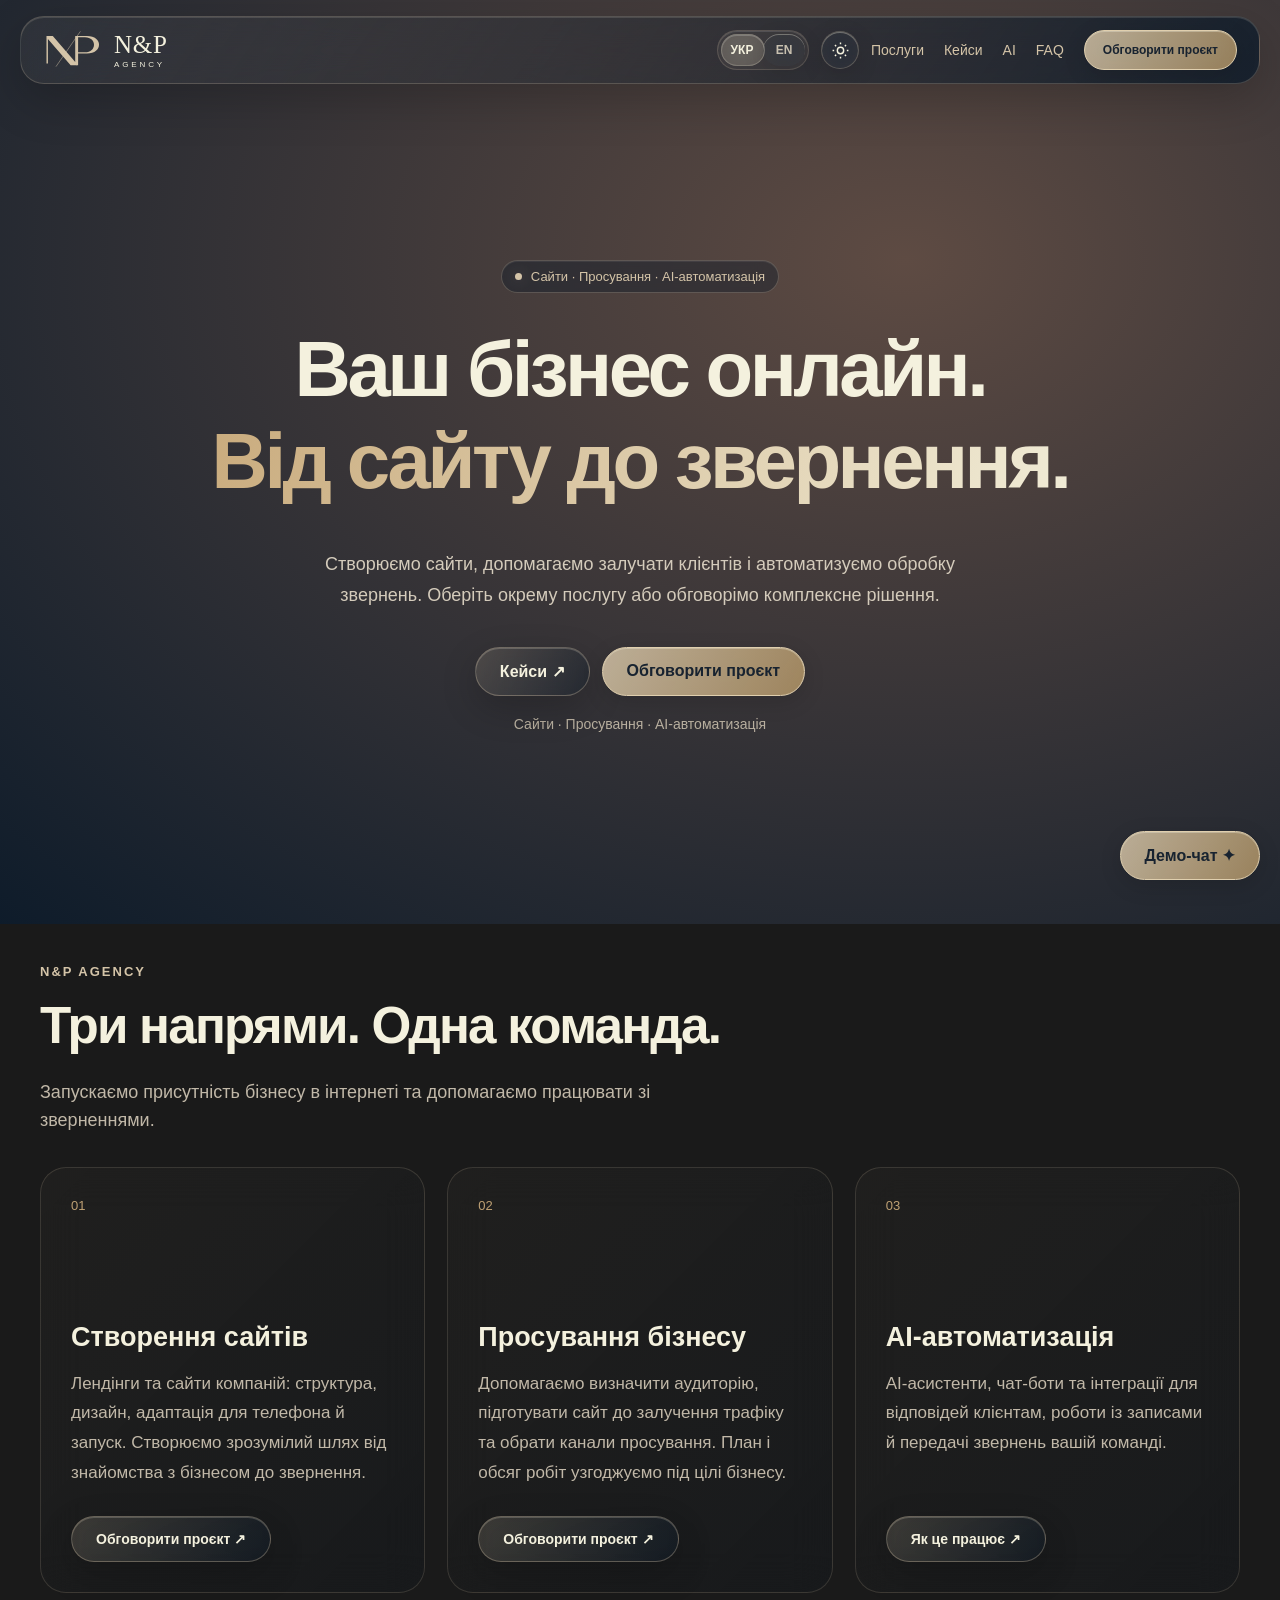
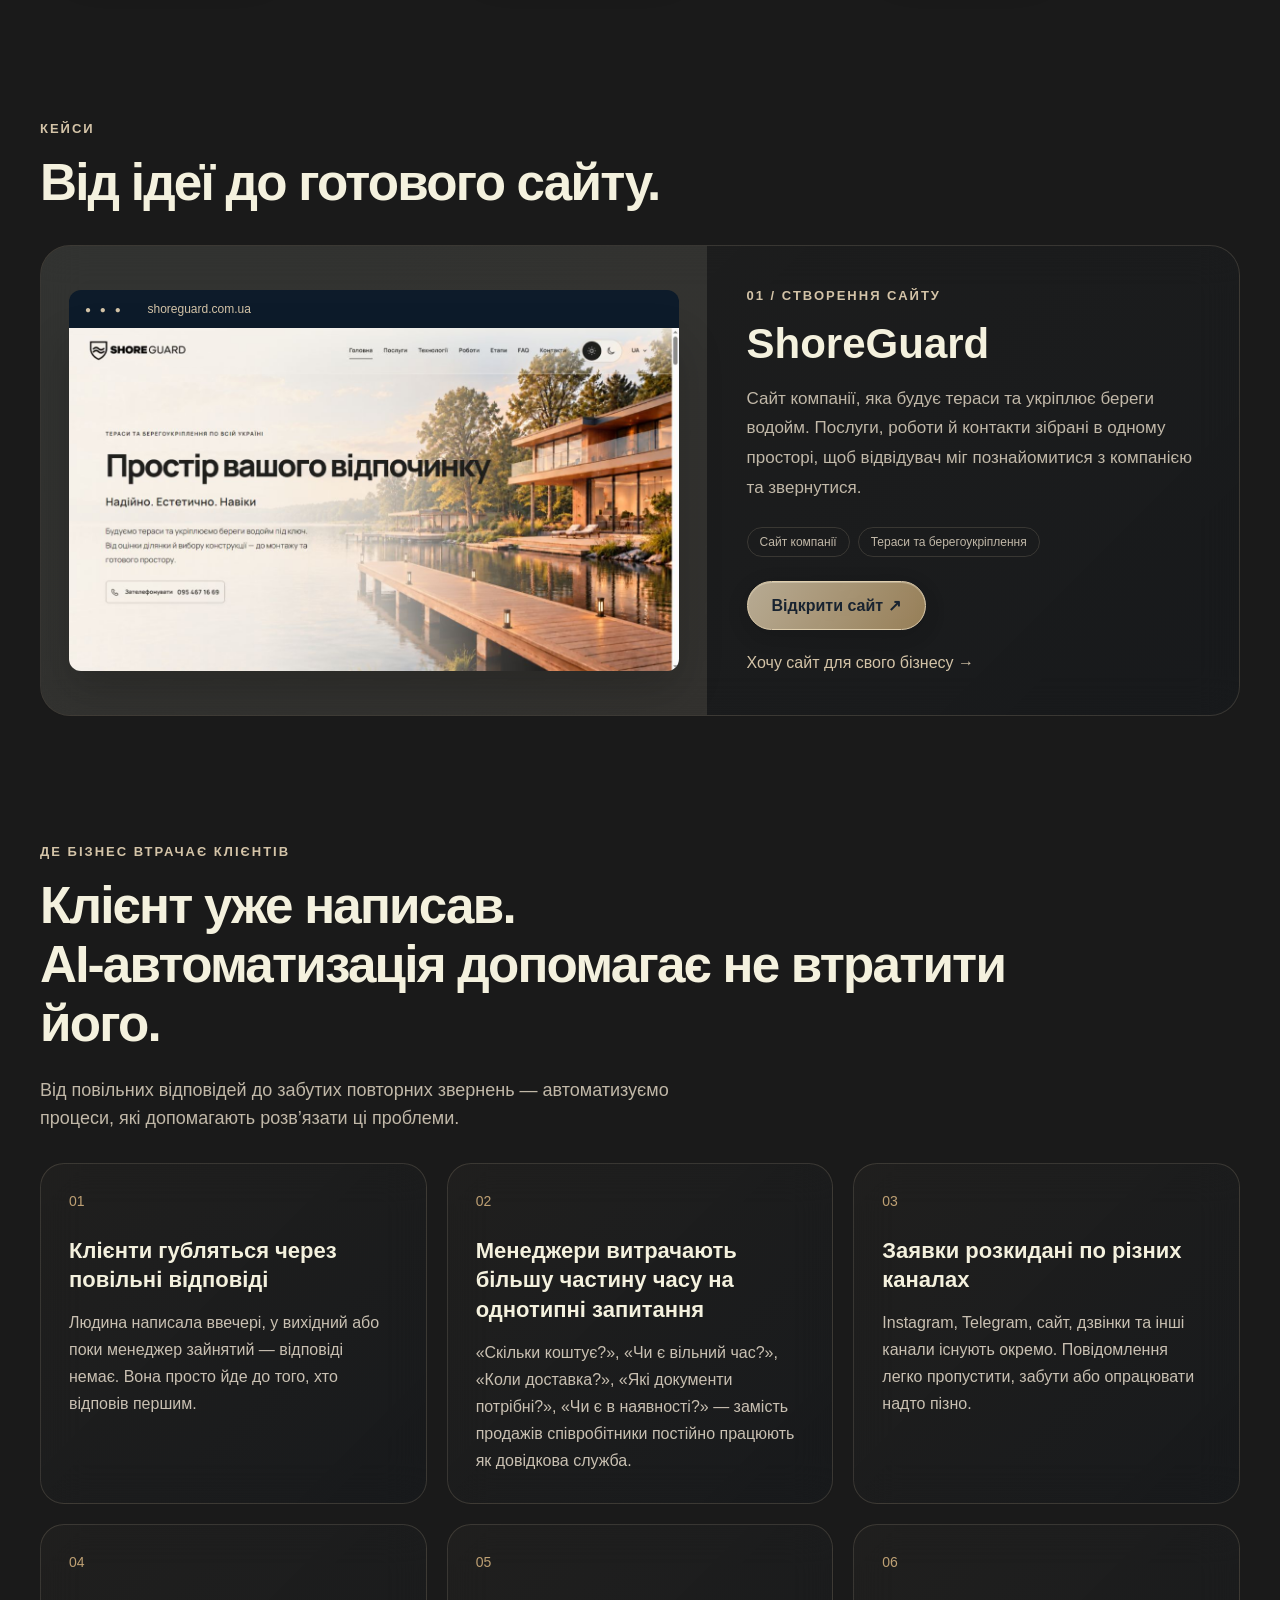
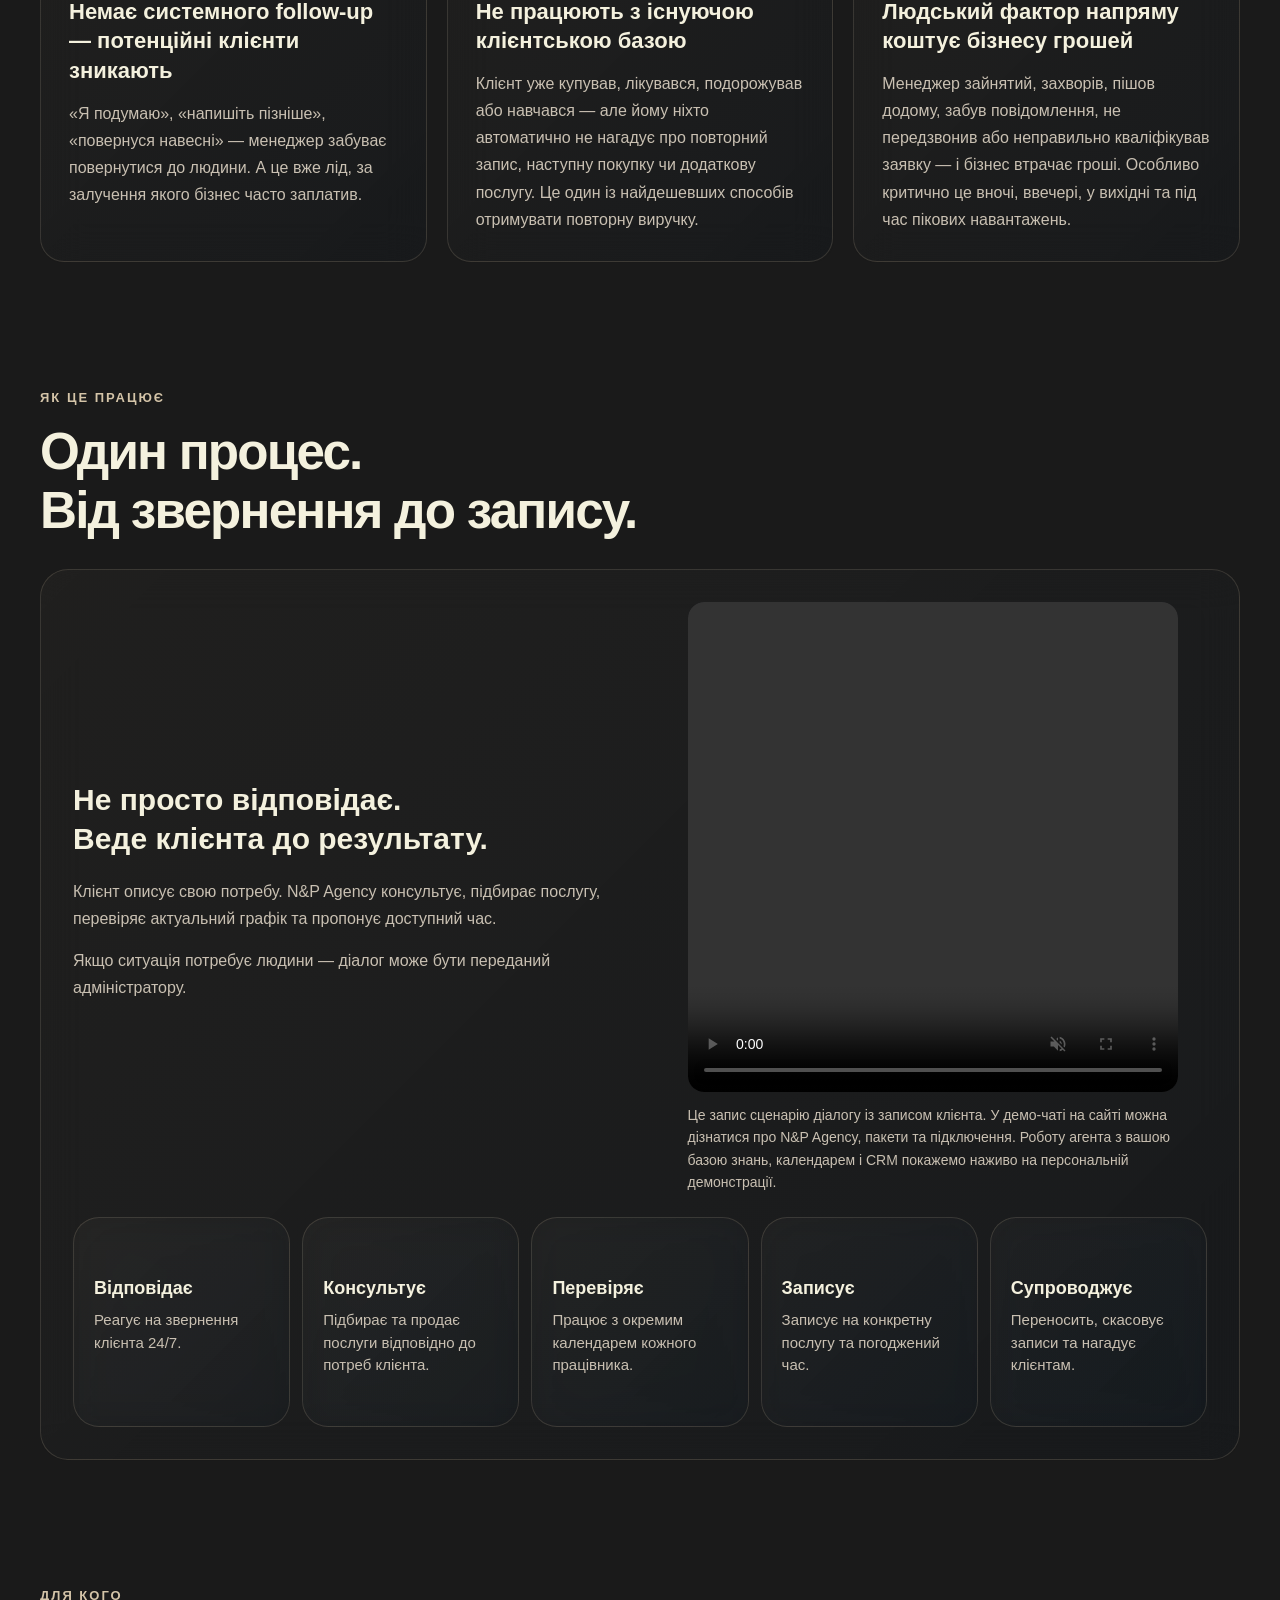
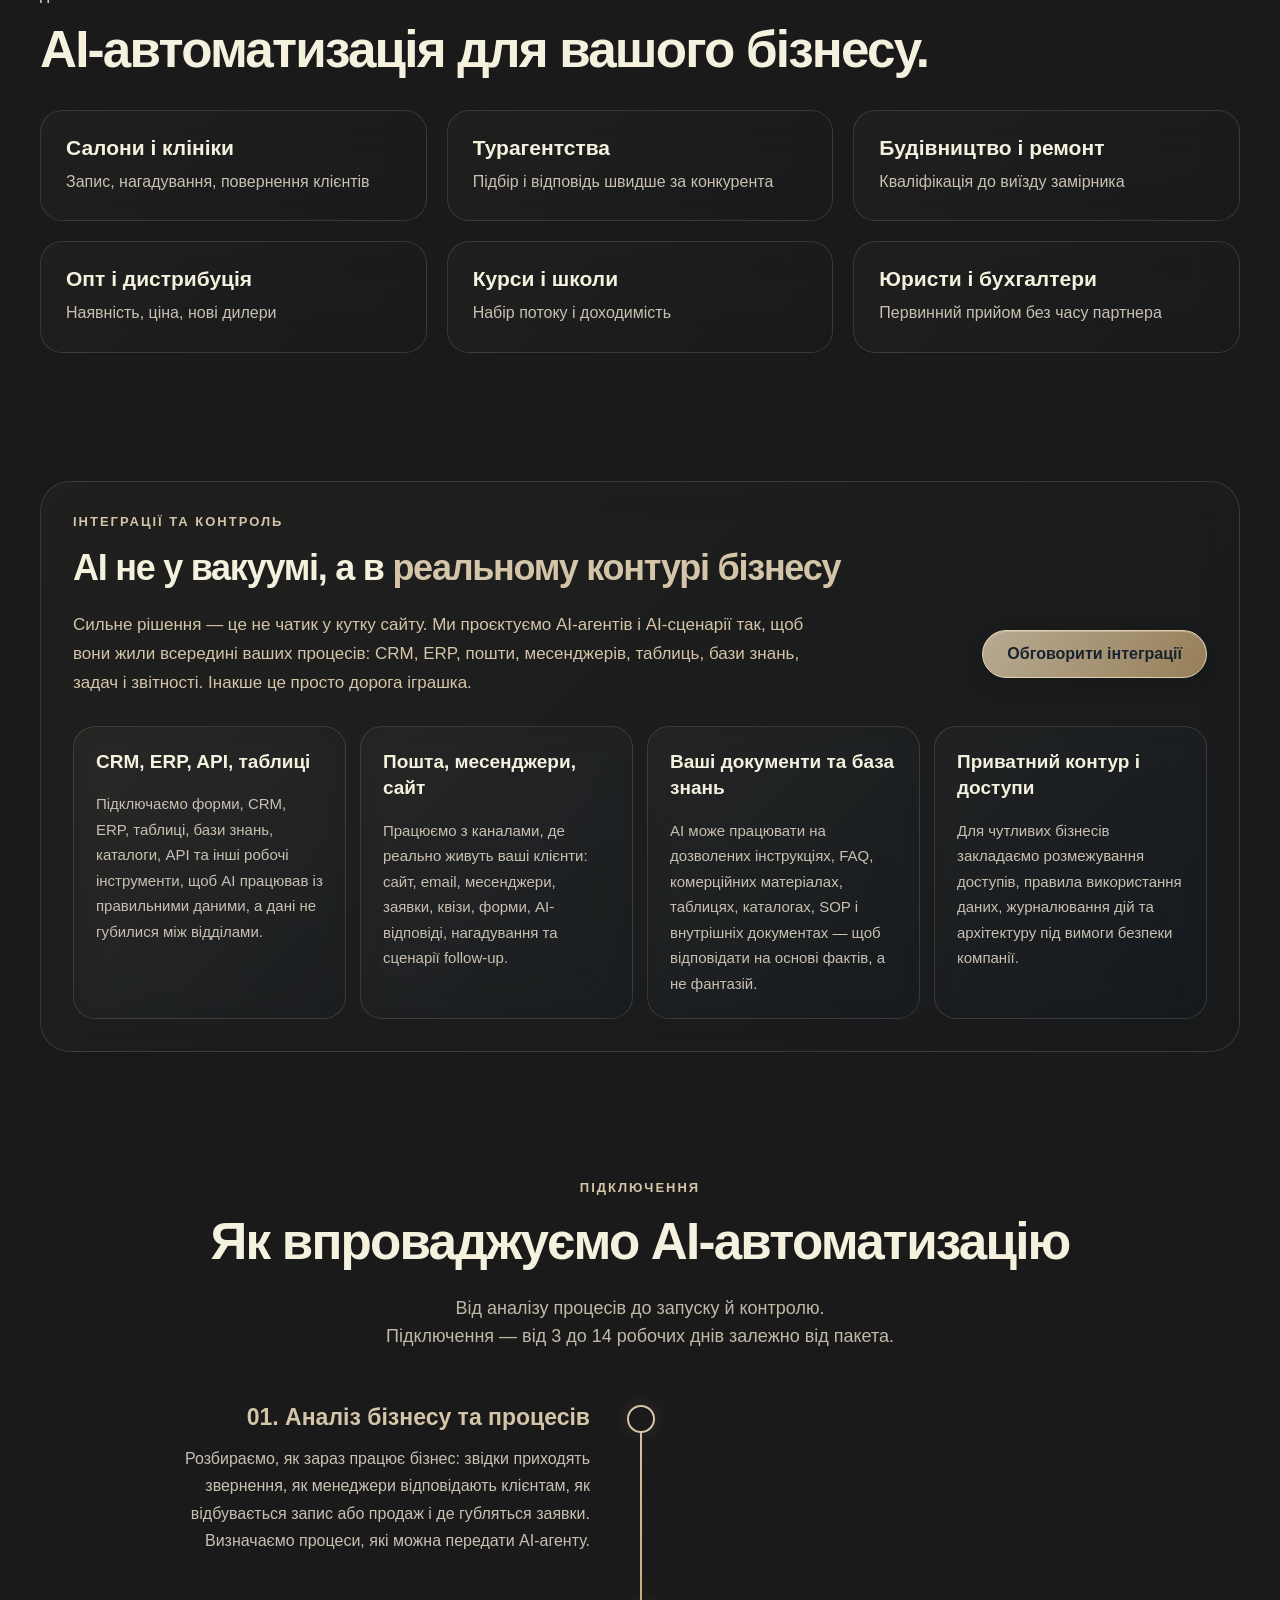
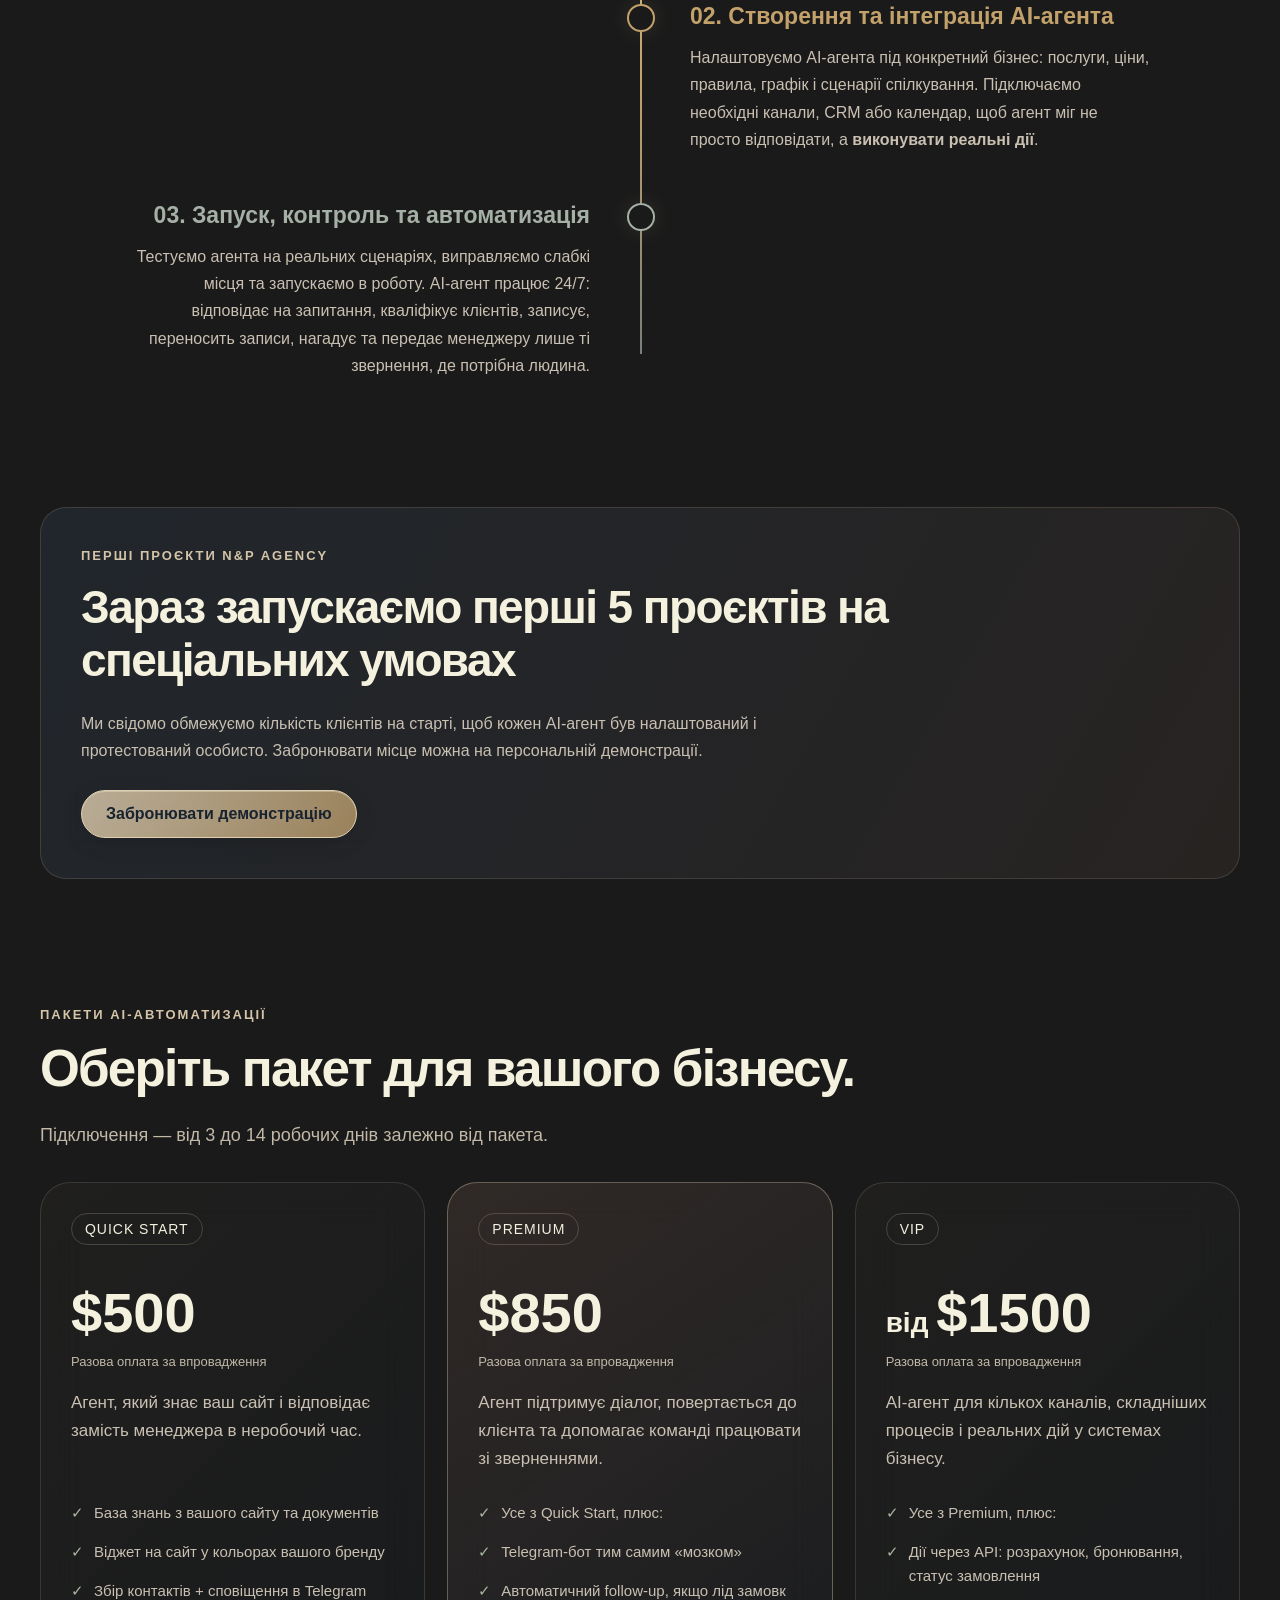
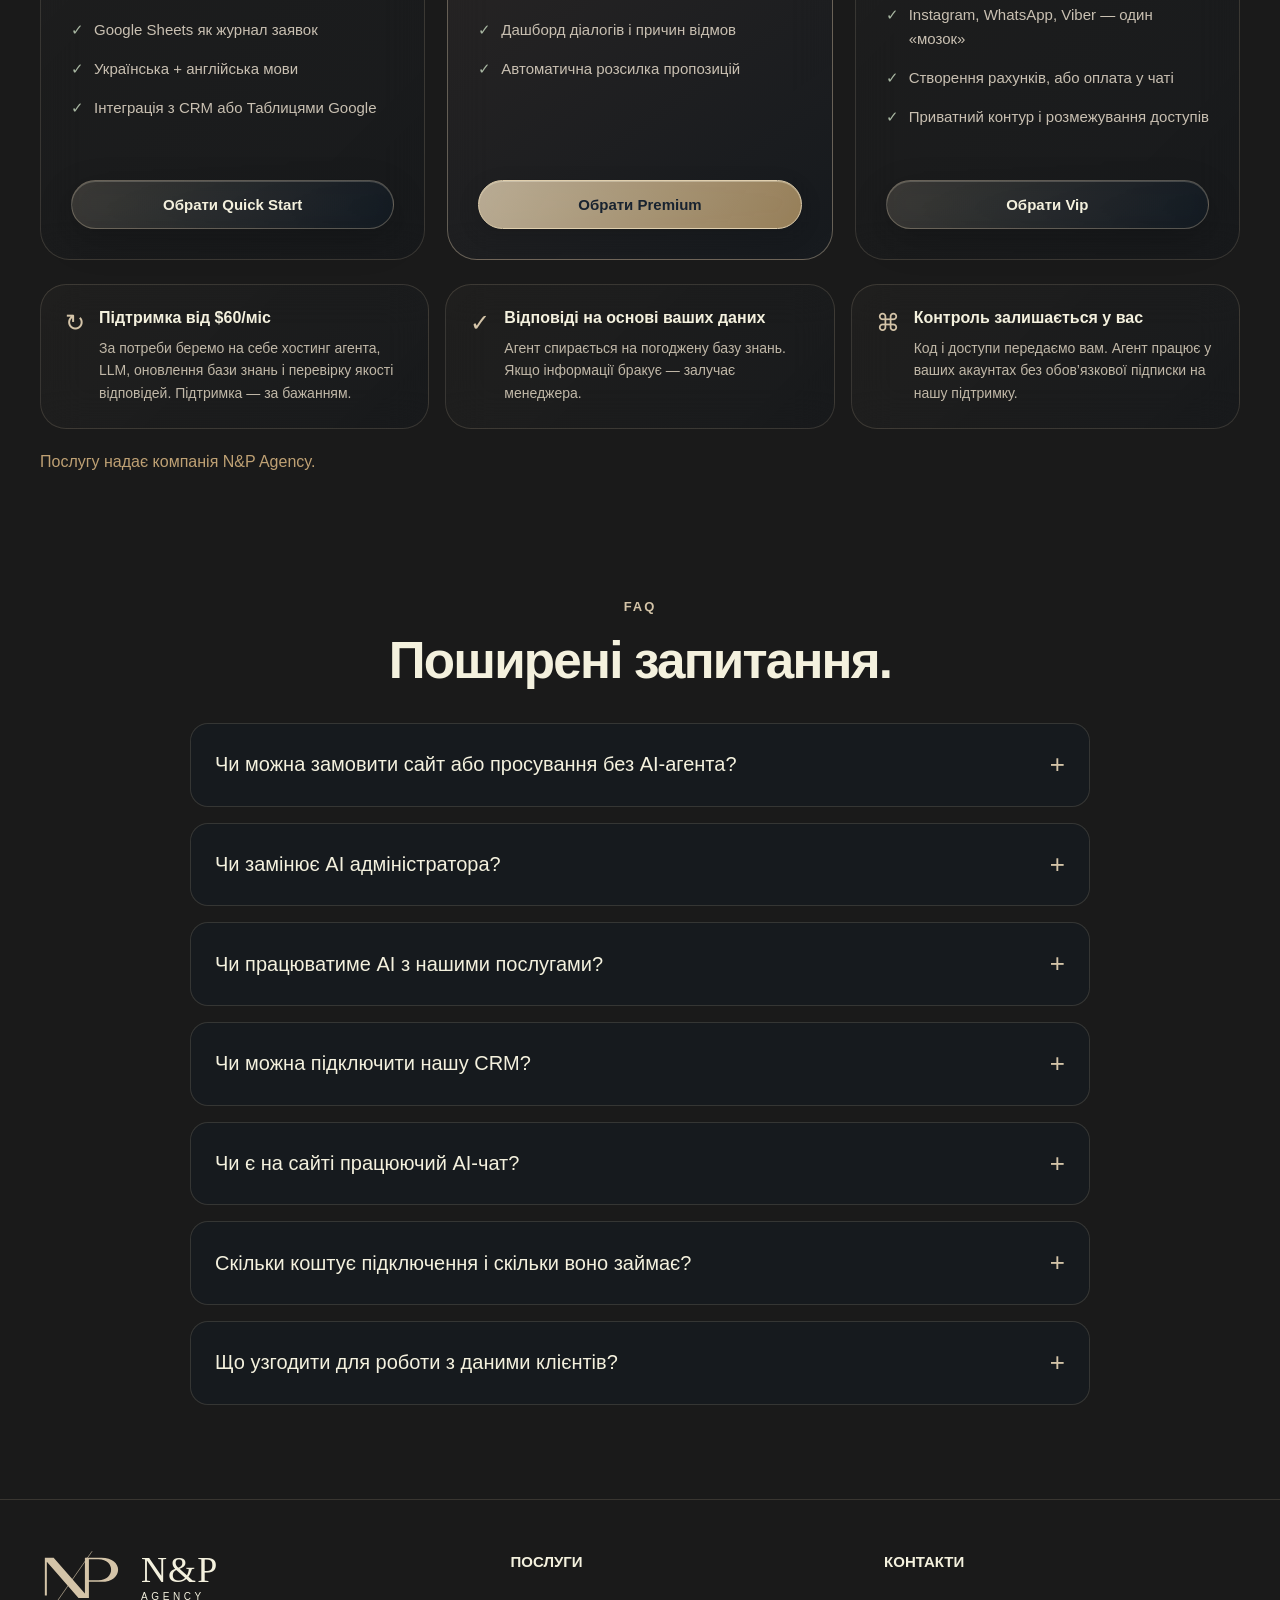
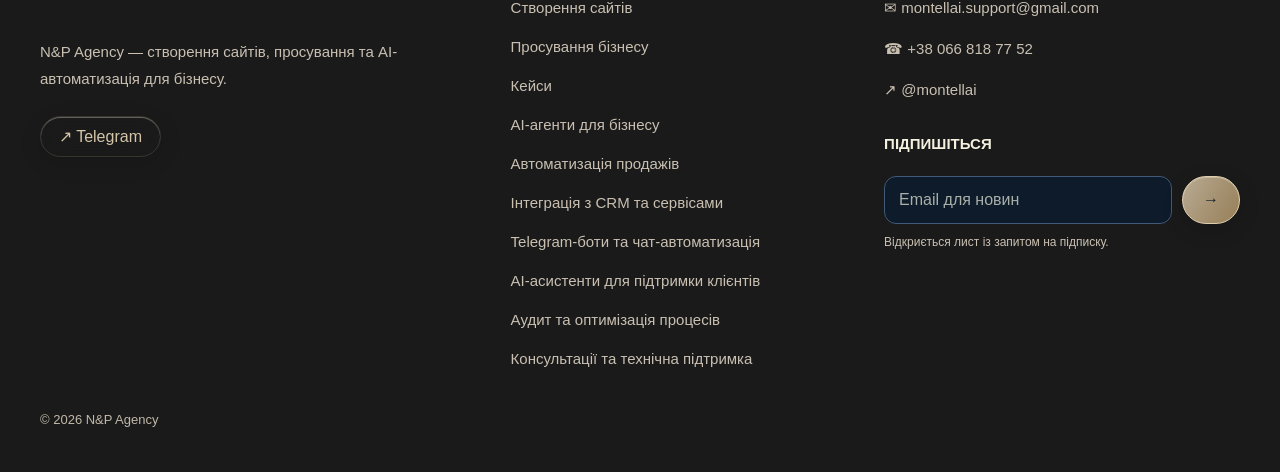
==== index.html @ b8d1f414 "Upload" ====
<!DOCTYPE html>
<html lang="uk">
<head><meta name="theme-color" content="#0d1b2a"><script src="assets/theme.js"></script>
  <meta charset="UTF-8" />
  <meta name="viewport" content="width=device-width, initial-scale=1.0" />
  <title>N&amp;P Agency — сайти, просування та AI-автоматизація</title>

  <meta
    name="description"
    content="Створюємо сайти, допомагаємо з просуванням і впроваджуємо AI-автоматизацію для бізнесу. Перегляньте наші послуги та кейс ShoreGuard."
  />

  <!-- Social sharing -->
  <meta property="og:type" content="website" />
  <meta property="og:url" content="https://montell-site.vercel.app/" />
  <meta property="og:title" content="N&amp;P Agency — сайти, просування та AI-автоматизація" />
  <meta property="og:description" content="Створюємо сайти, допомагаємо з просуванням і впроваджуємо AI-автоматизацію для бізнесу. Перегляньте наші послуги та кейс ShoreGuard." />
  <meta property="og:image" content="https://montell-site.vercel.app/preview-uk-20261006.png" />
  <meta property="og:image:width" content="1672" />
  <meta property="og:image:height" content="941" />
  <meta property="og:image:type" content="image/png" />
  <meta property="og:image:alt" content="N&amp;P Agency — AI-адміністратор для бізнесу" />
  <meta property="og:locale" content="uk_UA" />
  <meta name="twitter:card" content="summary_large_image" />
  <meta name="twitter:title" content="N&amp;P Agency — сайти, просування та AI-автоматизація" />
  <meta name="twitter:description" content="Створюємо сайти, допомагаємо з просуванням і впроваджуємо AI-автоматизацію для бізнесу. Перегляньте наші послуги та кейс ShoreGuard." />
  <meta name="twitter:image" content="https://montell-site.vercel.app/preview-uk-20261006.png" />
  <meta name="twitter:image:alt" content="N&amp;P Agency — AI-адміністратор для бізнесу" />
  <style>
    :root {
      --bg: #070709;
      --card: rgba(255,255,255,.045);
      --card-hover: rgba(255,255,255,.07);
      --stroke: rgba(255,255,255,.10);

      --text: #f7f7fb;
      --muted: #bfa174;

      --purple: #bfa174;
      --purple2: #d4c4a8;
      --blue: #bfa174;

      --max: 1200px;
    }

    * {
      margin: 0;
      padding: 0;
      box-sizing: border-box;
    }

    html {
      scroll-behavior: smooth;
    }

    body {
      background: var(--bg);
      color: var(--text);
      font-family:
        Inter,
        -apple-system,
        BlinkMacSystemFont,
        "Segoe UI",
        sans-serif;
      overflow-x: hidden;
    }

    a {
      color: inherit;
      text-decoration: none;
    }

    button,
    input {
      font: inherit;
    }

    .container {
      width: min(var(--max), calc(100% - 40px));
      margin: 0 auto;
    }

    /* =========================
       BACKGROUND
    ========================= */

    .page-bg {
      position: fixed;
      inset: 0;
      pointer-events: none;
      overflow: hidden;
      z-index: -10;
    }

    .grid {
      position: absolute;
      inset: 0;

      background-image:
        linear-gradient(rgba(255,255,255,.025) 1px, transparent 1px),
        linear-gradient(90deg, rgba(255,255,255,.025) 1px, transparent 1px);

      background-size: 70px 70px;

      mask-image: linear-gradient(
        to bottom,
        rgba(0,0,0,.8),
        rgba(0,0,0,.2) 70%,
        transparent
      );
    }

    .orb {
      position: absolute;
      border-radius: 50%;
      filter: blur(110px);
      opacity: .45;
      animation: float 10s ease-in-out infinite alternate;
    }

    .orb.one {
      width: 520px;
      height: 520px;
      top: -180px;
      left: 8%;
      background: #bfa174;
    }

    .orb.two {
      width: 620px;
      height: 620px;
      right: -220px;
      top: 220px;
      background: #bfa174;
      animation-delay: -3s;
    }

    .orb.three {
      width: 500px;
      height: 500px;
      left: 35%;
      top: 950px;
      background: #bfa174;
      opacity: .19;
    }

    @keyframes float {
      from {
        transform: translate3d(0,0,0) scale(1);
      }

      to {
        transform: translate3d(60px,40px,0) scale(1.08);
      }
    }

    #particles {
      position: absolute;
      inset: 0;
    }

    /* =========================
       NAV
    ========================= */

    nav {
      position: fixed;
      width: 100%;
      top: 0;
      z-index: 100;

      background: rgba(7,7,10,.65);
      backdrop-filter: blur(20px);

      border-bottom: 1px solid rgba(255,255,255,.07);
    }

    .nav-inner {
      height: 76px;

      display: flex;
      align-items: center;
      justify-content: space-between;
    }

    .logo {
      font-weight: 700;
      font-size: 23px;
      letter-spacing: -1px;
    }

    .logo span {
      color: #d4c4a8;
    }

    .nav-links {
      display: flex;
      align-items: center;
      gap: 30px;

      font-size: 14px;
      color: #bfa174;
    }

    .nav-links a {
      transition: .2s;
    }

    .nav-links a:hover {
      color: white;
    }

    /* =========================
       BUTTONS
    ========================= */

    .button {
      display: inline-flex;
      align-items: center;
      justify-content: center;

      padding: 14px 24px;

      border-radius: 999px;

      background: linear-gradient(
        120deg,
        #bfa174,
        #bfa174
      );

      color: white;
      font-weight: 600;

      border: 1px solid rgba(255,255,255,.2);

      box-shadow:
        0 10px 40px rgba(94,75,67,.25),
        inset 0 1px rgba(255,255,255,.2);

      transition: .25s ease;
    }

    .button:hover {
      transform: translateY(-2px);
      box-shadow:
        0 15px 50px rgba(94,75,67,.4),
        inset 0 1px rgba(255,255,255,.2);
    }

    .button.ghost {
      background: rgba(255,255,255,.045);
      border: 1px solid rgba(255,255,255,.11);
      box-shadow: none;
    }

    /* =========================
       HERO
    ========================= */

    .hero {
      min-height: 100vh;

      display: flex;
      align-items: center;

      padding: 150px 0 100px;

      position: relative;
    }

    .hero-content {
      max-width: 940px;
      margin: auto;
      text-align: center;
    }

    .hero-badge {
      display: inline-flex;
      align-items: center;
      gap: 9px;

      padding: 8px 13px;

      border-radius: 999px;

      background: rgba(255,255,255,.05);
      border: 1px solid rgba(255,255,255,.1);

      color: #d4c4a8;

      font-size: 13px;

      margin-bottom: 28px;
    }

    .pulse {
      width: 7px;
      height: 7px;

      border-radius: 50%;

      background: #d4c4a8;

      box-shadow: 0 0 15px #d4c4a8;
    }

    h1 {
      font-size: clamp(56px, 8vw, 106px);
      line-height: .93;

      letter-spacing: -6px;

      margin-bottom: 30px;
    }

    .gradient {
      background:
        linear-gradient(
          100deg,
          #fff 5%,
          #d4c4a8 45%,
          #d4c4a8 75%,
          #fff 100%
        );

      -webkit-background-clip: text;
      color: transparent;
    }

    .hero-sub {
      max-width: 700px;
      margin: 0 auto 36px;

      color: #bfa174;

      font-size: 20px;
      line-height: 1.55;
    }

    .hero-actions {
      display: flex;
      justify-content: center;
      gap: 12px;
      flex-wrap: wrap;
    }

    .hero-note {
      margin-top: 20px;

      font-size: 13px;

      color: #415a77;
    }

    /* =========================
       METRICS
    ========================= */

    .metrics {
      padding: 10px 0 100px;
    }

    .metrics-grid {
      display: grid;
      grid-template-columns: repeat(4, 1fr);

      border: 1px solid var(--stroke);

      border-radius: 26px;

      overflow: hidden;

      background: rgba(255,255,255,.025);
      backdrop-filter: blur(20px);
    }

    .metric {
      padding: 28px;

      border-right: 1px solid var(--stroke);
    }

    .metric:last-child {
      border-right: none;
    }

    .metric strong {
      display: block;

      font-size: 28px;
      margin-bottom: 7px;
    }

    .metric span {
      color: var(--muted);
      font-size: 14px;
    }

    /* =========================
       SECTIONS
    ========================= */

    section {
      padding: 115px 0;
    }

    .kicker {
      color: #d4c4a8;

      font-size: 13px;
      font-weight: 600;

      text-transform: uppercase;
      letter-spacing: 2px;

      margin-bottom: 18px;
    }

    h2 {
      font-size: clamp(40px,5.5vw,68px);

      line-height: 1;

      letter-spacing: -3px;

      max-width: 820px;

      margin-bottom: 23px;
    }

    .lead {
      color: var(--muted);

      max-width: 700px;

      font-size: 18px;
      line-height: 1.55;

      margin-bottom: 55px;
    }

    /* =========================
       GLASS CARDS
    ========================= */

    .glass {
      background:
        linear-gradient(
          145deg,
          rgba(255,255,255,.07),
          rgba(255,255,255,.025)
        );

      border: 1px solid rgba(255,255,255,.1);

      backdrop-filter: blur(20px);

      border-radius: 26px;
    }

    .problem-grid {
      display: grid;
      grid-template-columns: repeat(3,1fr);
      gap: 16px;
    }

    .problem-card {
      padding: 30px;

      min-height: 300px;

      transition: .25s ease;
    }



    .number {
      color: #bfa174;

      font-size: 13px;

      margin-bottom: 85px;
    }

    .problem-card h3 {
      font-size: 24px;
      letter-spacing: -1px;

      margin-bottom: 12px;
    }

    .problem-card p {
      color: #bfa174;
      line-height: 1.6;
    }

    /* =========================
       AI AGENT SHOWCASE
    ========================= */

    .agent-showcase {
      display: grid;
      grid-template-columns: 1fr 1fr;

      min-height: 550px;

      overflow: hidden;
    }

    .agent-copy {
      padding: 55px;
    }

    .agent-copy h3 {
      font-size: 42px;

      letter-spacing: -2px;

      margin-bottom: 20px;
    }

    .agent-copy p {
      color: #bfa174;

      line-height: 1.6;

      font-size: 17px;
    }

    .chat-side {
      position: relative;

      display: flex;
      align-items: center;
      justify-content: center;

      min-height: 520px;

      border-left: 1px solid var(--stroke);

      background:
        radial-gradient(
          circle at center,
          rgba(110,81,255,.13),
          transparent 60%
        );
    }

    .chat-window {
      width: 85%;

      padding: 20px;

      border-radius: 22px;

      background: rgba(8,8,13,.75);

      border: 1px solid rgba(255,255,255,.1);

      box-shadow: 0 30px 70px rgba(0,0,0,.35);
    }

    .chat-head {
      display: flex;
      gap: 12px;
      align-items: center;

      padding-bottom: 18px;

      border-bottom: 1px solid #1b263b;
    }

    .avatar {
      width: 38px;
      height: 38px;

      display: grid;
      place-items: center;

      border-radius: 12px;

      background:
        linear-gradient(
          135deg,
          #bfa174,
          #bfa174
        );
    }

    .chat-head strong {
      display: block;
      font-size: 14px;
    }

    .chat-head span {
      color: #bfa174;
      font-size: 12px;
    }

    .messages {
      padding-top: 22px;

      display: flex;
      flex-direction: column;
      gap: 14px;
    }

    .message {
      padding: 13px 15px;

      max-width: 84%;

      border-radius: 16px;

      line-height: 1.45;

      font-size: 14px;
    }

    .message.user {
      margin-left: auto;

      background: #bfa174;
    }

    .message.ai {
      background: rgba(255,255,255,.07);

      border: 1px solid rgba(255,255,255,.06);
    }

    /* =========================
       FLOW
    ========================= */

    .flow-grid {
      display: grid;
      grid-template-columns: repeat(5,1fr);
      gap: 12px;
    }

    .flow-card {
      padding: 25px;

      min-height: 230px;
    }

    .flow-card .number {
      margin-bottom: 60px;
      color: #d4c4a8;
    }

    .flow-card strong {
      display: block;

      margin-bottom: 10px;

      font-size: 18px;
    }

    .flow-card span {
      color: #bfa174;

      font-size: 14px;
      line-height: 1.5;
    }

    /* =========================
       INDUSTRIES
    ========================= */

    .industry-list {
      border-top: 1px solid var(--stroke);
    }

    .industry {
      padding: 29px 4px;

      display: flex;
      align-items: center;
      justify-content: space-between;

      border-bottom: 1px solid var(--stroke);

      transition: .2s;
    }

    .industry:hover {
      padding-left: 15px;
    }

    .industry-name {
      font-size: 28px;
      letter-spacing: -1px;
    }

    .industry-arrow {
      color: #d4c4a8;
      font-size: 26px;
    }

    /* =========================
       INTEGRATIONS
    ========================= */

    .integration-grid {
      display: grid;
      grid-template-columns: repeat(3,1fr);

      gap: 14px;
    }

    .integration {
      padding: 25px;

      display: flex;
      align-items: center;

      gap: 15px;
    }

    .integration-icon {
      width: 42px;
      height: 42px;

      display: grid;
      place-items: center;

      border-radius: 12px;

      background: rgba(255,255,255,.06);
    }

    /* =========================
       CTA
    ========================= */

    .cta {
      position: relative;
      overflow: hidden;

      padding: 100px 40px;

      text-align: center;

      border-radius: 36px;

      border: 1px solid rgba(255,255,255,.12);

      background:
        linear-gradient(
          180deg,
          rgba(103,79,255,.16),
          rgba(20,18,33,.42)
        );
    }

    .cta::before {
      content: "";

      position: absolute;

      width: 700px;
      height: 350px;

      top: -280px;
      left: 50%;

      transform: translateX(-50%);

      background: #bfa174;

      filter: blur(120px);

      opacity: .45;
    }

    .cta > * {
      position: relative;
    }

    .cta h2 {
      margin: 0 auto 22px;
    }

    .cta p {
      color: #bfa174;

      max-width: 560px;
      margin: 0 auto 32px;

      font-size: 18px;
    }

    /* =========================
       FAQ
    ========================= */

    .faq {
      max-width: 900px;
    }

    .faq-item {
      border-bottom: 1px solid var(--stroke);
    }

    .faq-q {
      padding: 25px 0;

      display: flex;
      align-items: center;
      justify-content: space-between;

      cursor: pointer;

      font-size: 20px;
    }

    .faq-a {
      max-height: 0;

      overflow: hidden;

      color: #bfa174;

      line-height: 1.6;

      transition: .35s ease;
    }

    .faq-item.active .faq-a {
      max-height: 200px;

      padding-bottom: 25px;
    }

    /* =========================
       FOOTER
    ========================= */

    footer {
      margin-top: 100px;

      padding: 45px 0;

      border-top: 1px solid var(--stroke);
    }

    .footer-inner {
      display: flex;
      align-items: center;
      justify-content: space-between;

      color: #415a77;

      font-size: 14px;
    }

    /* =========================
       RESPONSIVE
    ========================= */

    @media(max-width:900px) {

      .nav-links a:not(.button) {
        display: none;
      }

      .metrics-grid {
        grid-template-columns: 1fr 1fr;
      }

      .metric:nth-child(2) {
        border-right: none;
      }

      .problem-grid {
        grid-template-columns: 1fr;
      }

      .agent-showcase {
        grid-template-columns: 1fr;
      }

      .chat-side {
        border-left: none;
        border-top: 1px solid var(--stroke);
      }

      .flow-grid {
        grid-template-columns: 1fr 1fr;
      }

      .integration-grid {
        grid-template-columns: 1fr 1fr;
      }

      h1 {
        letter-spacing: -4px;
      }

    }

    @media(max-width:600px) {

      .container {
        width: min(var(--max), calc(100% - 28px));
      }

      section {
        padding: 85px 0;
      }

      .hero {
        padding-top: 130px;
      }

      h1 {
        font-size: 55px;
        letter-spacing: -3px;
      }

      .metrics-grid {
        grid-template-columns: 1fr;
      }

      .metric {
        border-right: none;
        border-bottom: 1px solid var(--stroke);
      }

      .flow-grid,
      .integration-grid {
        grid-template-columns: 1fr;
      }

      .agent-copy {
        padding: 32px;
      }

      .industry-name {
        font-size: 21px;
      }

      .footer-inner {
        flex-direction: column;
        align-items: flex-start;
        gap: 12px;
      }

    }
  /* Content and accessibility refinements */ h1 .gradient{display:block;background:linear-gradient(110deg,#d4c4a8,#f7f7fb);background-clip:text;-webkit-background-clip:text;color:transparent}
h1{font-size:clamp(44px,6.2vw,84px);letter-spacing:-.045em} .hero{padding-top:145px;padding-bottom:70px} .hero-content{max-width:1000px}.hero-note{font-size:14px}.metric strong{font-size:clamp(22px,2.5vw,36px)}.video-caption{padding:18px;color:#bfa174;font-size:14px;line-height:1.6}.integration{display:block}.integration h3{font-size:24px;margin-bottom:14px}.integration p{font-size:16px;color:#bfa174;line-height:1.6;margin:16px 0}.status{color:#d4c4a8;font-size:14px}.faq-item summary{padding:24px 0;font-size:20px;cursor:pointer}.faq-item p{color:#bfa174;line-height:1.7;padding-bottom:24px}#brief-form{max-width:650px;margin:30px auto 0;text-align:left;display:grid;gap:20px}label{display:grid;gap:9px;font-size:16px}input,textarea{font:inherit;color:#f7f7fb;background:#0d1b2a;border:1px solid #415a77;border-radius:12px;padding:14px;width:100%}textarea{min-height:110px;resize:vertical}.cta .form-note{font-size:14px;margin:0;line-height:1.6;color:#bfa174}.button{cursor:pointer}a:focus-visible,button:focus-visible,summary:focus-visible,input:focus-visible,textarea:focus-visible{outline:3px solid #d4c4a8;outline-offset:5px}section{scroll-margin-top:85px}@media(max-width:600px){.hero{padding-top:115px}h1{font-size:46px;letter-spacing:-2px}.hero-actions{flex-wrap:wrap}.cta{padding:32px 20px}.integration-grid{grid-template-columns:1fr}}@media(prefers-reduced-motion:reduce){html{scroll-behavior:auto}*,*::before,*::after{animation:none!important;transition:none!important}#particles{display:none}}
.packages{display:grid;grid-template-columns:repeat(3,minmax(0,1fr));gap:24px;margin-top:40px;align-items:stretch}.package{padding:36px;border-radius:24px;min-height:235px;display:flex;flex-direction:column;justify-content:flex-end}.package h3{font-size:28px;margin-bottom:auto;padding-bottom:28px}.package-price{font-size:clamp(40px,5vw,64px);font-weight:750;line-height:1.15;margin:0;color:#f7f7fb}.old-price{font-size:24px;color:#d4c4a8;margin:0 0 8px}.old-price del{text-decoration-thickness:2px}.package-featured{border-color:#d4c4a8;background:linear-gradient(145deg,rgba(94,75,67,.19),rgba(255,255,255,.045))}.provider{margin-top:24px;color:#bfa174;font-size:16px}.sr-only{position:absolute;width:1px;height:1px;padding:0;margin:-1px;overflow:hidden;clip:rect(0,0,0,0);white-space:nowrap;border:0}@media(max-width:700px){.packages{grid-template-columns:1fr}.package{min-height:190px}.package-price{font-size:48px}}

/* Shared frosted-card hover treatment */
.glass{position:relative;isolation:isolate;transition:transform .38s cubic-bezier(.2,.75,.25,1),border-color .38s ease,box-shadow .38s ease;}
.glass::before,.glass::after{content:"";position:absolute;inset:0;border-radius:inherit;pointer-events:none;z-index:-1;opacity:0;transition:opacity .4s ease,transform .6s cubic-bezier(.2,.75,.25,1);}
.glass::before{background:radial-gradient(ellipse at 15% 0%,rgba(212,196,168,.22),transparent 65%);}
.glass::after{inset:1px;background:linear-gradient(115deg,transparent 15%,rgba(255,255,255,.075) 40%,rgba(212,196,168,.11) 48%,transparent 75%);transform:scaleX(.94);}
.glass .number{transition:color .35s ease;}
@media(hover:hover) and (pointer:fine){
 .glass:hover{transform:translateY(-7px);border-color:rgba(212,196,168,.65);box-shadow:0 18px 45px -22px rgba(0,0,0,.8),0 0 30px -14px rgba(94,75,67,.65),inset 0 1px 0 rgba(255,255,255,.1);}
 .glass:hover::before,.glass:hover::after{opacity:1;transform:scaleX(1);}
 .glass:hover .number{color:#d4c4a8;}
 .agent-showcase.glass:hover{transform:translateY(-3px);}
}
.glass:focus-within{border-color:rgba(212,196,168,.65);box-shadow:0 0 0 2px rgba(212,196,168,.16);}
@media(prefers-reduced-motion:reduce){.glass,.glass::before,.glass::after,.glass .number{transition:none!important;}.glass:hover,.agent-showcase.glass:hover{transform:none;}.glass::after{transform:none;}}


/* September content revision */
section{padding:64px 0}h2{font-size:clamp(32px,4vw,52px);line-height:1.15;max-width:1000px;letter-spacing:-.035em}.hero{padding:140px 0 48px}.hero h1{font-size:clamp(42px,6.1vw,78px)}.hero-tagline{font-size:clamp(21px,2.5vw,30px);color:#d4c4a8;margin:22px 0 16px}.hero-sub{font-size:18px;line-height:1.7}.hero-note{font-size:14px}.lead{margin-bottom:28px}.nav-links{gap:22px}.nav-links .button{font-size:14px;padding:13px 20px}.pain-grid,.business-grid{display:grid;grid-template-columns:repeat(3,minmax(0,1fr));gap:20px;margin-top:30px}.pain-card{padding:28px;border-radius:24px}.pain-card h3{font-size:22px;line-height:1.35;margin:26px 0 14px}.pain-card p,.business-card p,.solution-top p,.integration-card p,.timeline p{font-size:16px;line-height:1.7;color:#bfa174}.pain-card .number{font-size:14px}.solution-combined{padding:32px;border-radius:28px;margin-top:28px}.solution-top{display:grid;grid-template-columns:1fr 1fr;gap:36px;align-items:center}.solution-top h3{font-size:30px;line-height:1.3;margin:0 0 20px}.solution-top p{margin:14px 0}.demo-media video{width:100%;aspect-ratio:16/9;display:block;border-radius:16px;background:#0b0b10}.demo-media p{font-size:14px}.solution-combined .flow-grid{margin-top:24px;gap:12px}.solution-combined .flow-card{padding:20px;min-height:210px}.solution-combined .flow-card .number{margin-bottom:25px}.solution-combined .flow-card strong{font-size:18px}.solution-combined .flow-card span{font-size:15px}.business-card{padding:25px;border-radius:22px}.business-card h3{font-size:21px;margin-bottom:8px}.business-card p{margin:0}.integration-panel{padding:32px;border-radius:30px}.integration-panel h2{font-size:36px}.teal-text{color:#52c5d5}.integration-panel .kicker{color:#53d58c}.integration-intro{display:flex;align-items:center;gap:36px;justify-content:space-between;margin:22px 0 28px}.integration-intro p{max-width:770px;color:#d4c4a8;font-size:17px;line-height:1.7}.integration-intro .button{flex-shrink:0}.integration-cards{display:grid;grid-template-columns:repeat(4,minmax(0,1fr));gap:14px}.integration-card{padding:22px;border-radius:22px}.integration-card h3{font-size:19px;line-height:1.4;margin-bottom:16px}.integration-card p{font-size:15px}.center-title{text-align:center}.center-title h2,.center-title .lead{margin-left:auto;margin-right:auto}.center-title .lead{margin-top:20px}.timeline{position:relative;max-width:1020px;margin:50px auto 0}.timeline::before{content:'';position:absolute;left:50%;top:14px;bottom:25px;width:2px;background:linear-gradient(#d4c4a8,#bfa174,#32d58b)}.timeline-step{position:relative;display:grid;grid-template-columns:1fr 1fr;column-gap:100px;padding:0 0 46px}.timeline-step:last-child{padding-bottom:0}.timeline-step>div{grid-column:1;text-align:right}.timeline-step:nth-child(2)>div{grid-column:2;text-align:left}.timeline-step h3{font-size:23px;line-height:1.4;color:#d4c4a8;margin-bottom:12px}.timeline-step:nth-child(2) h3{color:#bfa174}.timeline-step:nth-child(3) h3{color:#42d990}.timeline-dot{position:absolute;left:calc(50% - 13px);top:4px;width:28px;height:28px;border-radius:50%;border:2px solid #d4c4a8;background:#0d1b2a;box-shadow:0 0 22px #bfa17433}.timeline-step:nth-child(2) .timeline-dot{border-color:#bfa174}.timeline-step:nth-child(3) .timeline-dot{border-color:#42d990}.plan-grid{display:grid;grid-template-columns:repeat(3,minmax(0,1fr));gap:22px;margin-top:32px}.plan-card{padding:30px;border-radius:30px;display:flex;flex-direction:column}.plan-label{align-self:flex-start;border:1px solid #ffffff25;border-radius:30px;padding:7px 13px;font-size:14px;letter-spacing:.07em;text-transform:uppercase}.plan-cost{min-height:104px;display:flex;flex-direction:column;justify-content:flex-end;margin:20px 0}.plan-cost strong{font-size:56px;line-height:1.1}.plan-cost del{color:#bfa174;font-size:23px;margin-bottom:6px}.plan-description{font-size:17px;line-height:1.65;color:#d4c4a8;min-height:90px}.plan-card ul{list-style:none;padding:0;margin:22px 0 36px;flex:1}.plan-card li{position:relative;padding-left:23px;margin-bottom:15px;font-size:15px;line-height:1.6;color:#d4c4a8}.plan-card li::before{content:'✓';position:absolute;left:0;color:#45d6b0}.plan-card .button{width:100%;justify-content:center;font-size:15px;padding:15px}.plan-accent{background:linear-gradient(145deg,#bfa17427,#ffffff06);border-color:#d4c4a855}.solution-combined:hover,.integration-panel:hover{transform:none!important}.solution-combined::after,.integration-panel::after{display:none}footer{margin-top:30px}dialog{background:#0d1b2a;color:#fff;border:1px solid #d4c4a8;border-radius:24px;padding:32px;max-width:440px;width:calc(100% - 32px);margin:auto}dialog::backdrop{background:#0009}dialog h3{margin-bottom:16px}dialog p{line-height:1.6;margin-bottom:22px}
@media(max-width:1000px){.pain-grid{grid-template-columns:repeat(2,minmax(0,1fr))}.integration-cards{grid-template-columns:repeat(2,minmax(0,1fr))}.integration-intro{align-items:flex-start;flex-direction:column}.solution-combined .flow-grid{grid-template-columns:repeat(3,minmax(0,1fr))}.plan-card{padding:23px}.nav-links a:not(.button){display:none}}
@media(max-width:700px){section{padding:40px 0}.hero{padding-top:115px}.hero h1{font-size:44px}.hero-actions{flex-direction:column;align-items:stretch}.hero-actions .button{justify-content:center}.nav-links .button{font-size:12px;padding:11px 12px}.logo{font-size:24px}.pain-grid,.business-grid,.plan-grid,.solution-top{grid-template-columns:1fr}.integration-cards{grid-template-columns:1fr}.solution-combined,.integration-panel{padding:20px}.solution-combined .flow-grid{grid-template-columns:1fr}.flow-card{min-height:0!important}.integration-panel h2{font-size:30px}.timeline::before{left:13px}.timeline-step{display:block;padding:0 0 34px 52px}.timeline-step>div,.timeline-step:nth-child(2)>div{text-align:left}.timeline-dot{left:0}.timeline-step h3{font-size:21px}.plan-cost{min-height:0}.plan-description{min-height:0}.plan-card{padding:28px}.pain-card{padding:25px}}


/* Match the new chat video proportions. */
.solution-top{grid-template-columns:minmax(0,.85fr) minmax(0,1.15fr);gap:36px;align-items:center}.solution-top>div{min-width:0}.demo-media{width:100%;max-width:620px;justify-self:center}.demo-media video{width:100%;height:auto;aspect-ratio:1440/1440;object-fit:contain;display:block}.demo-media p{line-height:1.6;margin:12px 0 0}@media(max-width:850px){.solution-top{grid-template-columns:1fr;gap:24px}.demo-media{max-width:620px}}
/* September refinements */
.integration-panel .kicker,.teal-text{color:var(--purple2)!important}.solution-top{grid-template-columns:1fr 1fr}.demo-media{max-width:490px}.one-time{display:block;font-size:13px;color:var(--muted);margin-top:10px}.plan-cost small{font-size:.5em}.early-projects{padding:40px;background:linear-gradient(120deg,rgba(94,75,67,.16),rgba(65,90,119,.05))}.early-projects h2{font-size:clamp(30px,4vw,46px);line-height:1.15}.early-projects p{max-width:780px;color:#d4c4a8;line-height:1.7;margin:20px 0 26px}.assurance-grid{display:grid;grid-template-columns:repeat(3,minmax(0,1fr));gap:16px;margin-top:24px}.assurance-grid article{padding:24px;display:flex;gap:14px}.assurance-grid article>span{color:var(--purple2);font-size:24px}.assurance-grid h3{font-size:16px;margin-bottom:10px}.assurance-grid p{font-size:14px;line-height:1.6;color:var(--muted)}.footer-grid{display:grid;grid-template-columns:1.3fr 1fr 1.1fr;gap:50px}.footer-grid .logo{font-size:36px}.footer-grid p,.footer-grid li,.footer-grid address{font-size:15px;line-height:1.8;color:#bfa174}.footer-grid p{margin:24px 0}.footer-grid h3{text-transform:uppercase;font-size:15px;margin:8px 0 24px}.footer-grid ul{list-style:none;display:grid;gap:12px}.footer-grid address{font-style:normal;display:grid;gap:14px;overflow-wrap:anywhere}.social-link{display:inline-block;border:1px solid var(--stroke);padding:10px 18px;border-radius:30px;color:var(--purple2)}.subscribe-title{margin-top:32px!important}.subscribe-row{display:flex;gap:10px}.subscribe-row input{min-width:0}.subscribe-row button{padding:12px 20px}.footer-grid .subscribe-note{font-size:12px;margin:8px 0}.copyright{color:var(--muted);font-size:13px;margin-top:40px}.sr-only{position:absolute;width:1px;height:1px;overflow:hidden;clip-path:inset(50%)}.faq-item summary{list-style:none;display:flex;align-items:center;justify-content:space-between;gap:20px}.faq-item summary::-webkit-details-marker{display:none}.faq-item summary::after{content:'+';color:var(--purple2);font-size:26px;transition:transform .3s}.faq-item[open] summary::after{transform:rotate(45deg)}.faq-item{overflow:hidden}.faq-content p{padding-right:24px}
@media(max-width:850px){.solution-top{grid-template-columns:1fr}.assurance-grid{grid-template-columns:1fr}.footer-grid{grid-template-columns:1fr 1fr}.footer-grid>div:first-child{grid-column:1/-1}}@media(max-width:560px){.footer-grid{grid-template-columns:1fr;gap:28px}.early-projects{padding:26px}.demo-media{max-width:420px}}
.widget{color-scheme:dark}.widget-msg{flex-shrink:0;font-weight:400}.widget-msg span{font-weight:400}.widget-log{scrollbar-width:thin;scrollbar-color:#415a77 #0d1b2a}/* Soft, staggered text entrances on scroll. */
.scroll-reveal{transition:opacity 850ms cubic-bezier(.22,1,.36,1) var(--reveal-delay,0ms),translate 850ms cubic-bezier(.22,1,.36,1) var(--reveal-delay,0ms),filter 850ms cubic-bezier(.22,1,.36,1) var(--reveal-delay,0ms)}
.reveal-pending{opacity:0;translate:0 28px;filter:blur(4px)}
@media(prefers-reduced-motion:reduce){.scroll-reveal{transition:none!important;opacity:1!important;translate:none!important;filter:none!important}}
@media print{.scroll-reveal{opacity:1!important;translate:none!important;filter:none!important}}
</style>
<link rel="canonical" href="https://montell-site.vercel.app/"><link rel="alternate" hreflang="uk" href="https://montell-site.vercel.app/"><link rel="alternate" hreflang="en" href="https://montell-site.vercel.app/en.html"><link rel="alternate" hreflang="x-default" href="https://montell-site.vercel.app/">
<style>.language-switch{display:flex;align-items:center;gap:3px;border:1px solid var(--stroke);border-radius:999px;padding:3px;flex-shrink:0;margin-left:auto;margin-right:16px}.language-switch a{font-size:12px;font-weight:600;line-height:1;padding:10px;border-radius:999px;color:var(--muted)}.language-switch a[aria-current]{background:#bfa17433;color:#fff}.language-switch a:focus-visible{outline:2px solid var(--purple2);outline-offset:2px}.nav-inner{gap:12px}html[lang=en] .hero h1{letter-spacing:-.045em}@media(max-width:600px){.nav-inner{gap:8px}.language-switch{margin-right:0}.nav-links .button{font-size:11px;padding:10px 12px;max-width:130px;text-align:center}.logo{font-size:19px}.language-switch a{padding:9px 7px}}@media(max-width:380px){.nav-links .button{max-width:100px;font-size:10px}.nav-inner{gap:5px}.language-switch{padding:2px}}
</style><script src="language.js"></script><link rel="stylesheet" href="assets/effects.css"><link rel="stylesheet" href="assets/themes.css"><link rel="stylesheet" href="assets/brand.css"><link rel="icon" type="image/svg+xml" href="assets/favicon.svg"><link rel="icon" type="image/png" sizes="32x32" href="assets/favicon-32.png"><link rel="apple-touch-icon" sizes="180x180" href="assets/apple-touch-icon.png"><script>window.va=window.va||function(){(window.vaq=window.vaq||[]).push(arguments);};</script>
<script defer src="/_vercel/insights/script.js"></script>
</head>

<body><div id="shader-background" aria-hidden="true"></div><div class="page-bg"><div class="grid"></div><div class="orb one"></div><div class="orb two"></div><div class="orb three"></div></div>
<nav><div class="container nav-inner"><a href="#" class="logo"><img class="brand-mark brand-mark-gold" src="assets/np-mark-gold.svg" alt=""><img class="brand-mark brand-mark-ink" src="assets/np-mark-ink.svg" alt=""><span class="brand-wordmark" aria-hidden="true"><b>N&amp;P</b><small>AGENCY</small></span><span class="sr-only">N&amp;P Agency</span></a><div class="language-switch" role="group" aria-label="Мова сайту"><a href="/?lang=uk" lang="uk" hreflang="uk" aria-current="page">УКР</a><a href="/en.html?lang=en" lang="en" hreflang="en" >EN</a></div><button class="theme-toggle" type="button" aria-label="Увімкнути світлу тему">☼</button><div class="nav-links"><a href="#agency-services">Послуги</a><a href="#cases">Кейси</a><a href="#solution">AI</a><a href="#faq">FAQ</a><a class="button" href="https://t.me/montellai" target="_blank" rel="noopener noreferrer">Обговорити проєкт</a></div></div></nav>
<main><section class="hero"><div class="container"><div class="hero-content"><div class="hero-badge"><span class="pulse"></span>Сайти · Просування · AI-автоматизація</div><h1>Ваш бізнес онлайн.<br><span class="gradient">Від сайту до звернення.</span></h1><p class="hero-sub">Створюємо сайти, допомагаємо залучати клієнтів і автоматизуємо обробку звернень. Оберіть окрему послугу або обговорімо комплексне рішення.</p><div class="hero-actions"><a class="button ghost" href="#cases">Кейси ↗</a><a class="button" href="https://t.me/montellai" target="_blank" rel="noopener noreferrer">Обговорити проєкт</a></div><div class="hero-note"><a href="#agency-services">Сайти · Просування · AI-автоматизація</a></div></div></div></section>
<section id="agency-services"><div class="container"><div class="kicker">N&amp;P Agency</div><h2>Три напрями. Одна команда.</h2><p class="lead">Запускаємо присутність бізнесу в інтернеті та допомагаємо працювати зі зверненнями.</p><div class="agency-service-grid"><article class="glass agency-service"><span class="number">01</span><h3>Створення сайтів</h3><p>Лендінги та сайти компаній: структура, дизайн, адаптація для телефона й запуск. Створюємо зрозумілий шлях від знайомства з бізнесом до звернення.</p><a class="button ghost" href="https://t.me/montellai" target="_blank" rel="noopener noreferrer">Обговорити проєкт ↗</a></article><article class="glass agency-service"><span class="number">02</span><h3>Просування бізнесу</h3><p>Допомагаємо визначити аудиторію, підготувати сайт до залучення трафіку та обрати канали просування. План і обсяг робіт узгоджуємо під цілі бізнесу.</p><a class="button ghost" href="https://t.me/montellai" target="_blank" rel="noopener noreferrer">Обговорити проєкт ↗</a></article><article class="glass agency-service"><span class="number">03</span><h3>AI-автоматизація</h3><p>AI-асистенти, чат-боти та інтеграції для відповідей клієнтам, роботи із записами й передачі звернень вашій команді.</p><a class="button ghost" href="#solution" >Як це працює ↗</a></article></div></div></section>
 <section id="cases"><div class="container"><div class="kicker">Кейси</div><h2>Від ідеї до готового сайту.</h2><article class="glass agency-case"><a class="case-preview" href="https://shoreguard.com.ua/" target="_blank" rel="noopener noreferrer" aria-label="Відкрити сайт: ShoreGuard"><div class="case-browser" aria-hidden="true">● ● ● <span>shoreguard.com.ua</span></div><img src="assets/shoreguard-case.png" width="1265" height="720" alt="ShoreGuard — Сайт компанії" loading="lazy"></a><div class="case-copy"><span class="kicker">01 / Створення сайту</span><h3>ShoreGuard</h3><p>Сайт компанії, яка будує тераси та укріплює береги водойм. Послуги, роботи й контакти зібрані в одному просторі, щоб відвідувач міг познайомитися з компанією та звернутися.</p><div class="case-tags"><span>Сайт компанії</span><span>Тераси та берегоукріплення</span></div><a class="button" href="https://shoreguard.com.ua/" target="_blank" rel="noopener noreferrer">Відкрити сайт ↗</a><a class="case-contact" href="https://t.me/montellai" target="_blank" rel="noopener noreferrer">Хочу сайт для свого бізнесу →</a></div></article></div></section>
<section id="problems"><div class="container"><div class="kicker">Де бізнес втрачає клієнтів</div><h2>Клієнт уже написав.<br>AI-автоматизація допомагає не втратити його.</h2><p class="lead">Від повільних відповідей до забутих повторних звернень — автоматизуємо процеси, які допомагають розв’язати ці проблеми.</p><div class="pain-grid"><article class="glass pain-card"><span class="number">01</span><h3>Клієнти губляться через повільні відповіді</h3><p>Людина написала ввечері, у вихідний або поки менеджер зайнятий — відповіді немає. Вона просто йде до того, хто відповів першим.</p></article><article class="glass pain-card"><span class="number">02</span><h3>Менеджери витрачають більшу частину часу на однотипні запитання</h3><p>«Скільки коштує?», «Чи є вільний час?», «Коли доставка?», «Які документи потрібні?», «Чи є в наявності?» — замість продажів співробітники постійно працюють як довідкова служба.</p></article><article class="glass pain-card"><span class="number">03</span><h3>Заявки розкидані по різних каналах</h3><p>Instagram, Telegram, сайт, дзвінки та інші канали існують окремо. Повідомлення легко пропустити, забути або опрацювати надто пізно.</p></article><article class="glass pain-card"><span class="number">04</span><h3>Немає системного follow-up — потенційні клієнти зникають</h3><p>«Я подумаю», «напишіть пізніше», «повернуся навесні» — менеджер забуває повернутися до людини. А це вже лід, за залучення якого бізнес часто заплатив.</p></article><article class="glass pain-card"><span class="number">05</span><h3>Не працюють з існуючою клієнтською базою</h3><p>Клієнт уже купував, лікувався, подорожував або навчався — але йому ніхто автоматично не нагадує про повторний запис, наступну покупку чи додаткову послугу. Це один із найдешевших способів отримувати повторну виручку.</p></article><article class="glass pain-card"><span class="number">06</span><h3>Людський фактор напряму коштує бізнесу грошей</h3><p>Менеджер зайнятий, захворів, пішов додому, забув повідомлення, не передзвонив або неправильно кваліфікував заявку — і бізнес втрачає гроші. Особливо критично це вночі, ввечері, у вихідні та під час пікових навантажень.</p></article></div></div></section>
<section id="solution"><div class="container"><div class="kicker">Як це працює</div><h2>Один процес.<br>Від звернення до запису.</h2><div class="solution-combined glass"><div class="solution-top"><div><h3>Не просто відповідає.<br>Веде клієнта до результату.</h3><p>Клієнт описує свою потребу. N&amp;P Agency консультує, підбирає послугу, перевіряє актуальний графік та пропонує доступний час.</p><p>Якщо ситуація потребує людини — діалог може бути переданий адміністратору.</p></div><div class="demo-media"><video controls autoplay loop muted playsinline preload="auto" src="demo_ukr.mp4" width="1440" height="1440" aria-label="Приклад діалогу N&amp;P Agency"></video><p>Це запис сценарію діалогу із записом клієнта. У демо-чаті на сайті можна дізнатися про N&amp;P Agency, пакети та підключення. Роботу агента з вашою базою знань, календарем і CRM покажемо наживо на персональній демонстрації.</p></div></div><div class="flow-grid"><article class="flow-card glass"><div class="number">01</div><strong>Відповідає</strong><span>Реагує на звернення клієнта 24/7.</span></article><article class="flow-card glass"><div class="number">02</div><strong>Консультує</strong><span>Підбирає та продає послуги відповідно до потреб клієнта.</span></article><article class="flow-card glass"><div class="number">03</div><strong>Перевіряє</strong><span>Працює з окремим календарем кожного працівника.</span></article><article class="flow-card glass"><div class="number">04</div><strong>Записує</strong><span>Записує на конкретну послугу та погоджений час.</span></article><article class="flow-card glass"><div class="number">05</div><strong>Супроводжує</strong><span>Переносить, скасовує записи та нагадує клієнтам.</span></article></div></div></div></section>
<section id="business"><div class="container"><div class="kicker">Для кого</div><h2>AI-автоматизація для вашого бізнесу.</h2><div class="business-grid"><article class="glass business-card"><h3>Салони і клініки</h3><p>Запис, нагадування, повернення клієнтів</p></article><article class="glass business-card"><h3>Турагентства</h3><p>Підбір і відповідь швидше за конкурента</p></article><article class="glass business-card"><h3>Будівництво і ремонт</h3><p>Кваліфікація до виїзду замірника</p></article><article class="glass business-card"><h3>Опт і дистрибуція</h3><p>Наявність, ціна, нові дилери</p></article><article class="glass business-card"><h3>Курси і школи</h3><p>Набір потоку і доходимість</p></article><article class="glass business-card"><h3>Юристи і бухгалтери</h3><p>Первинний прийом без часу партнера</p></article></div></div></section>
<section id="integrations"><div class="container"><div class="integration-panel glass"><div class="kicker">Інтеграції та контроль</div><h2>AI не у вакуумі, а в <span class="teal-text">реальному контурі бізнесу</span></h2><div class="integration-intro"><p>Сильне рішення — це не чатик у кутку сайту. Ми проєктуємо AI-агентів і AI-сценарії так, щоб вони жили всередині ваших процесів: CRM, ERP, пошти, месенджерів, таблиць, бази знань, задач і звітності. Інакше це просто дорога іграшка.</p><a class="button telegram-link" href="https://t.me/montellai" target="_blank" rel="noopener noreferrer">Обговорити інтеграції</a></div><div class="integration-cards"><article class="glass integration-card"><h3>CRM, ERP, API, таблиці</h3><p>Підключаємо форми, CRM, ERP, таблиці, бази знань, каталоги, API та інші робочі інструменти, щоб AI працював із правильними даними, а дані не губилися між відділами.</p></article><article class="glass integration-card"><h3>Пошта, месенджери, сайт</h3><p>Працюємо з каналами, де реально живуть ваші клієнти: сайт, email, месенджери, заявки, квізи, форми, AI-відповіді, нагадування та сценарії follow-up.</p></article><article class="glass integration-card"><h3>Ваші документи та база знань</h3><p>AI може працювати на дозволених інструкціях, FAQ, комерційних матеріалах, таблицях, каталогах, SOP і внутрішніх документах — щоб відповідати на основі фактів, а не фантазій.</p></article><article class="glass integration-card"><h3>Приватний контур і доступи</h3><p>Для чутливих бізнесів закладаємо розмежування доступів, правила використання даних, журналювання дій та архітектуру під вимоги безпеки компанії.</p></article></div></div></div></section>
<section id="start"><div class="container"><div class="center-title"><div class="kicker">Підключення</div><h2>Як впроваджуємо AI-автоматизацію</h2><p class="lead">Від аналізу процесів до запуску й контролю.<br>Підключення — від 3 до 14 робочих днів залежно від пакета.</p></div><div class="timeline"><article class="timeline-step"><span class="timeline-dot" aria-hidden="true"></span><div><h3>01. Аналіз бізнесу та процесів</h3><p>Розбираємо, як зараз працює бізнес: звідки приходять звернення, як менеджери відповідають клієнтам, як відбувається запис або продаж і де губляться заявки. Визначаємо процеси, які можна передати AI-агенту.</p></div></article><article class="timeline-step"><span class="timeline-dot" aria-hidden="true"></span><div><h3>02. Створення та інтеграція AI-агента</h3><p>Налаштовуємо AI-агента під конкретний бізнес: послуги, ціни, правила, графік і сценарії спілкування. Підключаємо необхідні канали, CRM або календар, щоб агент міг не просто відповідати, а <strong>виконувати реальні дії</strong>.</p></div></article><article class="timeline-step"><span class="timeline-dot" aria-hidden="true"></span><div><h3>03. Запуск, контроль та автоматизація</h3><p>Тестуємо агента на реальних сценаріях, виправляємо слабкі місця та запускаємо в роботу. AI-агент працює 24/7: відповідає на запитання, кваліфікує клієнтів, записує, переносить записи, нагадує та передає менеджеру лише ті звернення, де потрібна людина.</p></div></article></div></div></section>
<section id="early-projects"><div class="container"><div class="glass early-projects"><div class="kicker">Перші проєкти N&amp;P Agency</div><h2>Зараз запускаємо перші 5 проєктів на спеціальних умовах</h2><p>Ми свідомо обмежуємо кількість клієнтів на старті, щоб кожен AI-агент був налаштований і протестований особисто. Забронювати місце можна на персональній демонстрації.</p><a class="button" href="https://t.me/montellai" target="_blank" rel="noopener noreferrer">Забронювати демонстрацію</a></div></div></section><section id="terms"><div class="container"><div class="kicker">Пакети AI-автоматизації</div><h2>Оберіть пакет для вашого бізнесу.</h2><p class="lead">Підключення — від 3 до 14 робочих днів залежно від пакета.</p><div class="plan-grid"><article class="glass plan-card "><span class="plan-label">Quick Start</span><div class="plan-cost"><strong>$500</strong><span class="one-time">Разова оплата за впровадження</span></div><p class="plan-description">Агент, який знає ваш сайт і відповідає замість менеджера в неробочий час.</p><ul><li>База знань з вашого сайту та документів</li><li>Віджет на сайт у кольорах вашого бренду</li><li>Збір контактів + сповіщення в Telegram</li><li>Google Sheets як журнал заявок</li><li>Українська + англійська мови</li><li>Інтеграція з CRM або Таблицями Google</li></ul><a class="button ghost telegram-link" href="https://t.me/montellai" target="_blank" rel="noopener noreferrer">Обрати Quick Start</a></article><article class="glass plan-card plan-accent"><span class="plan-label">Premium</span><div class="plan-cost"><strong>$850</strong><span class="one-time">Разова оплата за впровадження</span></div><p class="plan-description">Агент підтримує діалог, повертається до клієнта та допомагає команді працювати зі зверненнями.</p><ul><li>Усе з Quick Start, плюс:</li><li>Telegram-бот тим самим «мозком»</li><li>Автоматичний follow-up, якщо лід замовк</li><li>Дашборд діалогів і причин відмов</li><li>Автоматична розсилка пропозицій</li></ul><a class="button telegram-link" href="https://t.me/montellai" target="_blank" rel="noopener noreferrer">Обрати Premium</a></article><article class="glass plan-card "><span class="plan-label">Vip</span><div class="plan-cost"><strong><small>від </small>$1500</strong><span class="one-time">Разова оплата за впровадження</span></div><p class="plan-description">AI-агент для кількох каналів, складніших процесів і реальних дій у системах бізнесу.</p><ul><li>Усе з Premium, плюс:</li><li>Дії через API: розрахунок, бронювання, статус замовлення</li><li>Instagram, WhatsApp, Viber — один «мозок»</li><li>Створення рахунків, або оплата у чаті</li><li>Приватний контур і розмежування доступів</li></ul><a class="button ghost telegram-link" href="https://t.me/montellai" target="_blank" rel="noopener noreferrer">Обрати Vip</a></article></div><div class="assurance-grid"><article class="glass"><span aria-hidden="true">↻</span><div><h3>Підтримка від $60/міс</h3><p>За потреби беремо на себе хостинг агента, LLM, оновлення бази знань і перевірку якості відповідей. Підтримка — за бажанням.</p></div></article><article class="glass"><span aria-hidden="true">✓</span><div><h3>Відповіді на основі ваших даних</h3><p>Агент спирається на погоджену базу знань. Якщо інформації бракує — залучає менеджера.</p></div></article><article class="glass"><span aria-hidden="true">⌘</span><div><h3>Контроль залишається у вас</h3><p>Код і доступи передаємо вам. Агент працює у ваших акаунтах без обов’язкової підписки на нашу підтримку.</p></div></article></div><p class="provider">Послугу надає компанія N&amp;P Agency.</p></div></section><section id="faq">

  <div class="container">

    <div class="kicker">
      FAQ
    </div>

    <h2>
      Поширені запитання.
    </h2>

    <div class="faq"><details class="faq-item"><summary>Чи можна замовити сайт або просування без AI-агента?</summary><p>Так. Створення сайтів, просування та AI-автоматизація — окремі напрями. Можна замовити одну послугу або поєднати кілька. Вартість і строки сайту чи просування узгоджуємо після обговорення задачі.</p></details><details class="faq-item"><summary>Чи замінює AI адміністратора?</summary><p>N&amp;P Agency допомагає з повторюваними зверненнями. Якщо ситуація потребує людини, діалог може бути переданий адміністратору.</p></details><details class="faq-item"><summary>Чи працюватиме AI з нашими послугами?</summary><p>База знань, послуги, ціни, спеціалісти, тривалість процедур та правила запису налаштовуються для конкретного бізнесу.</p></details><details class="faq-item"><summary>Чи можна підключити нашу CRM?</summary><p>Це залежить від її API. Перед підключенням потрібно перевірити доступ до розкладу та можливості створення, перенесення і скасування записів.</p></details><details class="faq-item"><summary>Чи є на сайті працюючий AI-чат?</summary><p>На сайті є демо-чат із відповідями про послуги, пакети та підключення N&amp;P Agency. Зараз він працює за підготовленими сценаріями та не створює реальних записів. Робочого AI-агента підключаємо до бази знань, календаря і CRM конкретного бізнесу. Його можливості покажемо за 15 хвилин на персональній демонстрації.</p></details><details class="faq-item"><summary>Скільки коштує підключення і скільки воно займає?</summary><p>Quick Start — $500, Premium — $850, Vip — від $1500. Підключення займає від 3 до 14 робочих днів залежно від пакета.</p></details><details class="faq-item"><summary>Що узгодити для роботи з даними клієнтів?</summary><p>До підключення потрібно визначити доступ до переписок, зберігання й видалення даних та правила передачі діалогу людині. </p></details></div></div></section></main>
<footer><div class="container footer-grid"><div><a class="logo" href="#"><img class="brand-mark brand-mark-gold" src="assets/np-mark-gold.svg" alt=""><img class="brand-mark brand-mark-ink" src="assets/np-mark-ink.svg" alt=""><span class="brand-wordmark" aria-hidden="true"><b>N&amp;P</b><small>AGENCY</small></span><span class="sr-only">N&amp;P Agency</span></a><p>N&amp;P Agency — створення сайтів, просування та AI-автоматизація для бізнесу.</p><a class="social-link" href="https://t.me/montellai" target="_blank" rel="noopener noreferrer" aria-label="N&amp;P Agency у Telegram">↗ Telegram</a></div><div><h3>Послуги</h3><ul><li><a href="#agency-services">Створення сайтів</a></li><li><a href="#agency-services">Просування бізнесу</a></li><li><a href="#cases">Кейси</a></li><li>AI-агенти для бізнесу</li><li>Автоматизація продажів</li><li>Інтеграція з CRM та сервісами</li><li>Telegram-боти та чат-автоматизація</li><li>AI-асистенти для підтримки клієнтів</li><li>Аудит та оптимізація процесів</li><li>Консультації та технічна підтримка</li></ul></div><div><h3>Контакти</h3><address><a href="mailto:montellai.support@gmail.com">✉ montellai.support@gmail.com</a><a href="tel:+380668187752">☎ +38 066 818 77 52</a><a href="https://t.me/montellai" target="_blank" rel="noopener noreferrer">↗ @montellai</a></address><h3 class="subscribe-title">Підпишіться</h3><form id="newsletter"><label class="sr-only" for="news-email">Email для новин</label><div class="subscribe-row"><input id="news-email" type="email" placeholder="Email для новин" required maxlength="254"><button class="button" aria-label="Надіслати запит на підписку">→</button></div><p class="subscribe-note">Відкриється лист із запитом на підписку.</p></form></div></div><div class="container copyright">© 2026 N&amp;P Agency</div></footer>

<script>
document.querySelectorAll('.faq-item').forEach(d=>{const s=d.querySelector('summary'),p=d.querySelector('p'),wrap=document.createElement('div');wrap.className='faq-content';p.before(wrap);wrap.append(p);let animation; s.addEventListener('click',e=>{e.preventDefault();if(animation)return;const opening=!d.open,start=d.getBoundingClientRect().height;if(opening)d.open=true;const end=opening?d.getBoundingClientRect().height:s.getBoundingClientRect().height;if(matchMedia('(prefers-reduced-motion: reduce)').matches){d.open=opening;return;}animation=d.animate([{height:start+'px',opacity:1},{height:end+'px',opacity:1}],{duration:320,easing:'cubic-bezier(.22,1,.36,1)'});animation.onfinish=()=>{d.open=opening;animation=null;};});});
document.getElementById('newsletter').addEventListener('submit',e=>{e.preventDefault();const email=document.getElementById('news-email').value;location.href='mailto:montellai.support@gmail.com?subject='+encodeURIComponent('Підписка на новини N&P Agency')+'&body='+encodeURIComponent('Хочу отримувати новини N&P Agency на '+email);});
</script><script src="chat-config.js"></script><script src="chat.js"></script><script src="scroll-reveal.js"></script><script type="module" src="assets/effects.js"></script></body></html>
---- assets/effects.css ----
/* Montell AI: ShaderGradient backdrop + Liquid Glass surfaces. */
body{isolation:isolate;background:#0d1b2a}
.page-bg{z-index:-2;background:radial-gradient(ellipse at 65% 12%,#1b263b88,transparent 60%),#0d1b2a}
.page-bg .orb,.page-bg .grid{display:none}
#shader-background{position:fixed;inset:0;z-index:-1;pointer-events:none;opacity:0;transition:opacity .6s;background:radial-gradient(ellipse at 75% 35%,#415a77,transparent 68%)}
#shader-background::after{content:'';position:absolute;inset:0;background:linear-gradient(90deg,#0d1b2a66,#0d1b2a22),linear-gradient(0deg,#0d1b2a 0%,transparent 45%,#0d1b2a22 100%);pointer-events:none}
#shader-background canvas{display:block}
nav{top:16px;background:none;border:0;backdrop-filter:none;padding:0 16px}
nav .nav-inner{position:relative;height:68px;width:min(1240px,100%);padding:0 22px;border-radius:24px;border:1px solid #f4f1de33;background:linear-gradient(125deg,#f4f1de12,#0d1b2a99);backdrop-filter:blur(20px) saturate(1.3);box-shadow:inset 0 1px 0 #ffffff20,0 16px 48px #0003;isolation:isolate}
nav .nav-links{gap:20px}
nav .nav-links .button{font-size:12px;padding:12px 18px}
.liquid-target{position:relative;isolation:isolate}
.liquid-layer{position:absolute!important;inset:0!important;width:100%!important;height:100%!important;pointer-events:none;z-index:-1;overflow:hidden;border-radius:inherit!important;transition:opacity .4s}
.liquid-layer canvas{box-shadow:none!important;border-radius:inherit!important}
.language-switch{background:linear-gradient(125deg,#ffffff12,#ffffff04);border-color:#f4f1de35;box-shadow:inset 0 1px #ffffff20}
.language-switch a[aria-current]{background:linear-gradient(135deg,#d4c4a855,#bfa17435);box-shadow:inset 0 1px #fff3}
.hero{min-height:100svh}
.hero-badge{background:#0d1b2a66;border-color:#f4f1de3b;backdrop-filter:blur(12px);box-shadow:inset 0 1px #fff1}
.hero-actions .ghost{background:linear-gradient(120deg,#ffffff17,#ffffff08);border-color:#f4f1de55;backdrop-filter:blur(12px);box-shadow:inset 0 1px #fff3,0 12px 36px #0003}
.glass{background:linear-gradient(135deg,#ffffff09,#ffffff03);border-color:#f4f1de20}
@media(max-width:1100px){nav .nav-links>a:not(.button){display:none}}
@media(max-width:760px){nav{top:10px;padding:0 10px}nav .nav-inner{height:62px;padding:0 12px;gap:7px;border-radius:20px}nav .nav-links .button{font-size:10px;padding:10px;max-width:110px}.language-switch{margin-right:0}.hero{padding-top:140px}.liquid-layer{display:none}#shader-background::after{background:linear-gradient(0deg,#0d1b2a 0%,#0d1b2a44 60%)} }
@media(prefers-reduced-motion:reduce){#shader-background{display:none}.orb{animation:none}.scroll-reveal{transition:none!important}nav .nav-inner{backdrop-filter:blur(12px)}}
nav .nav-links{color:#d4c4a8}.hero-sub{color:#d4c4a8}.hero-note{color:#bfa174}
---- assets/themes.css ----
/* Give glyph descenders room inside the gradient paint box. */
.hero h1{line-height:1.12;overflow:visible;padding:.06em .03em .14em;letter-spacing:-.045em}
.hero h1 .gradient{line-height:1.14;padding:.04em .04em .16em;margin:0 -.04em -.12em;overflow:visible;box-decoration-break:clone;-webkit-box-decoration-break:clone}
:root{color-scheme:dark}
.theme-toggle{display:inline-flex;justify-content:center;align-items:center;flex-shrink:0;width:38px;height:38px;border-radius:50%;border:1px solid #f4f1de44;background:#ffffff0c;color:#f4f1de;cursor:pointer;box-shadow:inset 0 1px #ffffff22}
.theme-toggle svg{width:19px;height:19px;pointer-events:none}
.theme-toggle:hover{background:#d4c4a833}
.theme-toggle:focus-visible{outline:2px solid var(--purple2);outline-offset:3px}
.language-switch{margin-right:0}
nav .nav-inner{gap:12px}
html[data-theme=light]{color-scheme:light;--bg:#f4f1de;--text:#1b263b;--muted:#415a77;--purple:#bfa174;--purple2:#bfa174;--blue:#bfa174;--stroke:#415a7729;--card:#ffffffb8;--card-hover:#ffffffeb}
html[data-theme=light] body{background:#f4f1de;color:var(--text)}
html[data-theme=light] .page-bg{background:radial-gradient(ellipse at 65% 12%,#f4f1de88,transparent 65%),#f4f1de}
html[data-theme=light] #shader-background{background:#f4f1de}
html[data-theme=light] #shader-background>div{opacity:.18;filter:saturate(.65)}
html[data-theme=light] #shader-background::after{background:linear-gradient(0deg,#f4f1de 0%,#f4f1de11 65%,#f4f1de22 100%)}
html[data-theme=light] nav .nav-inner{background:linear-gradient(120deg,#ffffffde,#f4f1ded9);border-color:#bfa1743d;box-shadow:inset 0 1px #fff,0 12px 40px #415a7712}
html[data-theme=light] .liquid-layer{opacity:.12!important;filter:brightness(2) saturate(.4)}
html[data-theme=light] nav .nav-links{color:#415a77}
html[data-theme=light] .logo span{color:#bfa174}
html[data-theme=light] .theme-toggle{background:#fff9;border-color:#bfa17447;color:#415a77;box-shadow:inset 0 1px #fff}
html[data-theme=light] .theme-toggle:hover{background:#f4f1de}
html[data-theme=light] .language-switch{background:#f4f1de88;border-color:#bfa17444;box-shadow:inset 0 1px #fff}
html[data-theme=light] .language-switch a{color:#415a77}
html[data-theme=light] .language-switch a[aria-current]{background:#fff;color:#415a77;box-shadow:0 2px 8px #415a7719}
html[data-theme=light] .hero-badge{background:#ffffffab;color:#415a77;border-color:#bfa1744d;box-shadow:inset 0 1px #fff}
html[data-theme=light] h1 .gradient{background-image:linear-gradient(110deg,#bfa174,#415a77);color:transparent}
html[data-theme=light] :is(main p,main li,.flow-card span,.hero-note,.footer-grid p,.footer-grid li,.footer-grid address,.copyright,.one-time,.number){color:#415a77}
html[data-theme=light] :is(.kicker,.flow-card .number,.social-link,.status){color:#bfa174}
html[data-theme=light] .glass{background:linear-gradient(135deg,#ffffffda,#f4f1deb3);border-color:#bfa17430;box-shadow:0 10px 34px #415a7708,inset 0 1px #fff}
html[data-theme=light] .plan-accent{background:linear-gradient(145deg,#f4f1de,#ffffffdb);border-color:#bfa17488}
html[data-theme=light] .early-projects{background:linear-gradient(120deg,#f4f1de,#f4f1de);border-color:#bfa17455}
html[data-theme=light] .plan-label{border-color:#bfa17466}
html[data-theme=light] .plan-card li::before{color:#16816b}
html[data-theme=light] .button{color:#fff;background:linear-gradient(120deg,#bfa174,#bfa174);border-color:#bfa174;box-shadow:0 8px 24px #bfa17423,inset 0 1px #ffffff44}
html[data-theme=light] .button.ghost{color:#415a77;background:linear-gradient(120deg,#ffffffdf,#f4f1deb8);border-color:#bfa17466;box-shadow:inset 0 1px #fff,0 8px 24px #bfa17411}
html[data-theme=light] :is(.faq-item,footer){border-color:#bfa17433}
html[data-theme=light] .timeline-dot{background:#f4f1de}
html[data-theme=light] :is(input,textarea){background:#fff;color:#1b263b;border-color:#bfa17466}
html[data-theme=light] :is(input,textarea)::placeholder{color:#bfa174}
html[data-theme=light] dialog{background:#fff;color:#1b263b}
html[data-theme=light] .widget{color-scheme:light;background:#f4f1de;color:#1b263b;border-color:#bfa174;box-shadow:0 20px 60px #415a7726}
html[data-theme=light] .widget header{border-color:#d4c4a8}
html[data-theme=light] .widget header button{color:#415a77}
html[data-theme=light] :is(.widget header small,.widget-note){color:#415a77}
html[data-theme=light] .widget-note a{color:#415a77}
html[data-theme=light] .widget-msg{background:#f4f1de;color:#1b263b}
html[data-theme=light] .widget-msg strong{color:#415a77}
html[data-theme=light] .widget-msg.user{background:#bfa174;color:#fff}
html[data-theme=light] .widget-msg.user strong{color:#f4f1de}
html[data-theme=light] .widget-options button{background:#f4f1de;border-color:#d4c4a8;color:#415a77}
html[data-theme=light] .widget-log{scrollbar-color:#d4c4a8 #f4f1de}
@media(max-width:1200px){nav .nav-links>a:not(.button){display:none}}
@media(max-width:600px){nav .nav-inner{gap:7px;padding:0 12px}.theme-toggle{width:34px;height:34px}.language-switch{margin-left:auto}.hero h1{line-height:1.15}}
@media(max-width:480px){nav .nav-links{display:none}.language-switch{margin-right:3px}.theme-toggle{width:36px;height:36px}}
html[data-theme=light] nav .nav-links a:not(.button):hover{color:#bfa174}
---- assets/brand.css ----
/* N&P Agency — Midnight Gold / Deep Ocean / Sage Beige */
:root{--bg:#1a1a1a;--text:#f4f1de;--muted:#c1b8a8;--purple:#c3a16a;--purple2:#d4c4a8;--blue:#415a77;--stroke:#d4c4a82b;--card:#ffffff06;--card-hover:#ffffff0c}
body{background:#1a1a1a;color:#f4f1de}
.page-bg{background:radial-gradient(ellipse at 65% 12%,#415a7744,transparent 65%),#1a1a1a}
#shader-background{background:radial-gradient(ellipse at 70% 30%,#5e4b43,#0d1b2a)}
#shader-background::after{background:linear-gradient(90deg,#0d1b2a44,transparent),linear-gradient(0deg,#1a1a1a 0%,#1a1a1a11 55%,#1a1a1a22 100%)}
.logo{display:inline-flex;align-items:center;gap:10px;flex-shrink:0;text-decoration:none;letter-spacing:normal}
.logo .brand-mark{width:61px;height:46px;object-fit:contain;flex-shrink:0}
.logo .brand-mark-ink{display:none}
.logo .brand-wordmark{display:flex;flex-direction:column;gap:4px;color:#f4f1de;line-height:1}
.brand-wordmark b{font-family:Georgia,'Times New Roman',serif;font-size:25px;font-weight:400;letter-spacing:.03em}
.brand-wordmark small{font-size:8px;font-weight:500;letter-spacing:.36em}
nav .nav-inner{background:linear-gradient(125deg,#d4c4a810,#0d1b2acc);border-color:#d4c4a83b;box-shadow:inset 0 1px #f4f1de22,0 16px 48px #0003}
nav .nav-links{color:#d4c4a8}
nav .nav-links a:not(.button):hover{color:#f4f1de}
.language-switch{background:#d4c4a810;border-color:#d4c4a833}
.language-switch a{color:#c8c0b0}
.language-switch a[aria-current]{background:#d4c4a824;color:#f4f1de;box-shadow:inset 0 1px #f4f1de44}
.theme-toggle{background:#d4c4a80c;color:#f4f1de;border-color:#d4c4a844}
.theme-toggle:hover{background:#d4c4a826}
.hero-badge{color:#d4c4a8;background:#0d1b2a66;border-color:#d4c4a844}
.pulse{background:#d4c4a8;box-shadow:0 0 16px #d4c4a855}
h1 .gradient{background-image:linear-gradient(110deg,#c6a676,#f4f1de);color:transparent}
.hero-sub{color:#d4cbbb}.hero-note{color:#b8af9f}
.glass{background:linear-gradient(135deg,#d4c4a809,#0d1b2a22);border-color:#d4c4a82b}
:is(.pain-card p,.business-card p,.solution-top p,.integration-card p,.timeline p,.plan-description,.plan-card li,.early-projects p,.footer-grid p,.footer-grid li,.footer-grid address,.faq-item p,.flow-card span){color:#c9c0b2}
.button{background:linear-gradient(120deg,#d4c4a8,#b99a68);color:#182330;border-color:#e0cfae;box-shadow:0 10px 30px #5e4b4333,inset 0 1px #f4f1de77}
.button:hover{box-shadow:0 14px 38px #5e4b4355,inset 0 1px #f4f1de88}
.button.ghost,.hero-actions .ghost{background:linear-gradient(120deg,#d4c4a817,#d4c4a808);color:#f4f1de;border-color:#d4c4a855;box-shadow:inset 0 1px #f4f1de33,0 12px 36px #0003}
.plan-accent{background:linear-gradient(145deg,#5e4b4355,#0d1b2a44);border-color:#d4c4a866}
.early-projects{background:linear-gradient(120deg,#415a7733,#5e4b4333)}
.plan-label{border-color:#d4c4a83b}.plan-card li::before{color:#a8b7a2}
.timeline-dot{background:#1a1a1a;border-color:#d4c4a8;box-shadow:0 0 22px #d4c4a822}
.timeline-step:nth-child(2) .timeline-dot{border-color:#415a77}.timeline-step:nth-child(3) .timeline-dot{border-color:#77807a}
input,textarea{color:#f4f1de;background:#0d1b2a;border-color:#415a77}input::placeholder{color:#a9afa9}
:is(a,button,summary,input,textarea):focus-visible{outline-color:#d4c4a8}
.widget{background:#101c29;border-color:#5e4b43;color:#f4f1de}.widget header small,.widget-note{color:#c0b7a7}
.widget-msg{background:#1b263b}.widget-msg.user{background:#5e4b43}.widget-msg strong{color:#d4c4a8}
.widget-options button{background:#1b263b;border-color:#415a77;color:#f4f1de}.widget-note a{color:#d4c4a8}
.widget-log{scrollbar-color:#77807a #0d1b2a}
.footer-grid .logo{gap:16px}.footer-grid .brand-mark{width:85px;height:65px}.footer-grid .brand-wordmark b{font-size:36px}.footer-grid .brand-wordmark small{font-size:10px}
html[data-theme=light]{--bg:#f4f1de;--text:#0d1b2a;--muted:#5e4b43;--purple:#5e4b43;--purple2:#5e4b43;--blue:#415a77;--stroke:#5e4b432b;--card:#ffffff8f;--card-hover:#ffffffbd}
html[data-theme=light] body{background:#f4f1de;color:#0d1b2a}
html[data-theme=light] .page-bg{background:radial-gradient(ellipse at 65% 12%,#d4c4a866,transparent 65%),#f4f1de}
html[data-theme=light] #shader-background{background:#f4f1de}
html[data-theme=light] #shader-background>div{opacity:.13;filter:saturate(.7)}
html[data-theme=light] #shader-background::after{background:linear-gradient(0deg,#f4f1de 0%,#f4f1de11 65%,#f4f1de33 100%)}
html[data-theme=light] nav .nav-inner{background:linear-gradient(120deg,#f4f1deeb,#d4c4a855);border-color:#5e4b4333;box-shadow:inset 0 1px #fff9,0 12px 40px #5e4b4310}
html[data-theme=light] .logo .brand-mark-gold{display:none}html[data-theme=light] .logo .brand-mark-ink{display:block}html[data-theme=light] .logo .brand-wordmark{color:#0d1b2a}
html[data-theme=light] nav .nav-links{color:#415a77}html[data-theme=light] nav .nav-links a:not(.button):hover{color:#5e4b43}
html[data-theme=light] .language-switch{background:#d4c4a84d;border-color:#5e4b4333}html[data-theme=light] .language-switch a{color:#5e4b43}html[data-theme=light] .language-switch a[aria-current]{background:#f4f1de;color:#0d1b2a;box-shadow:0 2px 8px #5e4b431a}
html[data-theme=light] .theme-toggle{background:#f4f1de99;color:#0d1b2a;border-color:#5e4b4344}html[data-theme=light] .theme-toggle:hover{background:#d4c4a8}
html[data-theme=light] .hero-badge{background:#f4f1deaa;color:#5e4b43;border-color:#5e4b433d}
html[data-theme=light] h1 .gradient{background-image:linear-gradient(110deg,#5e4b43,#415a77);color:transparent}
html[data-theme=light] :is(main p,main li,.flow-card span,.hero-note,.footer-grid p,.footer-grid li,.footer-grid address,.copyright,.one-time,.number){color:#5e4b43}
html[data-theme=light] :is(.kicker,.flow-card .number,.social-link,.status){color:#415a77}
html[data-theme=light] .glass{background:linear-gradient(135deg,#fffdf4ce,#d4c4a838);border-color:#5e4b4329;box-shadow:0 10px 34px #5e4b4308,inset 0 1px #fff9}
html[data-theme=light] .plan-accent{background:linear-gradient(145deg,#d4c4a8aa,#f4f1de);border-color:#5e4b4355}
html[data-theme=light] .early-projects{background:linear-gradient(120deg,#d4c4a877,#77807a22);border-color:#77807a55}
html[data-theme=light] .plan-label{border-color:#5e4b4355}html[data-theme=light] .plan-card li::before{color:#4d6456}
html[data-theme=light] .button{background:linear-gradient(120deg,#0d1b2a,#415a77);color:#f4f1de;border-color:#415a77;box-shadow:0 8px 24px #0d1b2a1f,inset 0 1px #ffffff33}
html[data-theme=light] .button.ghost{background:linear-gradient(120deg,#f4f1dece,#d4c4a86b);color:#0d1b2a;border-color:#5e4b4344;box-shadow:inset 0 1px #fff8,0 8px 24px #5e4b4311}
html[data-theme=light] :is(.faq-item,footer){border-color:#5e4b4333}html[data-theme=light] .timeline-dot{background:#f4f1de}
html[data-theme=light] :is(input,textarea){background:#fffdf4;color:#0d1b2a;border-color:#77807a66}html[data-theme=light] :is(input,textarea)::placeholder{color:#6a6e6a}
html[data-theme=light] .widget{background:#f4f1de;color:#0d1b2a;border-color:#77807a;box-shadow:0 20px 60px #0d1b2a26}
html[data-theme=light] .widget header{border-color:#d4c4a8}html[data-theme=light] .widget header button{color:#0d1b2a}
html[data-theme=light] :is(.widget header small,.widget-note){color:#5e4b43}html[data-theme=light] .widget-note a{color:#415a77}
html[data-theme=light] .widget-msg{background:#d4c4a855;color:#0d1b2a}html[data-theme=light] .widget-msg strong{color:#5e4b43}
html[data-theme=light] .widget-msg.user{background:#415a77;color:#f4f1de}html[data-theme=light] .widget-msg.user strong{color:#f4f1de}
html[data-theme=light] .widget-options button{background:#d4c4a855;border-color:#77807a;color:#0d1b2a}html[data-theme=light] .widget-log{scrollbar-color:#77807a #f4f1de}
@media(max-width:600px){.logo{gap:6px}.logo .brand-mark{width:48px;height:39px}.brand-wordmark b{font-size:21px}.brand-wordmark small{font-size:7px}.hero-badge{font-size:12px}}

/* Continuous backdrop and palette-consistent interactions. */
#shader-background{inset:-24px;filter:blur(var(--scroll-blur,0px));opacity:1}
#shader-background::after{background:rgba(26,26,26,var(--scroll-shade,0))}
html[data-theme=light] #shader-background::after{background:rgba(244,241,222,var(--scroll-shade,0))}
html[data-theme=light] #shader-background>div{opacity:.24}
.timeline::before{background:linear-gradient(#d4c4a8,#c3a16a,#77807a)}
.timeline-step:nth-child(1) h3{color:#d4c4a8}.timeline-step:nth-child(2) h3{color:#c3a16a}.timeline-step:nth-child(3) h3{color:#a5b0a6}
.timeline-step:nth-child(2) .timeline-dot{border-color:#c3a16a}.timeline-step:nth-child(3) .timeline-dot{border-color:#a5b0a6}
html[data-theme=light] .timeline-step:nth-child(1) h3{color:#5e4b43}html[data-theme=light] .timeline-step:nth-child(2) h3{color:#785b32}html[data-theme=light] .timeline-step:nth-child(3) h3{color:#4d6456}
.glass::before{background:radial-gradient(ellipse at 15% 0%,#d4c4a838,transparent 65%)}
.glass::after{background:linear-gradient(115deg,transparent 15%,#f4f1de13 40%,#d4c4a81c 48%,transparent 75%)}
@media(hover:hover){.glass:hover{border-color:#c3a16aaa;box-shadow:0 18px 45px -22px #0009,0 0 30px -14px #c3a16a88,inset 0 1px #f4f1de22}html[data-theme=light] .glass:hover{border-color:#94785299;box-shadow:0 18px 40px -22px #5e4b4366,inset 0 1px #fff9}}
:is(button,a.button,.language-switch a,.social-link,[role=button]){position:relative;isolation:isolate;backdrop-filter:blur(12px) saturate(1.15);box-shadow:inset 0 1px #f4f1de55,0 6px 22px #0002}
.liquid-target>.liquid-layer{display:block;position:absolute!important;inset:0!important;width:100%!important;height:100%!important;z-index:-1;pointer-events:none;border-radius:inherit;opacity:.35}
.button{background:linear-gradient(120deg,#d4c4a8d9,#b99a68c9)}
.button.ghost{background:linear-gradient(120deg,#d4c4a82b,#0d1b2a66)}
html[data-theme=light] .button{background:linear-gradient(120deg,#0d1b2ae8,#415a77dd)}
html[data-theme=light] .button.ghost{background:linear-gradient(120deg,#f4f1ded9,#d4c4a8bb)}
@media(prefers-reduced-motion:reduce){#shader-background{display:block;filter:none}.liquid-layer{display:none!important}}

summary.liquid-target{border-radius:14px;padding-left:14px;padding-right:14px}.liquid-target:disabled{opacity:.55}

/* Animated controls, fixed chat launcher and centred FAQ. */
.language-switch{position:relative;isolation:isolate;gap:0;padding:3px}
.language-switch a{position:relative;width:42px;text-align:center;z-index:1;padding:10px 0!important}
.language-switch::before{content:'';position:absolute;z-index:0;left:3px;top:3px;bottom:3px;width:42px;border-radius:999px;background:#d4c4a838;border:1px solid #f4f1de44;box-shadow:inset 0 1px #fff4;transition:transform .32s cubic-bezier(.22,1,.36,1),background-color .5s}
html[lang=en] .language-switch::before,.language-switch[data-selected=en]::before{transform:translateX(42px)}
.language-switch[data-selected=uk]::before{transform:translateX(0)}
.language-switch a[aria-current],html[data-theme=light] .language-switch a[aria-current]{background:transparent;box-shadow:none}
html[data-theme=light] .language-switch::before{background:#f4f1de;border-color:#5e4b4333}
.language-changing .language-switch{animation:language-pulse .32s ease}
@keyframes language-pulse{50%{box-shadow:0 0 18px #d4c4a855}}
::view-transition-old(root){animation:theme-out .55s ease both}
::view-transition-new(root){animation:theme-in .55s ease both}
@keyframes theme-out{to{opacity:0}}@keyframes theme-in{from{opacity:0}to{opacity:1}}
body,nav .nav-inner,.glass,.widget,input,textarea,.faq-item,.theme-toggle{transition:background-color .55s ease,color .55s ease,border-color .55s ease,box-shadow .55s ease,transform .38s ease}
#shader-background>div{transition:opacity .55s ease}
button.chat-launch.liquid-target,button.chat-launch{position:fixed!important;left:auto!important;top:auto!important;right:max(20px,env(safe-area-inset-right))!important;bottom:max(20px,env(safe-area-inset-bottom))!important;z-index:201;margin:0;max-width:calc(100vw - 40px)}
#faq .container{max-width:920px;margin-inline:auto}
#faq .kicker,#faq h2{text-align:center;margin-inline:auto}
#faq .faq{display:grid;gap:16px;margin:32px auto 0;width:100%}
#faq .faq-item{border:1px solid var(--stroke);border-radius:18px;background:#0d1b2a44}
#faq summary{padding:22px 24px;line-height:1.45;text-align:left}
#faq .faq-content p{padding:0 24px 24px;margin:0;line-height:1.7}
html[data-theme=light] #faq .faq-item{background:#f4f1de99}
@media(max-width:600px){#faq summary{padding:18px;font-size:17px}#faq .faq-content p{padding:0 18px 18px}.language-switch a{width:36px}.language-switch::before{width:36px}html[lang=en] .language-switch::before,.language-switch[data-selected=en]::before{transform:translateX(36px)}.language-switch[data-selected=uk]::before{transform:translateX(0)}}
@media(prefers-reduced-motion:reduce){.language-switch::before,body,nav .nav-inner,.glass,.widget,input,textarea,.faq-item,.theme-toggle,#shader-background>div{transition:none}.language-changing .language-switch{animation:none}}

/* Visible ivory / sage / gold motion, retaining readable dark text. */
html[data-theme=light] #shader-background>div{opacity:.58;filter:saturate(.7) brightness(1.55)}
html[data-theme=light] #shader-background::after{background:rgba(244,241,222,.12)}
.widget{transform-origin:bottom right}
.widget header{align-items:center;gap:16px}
.widget header button.chat-close{display:inline-flex;align-items:center;justify-content:center;width:36px;height:36px;min-width:36px;padding:0;flex:0 0 36px;border-radius:50%;border:1px solid #d4c4a844;background:#d4c4a814;color:#f4f1de;line-height:1;overflow:hidden;transition:background-color .2s,transform .2s}
.widget header button.chat-close svg{display:block;width:18px;height:18px;pointer-events:none}
.widget header button.chat-close:hover{background:#d4c4a833;transform:rotate(90deg)}
html[data-theme=light] .widget header button.chat-close{background:#d4c4a855;border-color:#5e4b4344;color:#0d1b2a}
.widget header button.chat-close:focus-visible{outline:2px solid var(--purple2);outline-offset:3px}
@media(prefers-reduced-motion:reduce){.widget header button.chat-close{transition:none}.widget header button.chat-close:hover{transform:none}}

.agency-service-grid{display:grid;grid-template-columns:repeat(3,minmax(0,1fr));gap:22px;margin-top:32px}.agency-service{padding:30px;border-radius:26px;display:flex;flex-direction:column;align-items:flex-start}.agency-service h3{font-size:27px;margin:24px 0 16px}.agency-service p,.case-copy p{color:var(--muted);font-size:17px;line-height:1.75}.agency-service p{margin-bottom:28px;flex:1}.agency-service .button{font-size:14px}.agency-case{margin-top:32px;border-radius:30px;overflow:hidden;display:grid;grid-template-columns:1.25fr 1fr}.case-preview{display:flex;flex-direction:column;justify-content:center;padding:28px;background:linear-gradient(140deg,#77807a33,#d4c4a822);min-width:0}.case-browser{background:#0d1b2a;color:#d4c4a8;padding:12px 16px;border-radius:12px 12px 0 0;font-size:10px;letter-spacing:3px}.case-browser span{margin-left:18px;letter-spacing:0;font-size:12px}.case-preview img{display:block;width:100%;height:auto;border-radius:0 0 12px 12px;box-shadow:0 18px 45px #0003}.case-copy{padding:40px}.case-copy h3{font-size:42px;margin:16px 0}.case-tags{display:flex;flex-wrap:wrap;gap:8px;margin:24px 0}.case-tags span{padding:7px 12px;border:1px solid var(--stroke);border-radius:999px;font-size:12px;color:var(--muted)}.case-contact{display:block;margin-top:20px;line-height:1.6;color:var(--purple2)}.hero-note a:hover,.case-contact:hover{text-decoration:underline}html[data-theme=light] .case-browser{background:#d4c4a8;color:#0d1b2a}
@media(max-width:900px){.agency-service-grid{grid-template-columns:1fr}.agency-case{grid-template-columns:1fr}.agency-service{padding:26px}.case-copy{padding:28px}.case-preview{padding:20px}.case-copy h3{font-size:34px}}
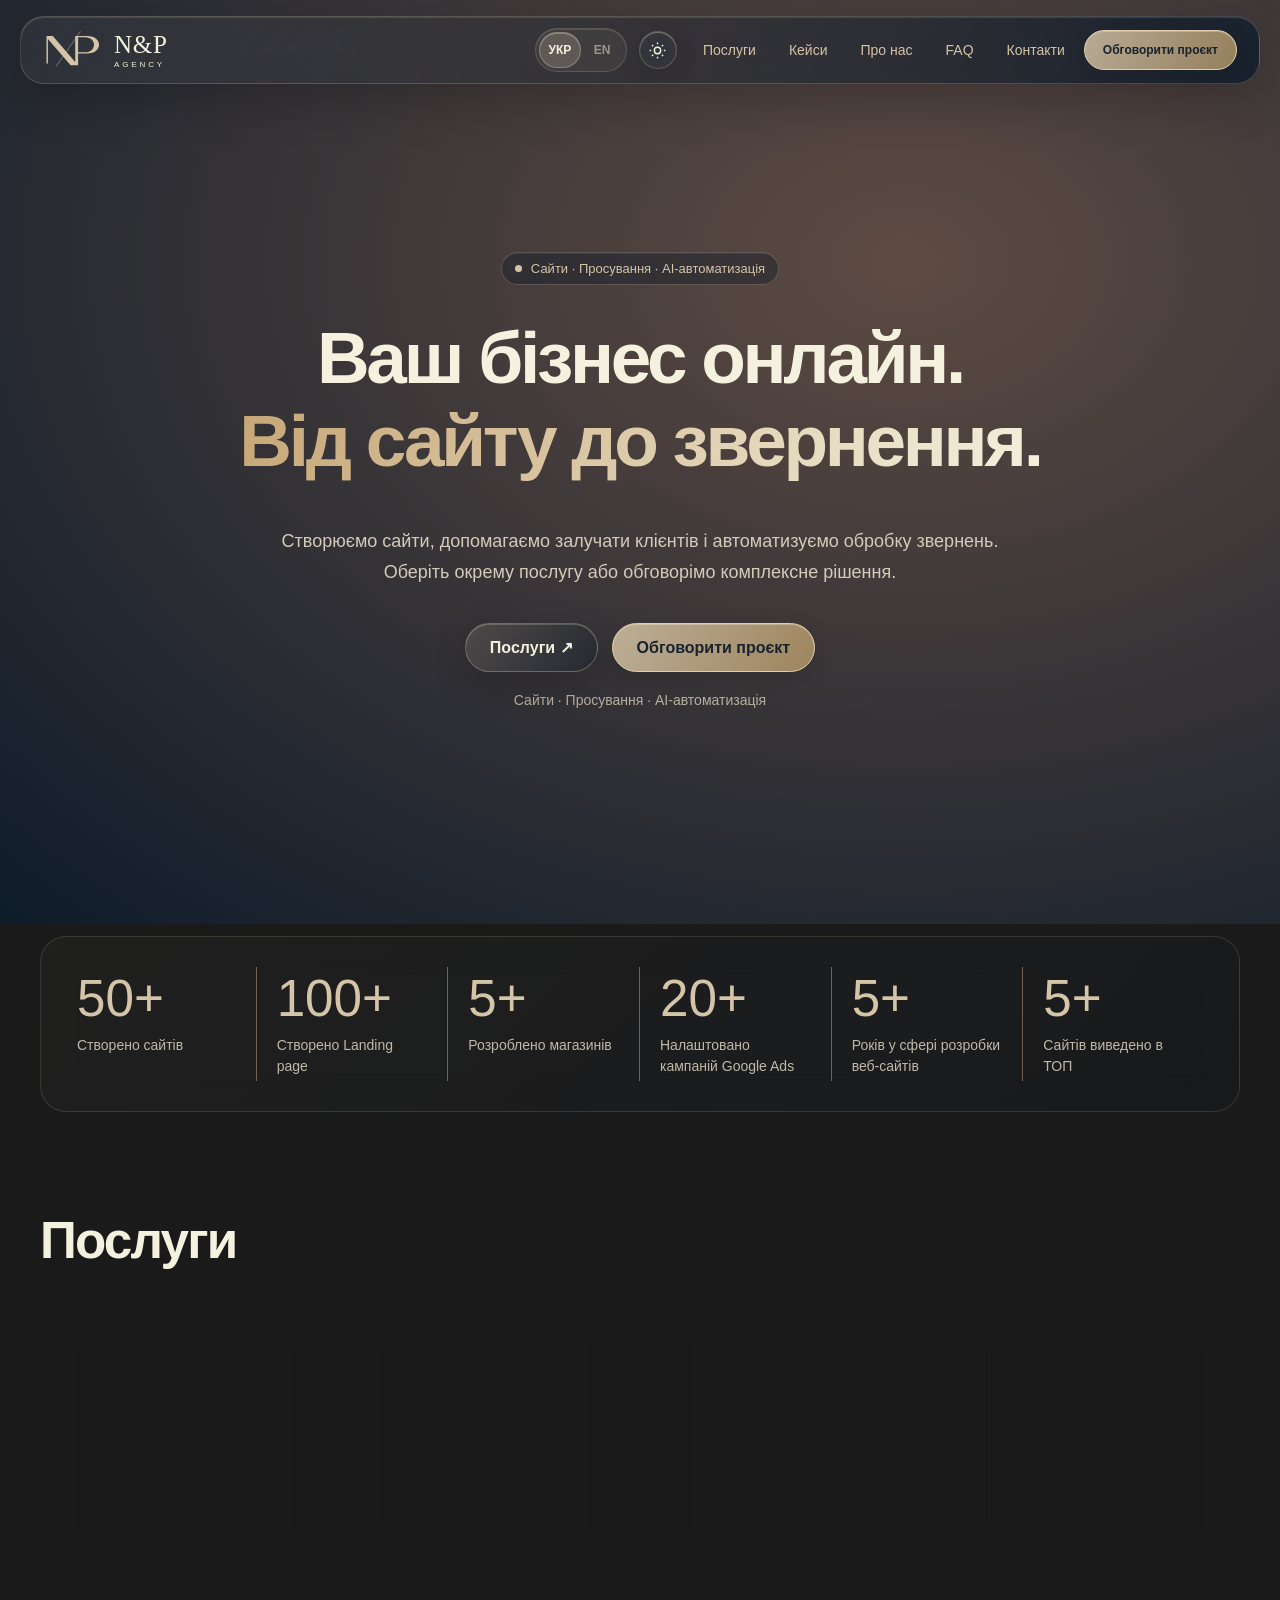
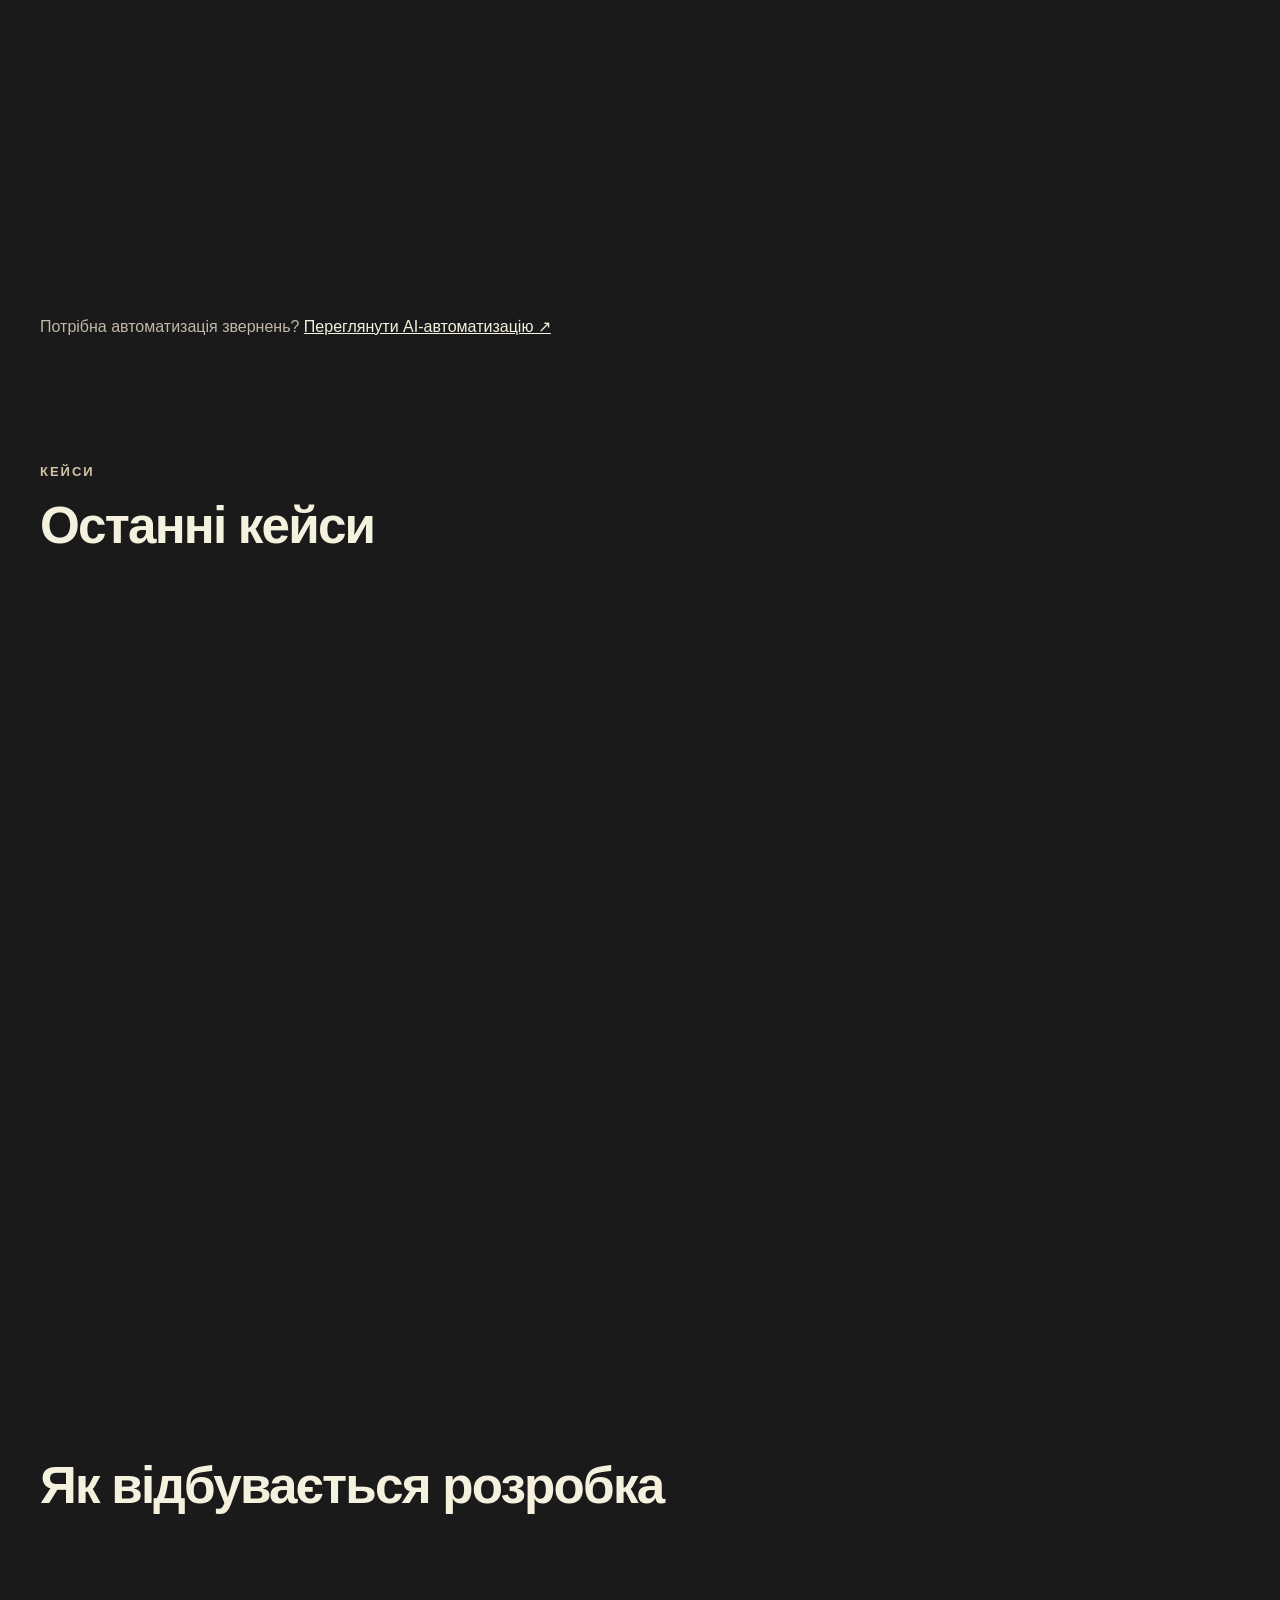
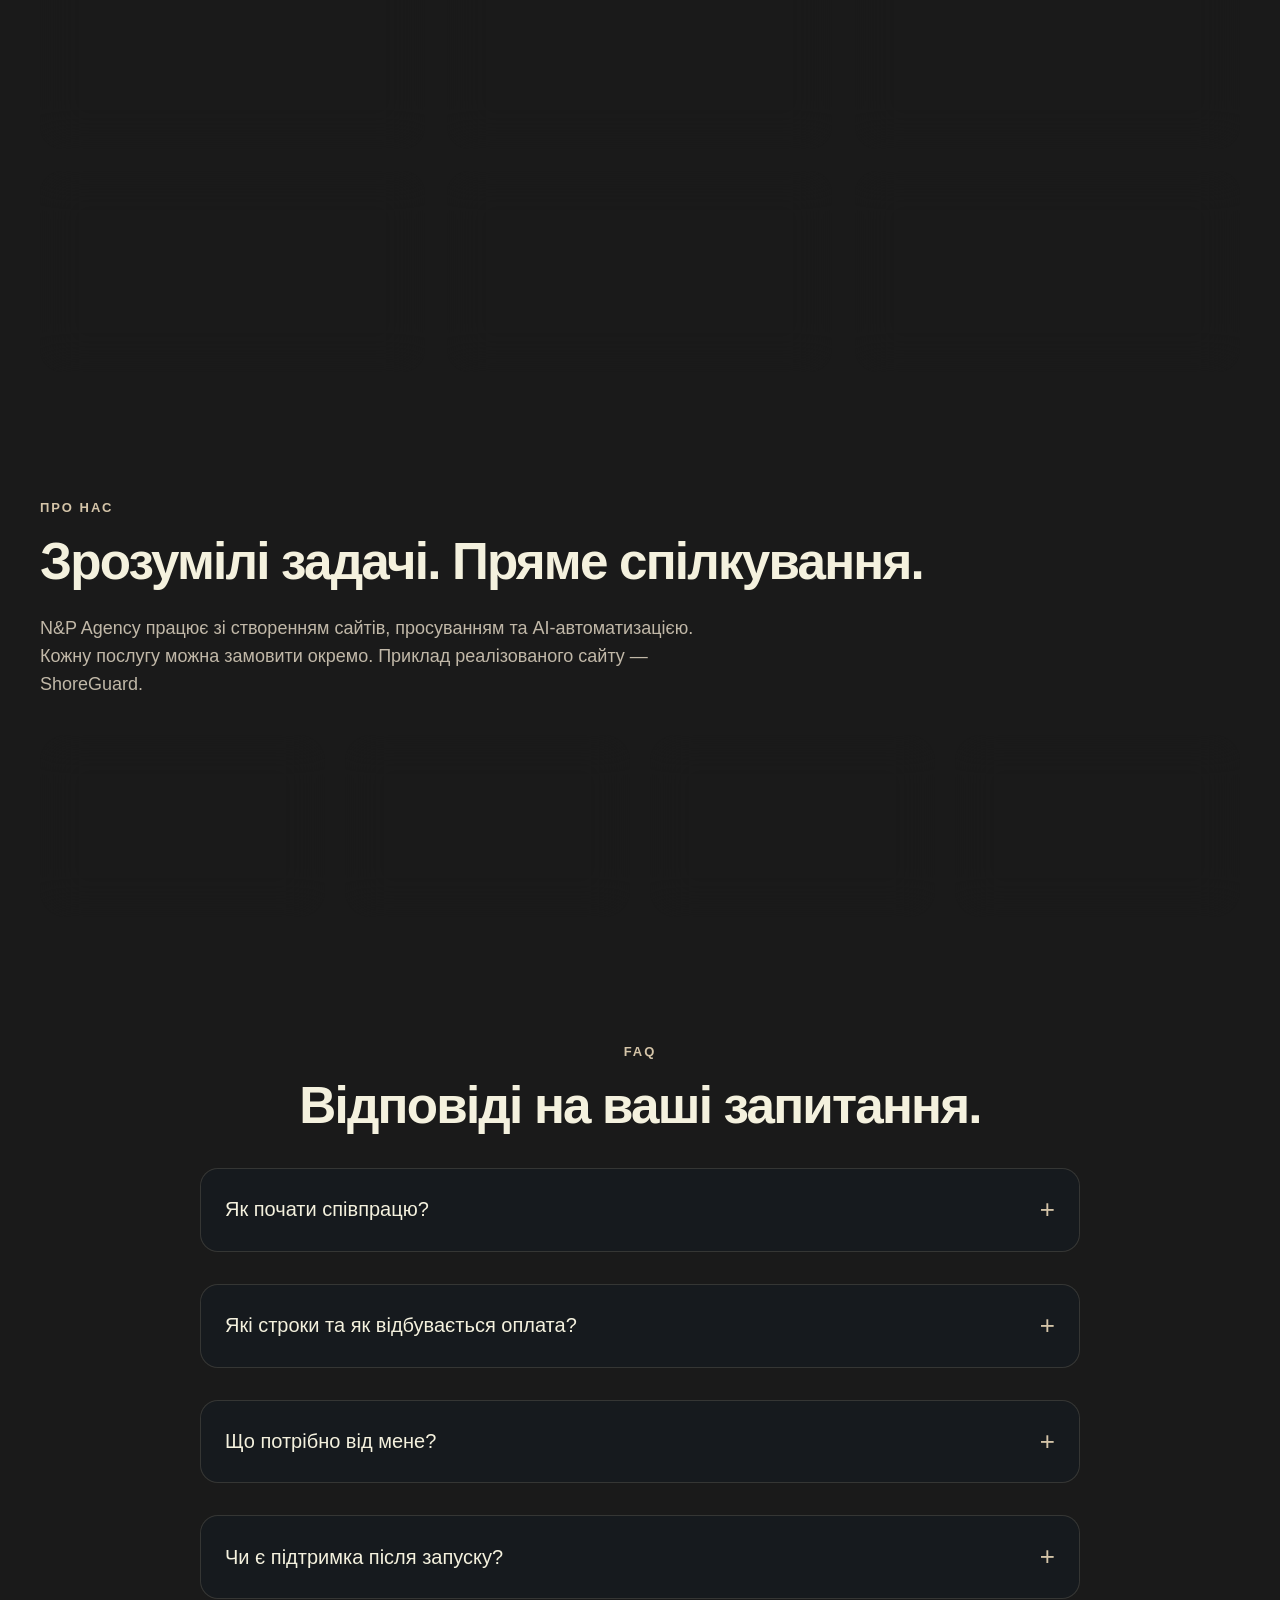
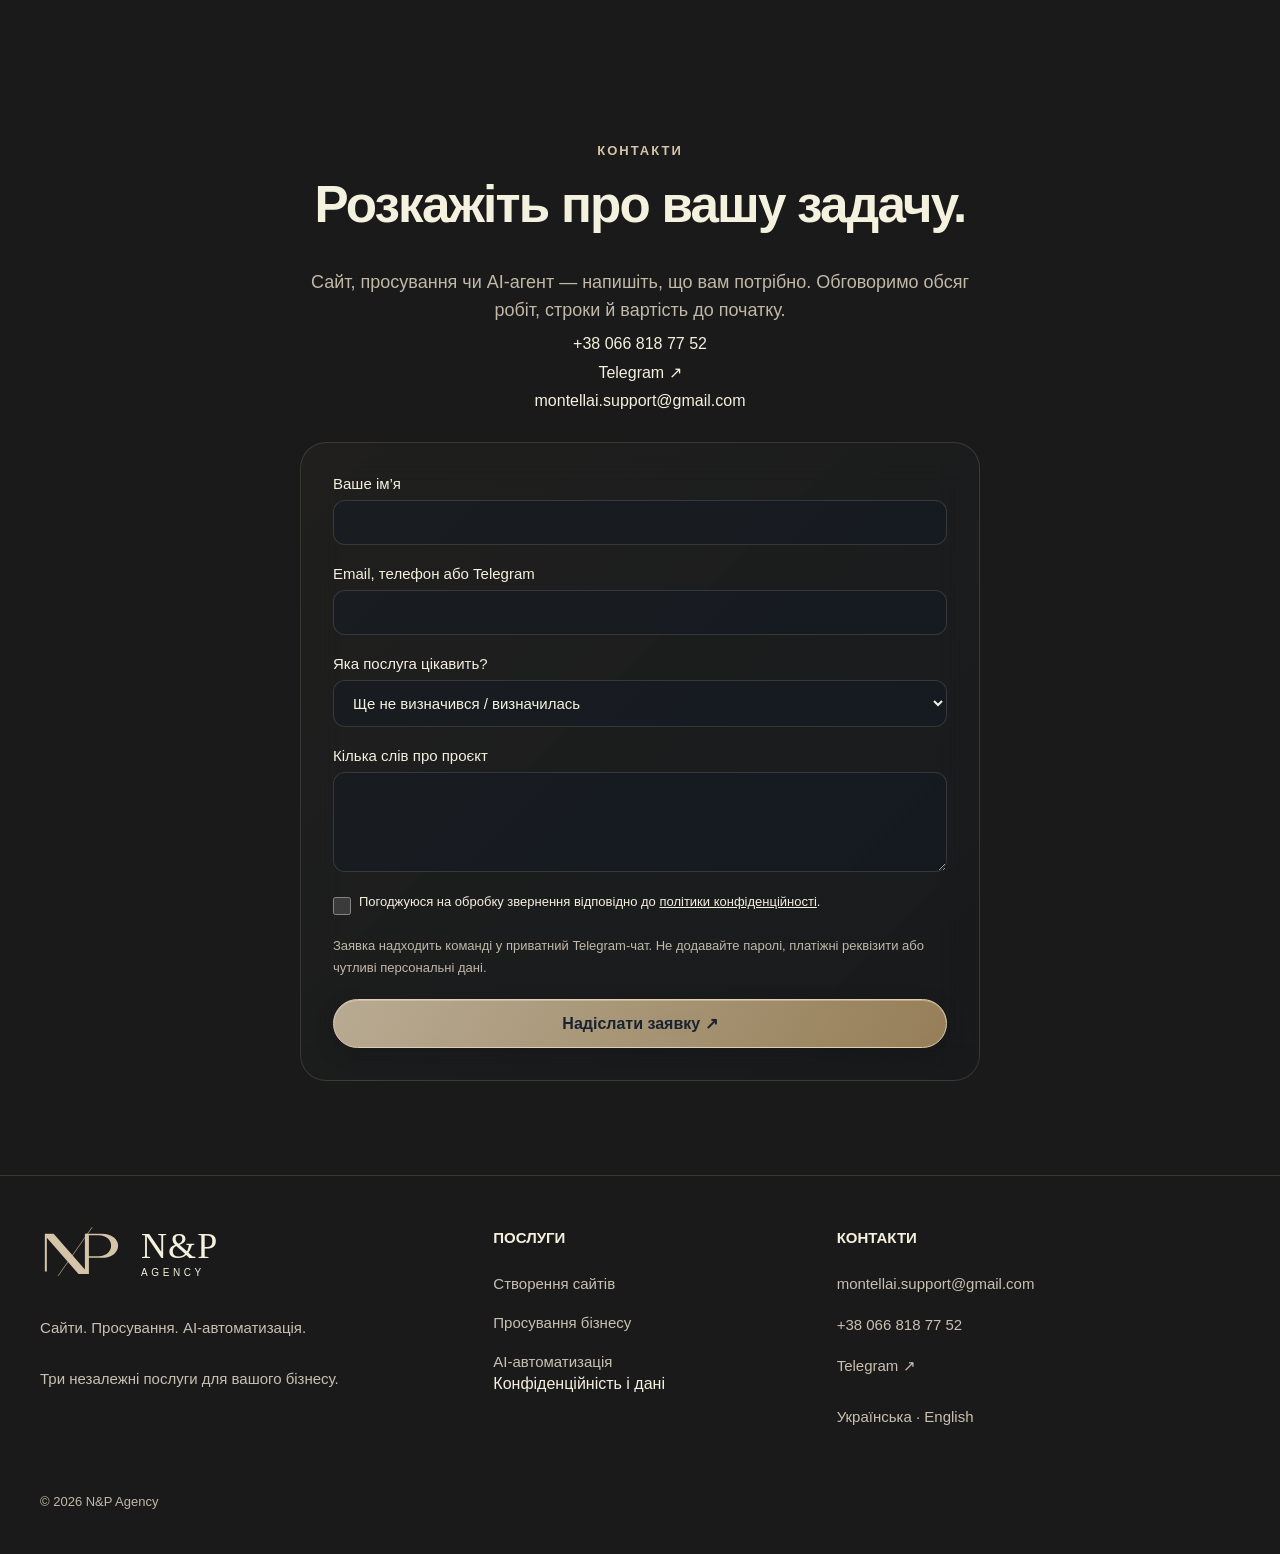
==== commit 9f24dd11: "update" ====
--- a/index.html
+++ b/index.html
@@ -1,1024 +1 @@
-<!DOCTYPE html>
-<html lang="uk">
-<head><meta name="theme-color" content="#0d1b2a"><script src="assets/theme.js"></script>
-  <meta charset="UTF-8" />
-  <meta name="viewport" content="width=device-width, initial-scale=1.0" />
-  <title>N&amp;P Agency — сайти, просування та AI-автоматизація</title>
-
-  <meta
-    name="description"
-    content="Створюємо сайти, допомагаємо з просуванням і впроваджуємо AI-автоматизацію для бізнесу. Перегляньте наші послуги та кейс ShoreGuard."
-  />
-
-  <!-- Social sharing -->
-  <meta property="og:type" content="website" />
-  <meta property="og:url" content="https://montell-site.vercel.app/" />
-  <meta property="og:title" content="N&amp;P Agency — сайти, просування та AI-автоматизація" />
-  <meta property="og:description" content="Створюємо сайти, допомагаємо з просуванням і впроваджуємо AI-автоматизацію для бізнесу. Перегляньте наші послуги та кейс ShoreGuard." />
-  <meta property="og:image" content="https://montell-site.vercel.app/preview-uk-20261006.png" />
-  <meta property="og:image:width" content="1672" />
-  <meta property="og:image:height" content="941" />
-  <meta property="og:image:type" content="image/png" />
-  <meta property="og:image:alt" content="N&amp;P Agency — AI-адміністратор для бізнесу" />
-  <meta property="og:locale" content="uk_UA" />
-  <meta name="twitter:card" content="summary_large_image" />
-  <meta name="twitter:title" content="N&amp;P Agency — сайти, просування та AI-автоматизація" />
-  <meta name="twitter:description" content="Створюємо сайти, допомагаємо з просуванням і впроваджуємо AI-автоматизацію для бізнесу. Перегляньте наші послуги та кейс ShoreGuard." />
-  <meta name="twitter:image" content="https://montell-site.vercel.app/preview-uk-20261006.png" />
-  <meta name="twitter:image:alt" content="N&amp;P Agency — AI-адміністратор для бізнесу" />
-  <style>
-    :root {
-      --bg: #070709;
-      --card: rgba(255,255,255,.045);
-      --card-hover: rgba(255,255,255,.07);
-      --stroke: rgba(255,255,255,.10);
-
-      --text: #f7f7fb;
-      --muted: #bfa174;
-
-      --purple: #bfa174;
-      --purple2: #d4c4a8;
-      --blue: #bfa174;
-
-      --max: 1200px;
-    }
-
-    * {
-      margin: 0;
-      padding: 0;
-      box-sizing: border-box;
-    }
-
-    html {
-      scroll-behavior: smooth;
-    }
-
-    body {
-      background: var(--bg);
-      color: var(--text);
-      font-family:
-        Inter,
-        -apple-system,
-        BlinkMacSystemFont,
-        "Segoe UI",
-        sans-serif;
-      overflow-x: hidden;
-    }
-
-    a {
-      color: inherit;
-      text-decoration: none;
-    }
-
-    button,
-    input {
-      font: inherit;
-    }
-
-    .container {
-      width: min(var(--max), calc(100% - 40px));
-      margin: 0 auto;
-    }
-
-    /* =========================
-       BACKGROUND
-    ========================= */
-
-    .page-bg {
-      position: fixed;
-      inset: 0;
-      pointer-events: none;
-      overflow: hidden;
-      z-index: -10;
-    }
-
-    .grid {
-      position: absolute;
-      inset: 0;
-
-      background-image:
-        linear-gradient(rgba(255,255,255,.025) 1px, transparent 1px),
-        linear-gradient(90deg, rgba(255,255,255,.025) 1px, transparent 1px);
-
-      background-size: 70px 70px;
-
-      mask-image: linear-gradient(
-        to bottom,
-        rgba(0,0,0,.8),
-        rgba(0,0,0,.2) 70%,
-        transparent
-      );
-    }
-
-    .orb {
-      position: absolute;
-      border-radius: 50%;
-      filter: blur(110px);
-      opacity: .45;
-      animation: float 10s ease-in-out infinite alternate;
-    }
-
-    .orb.one {
-      width: 520px;
-      height: 520px;
-      top: -180px;
-      left: 8%;
-      background: #bfa174;
-    }
-
-    .orb.two {
-      width: 620px;
-      height: 620px;
-      right: -220px;
-      top: 220px;
-      background: #bfa174;
-      animation-delay: -3s;
-    }
-
-    .orb.three {
-      width: 500px;
-      height: 500px;
-      left: 35%;
-      top: 950px;
-      background: #bfa174;
-      opacity: .19;
-    }
-
-    @keyframes float {
-      from {
-        transform: translate3d(0,0,0) scale(1);
-      }
-
-      to {
-        transform: translate3d(60px,40px,0) scale(1.08);
-      }
-    }
-
-    #particles {
-      position: absolute;
-      inset: 0;
-    }
-
-    /* =========================
-       NAV
-    ========================= */
-
-    nav {
-      position: fixed;
-      width: 100%;
-      top: 0;
-      z-index: 100;
-
-      background: rgba(7,7,10,.65);
-      backdrop-filter: blur(20px);
-
-      border-bottom: 1px solid rgba(255,255,255,.07);
-    }
-
-    .nav-inner {
-      height: 76px;
-
-      display: flex;
-      align-items: center;
-      justify-content: space-between;
-    }
-
-    .logo {
-      font-weight: 700;
-      font-size: 23px;
-      letter-spacing: -1px;
-    }
-
-    .logo span {
-      color: #d4c4a8;
-    }
-
-    .nav-links {
-      display: flex;
-      align-items: center;
-      gap: 30px;
-
-      font-size: 14px;
-      color: #bfa174;
-    }
-
-    .nav-links a {
-      transition: .2s;
-    }
-
-    .nav-links a:hover {
-      color: white;
-    }
-
-    /* =========================
-       BUTTONS
-    ========================= */
-
-    .button {
-      display: inline-flex;
-      align-items: center;
-      justify-content: center;
-
-      padding: 14px 24px;
-
-      border-radius: 999px;
-
-      background: linear-gradient(
-        120deg,
-        #bfa174,
-        #bfa174
-      );
-
-      color: white;
-      font-weight: 600;
-
-      border: 1px solid rgba(255,255,255,.2);
-
-      box-shadow:
-        0 10px 40px rgba(94,75,67,.25),
-        inset 0 1px rgba(255,255,255,.2);
-
-      transition: .25s ease;
-    }
-
-    .button:hover {
-      transform: translateY(-2px);
-      box-shadow:
-        0 15px 50px rgba(94,75,67,.4),
-        inset 0 1px rgba(255,255,255,.2);
-    }
-
-    .button.ghost {
-      background: rgba(255,255,255,.045);
-      border: 1px solid rgba(255,255,255,.11);
-      box-shadow: none;
-    }
-
-    /* =========================
-       HERO
-    ========================= */
-
-    .hero {
-      min-height: 100vh;
-
-      display: flex;
-      align-items: center;
-
-      padding: 150px 0 100px;
-
-      position: relative;
-    }
-
-    .hero-content {
-      max-width: 940px;
-      margin: auto;
-      text-align: center;
-    }
-
-    .hero-badge {
-      display: inline-flex;
-      align-items: center;
-      gap: 9px;
-
-      padding: 8px 13px;
-
-      border-radius: 999px;
-
-      background: rgba(255,255,255,.05);
-      border: 1px solid rgba(255,255,255,.1);
-
-      color: #d4c4a8;
-
-      font-size: 13px;
-
-      margin-bottom: 28px;
-    }
-
-    .pulse {
-      width: 7px;
-      height: 7px;
-
-      border-radius: 50%;
-
-      background: #d4c4a8;
-
-      box-shadow: 0 0 15px #d4c4a8;
-    }
-
-    h1 {
-      font-size: clamp(56px, 8vw, 106px);
-      line-height: .93;
-
-      letter-spacing: -6px;
-
-      margin-bottom: 30px;
-    }
-
-    .gradient {
-      background:
-        linear-gradient(
-          100deg,
-          #fff 5%,
-          #d4c4a8 45%,
-          #d4c4a8 75%,
-          #fff 100%
-        );
-
-      -webkit-background-clip: text;
-      color: transparent;
-    }
-
-    .hero-sub {
-      max-width: 700px;
-      margin: 0 auto 36px;
-
-      color: #bfa174;
-
-      font-size: 20px;
-      line-height: 1.55;
-    }
-
-    .hero-actions {
-      display: flex;
-      justify-content: center;
-      gap: 12px;
-      flex-wrap: wrap;
-    }
-
-    .hero-note {
-      margin-top: 20px;
-
-      font-size: 13px;
-
-      color: #415a77;
-    }
-
-    /* =========================
-       METRICS
-    ========================= */
-
-    .metrics {
-      padding: 10px 0 100px;
-    }
-
-    .metrics-grid {
-      display: grid;
-      grid-template-columns: repeat(4, 1fr);
-
-      border: 1px solid var(--stroke);
-
-      border-radius: 26px;
-
-      overflow: hidden;
-
-      background: rgba(255,255,255,.025);
-      backdrop-filter: blur(20px);
-    }
-
-    .metric {
-      padding: 28px;
-
-      border-right: 1px solid var(--stroke);
-    }
-
-    .metric:last-child {
-      border-right: none;
-    }
-
-    .metric strong {
-      display: block;
-
-      font-size: 28px;
-      margin-bottom: 7px;
-    }
-
-    .metric span {
-      color: var(--muted);
-      font-size: 14px;
-    }
-
-    /* =========================
-       SECTIONS
-    ========================= */
-
-    section {
-      padding: 115px 0;
-    }
-
-    .kicker {
-      color: #d4c4a8;
-
-      font-size: 13px;
-      font-weight: 600;
-
-      text-transform: uppercase;
-      letter-spacing: 2px;
-
-      margin-bottom: 18px;
-    }
-
-    h2 {
-      font-size: clamp(40px,5.5vw,68px);
-
-      line-height: 1;
-
-      letter-spacing: -3px;
-
-      max-width: 820px;
-
-      margin-bottom: 23px;
-    }
-
-    .lead {
-      color: var(--muted);
-
-      max-width: 700px;
-
-      font-size: 18px;
-      line-height: 1.55;
-
-      margin-bottom: 55px;
-    }
-
-    /* =========================
-       GLASS CARDS
-    ========================= */
-
-    .glass {
-      background:
-        linear-gradient(
-          145deg,
-          rgba(255,255,255,.07),
-          rgba(255,255,255,.025)
-        );
-
-      border: 1px solid rgba(255,255,255,.1);
-
-      backdrop-filter: blur(20px);
-
-      border-radius: 26px;
-    }
-
-    .problem-grid {
-      display: grid;
-      grid-template-columns: repeat(3,1fr);
-      gap: 16px;
-    }
-
-    .problem-card {
-      padding: 30px;
-
-      min-height: 300px;
-
-      transition: .25s ease;
-    }
-
-
-
-    .number {
-      color: #bfa174;
-
-      font-size: 13px;
-
-      margin-bottom: 85px;
-    }
-
-    .problem-card h3 {
-      font-size: 24px;
-      letter-spacing: -1px;
-
-      margin-bottom: 12px;
-    }
-
-    .problem-card p {
-      color: #bfa174;
-      line-height: 1.6;
-    }
-
-    /* =========================
-       AI AGENT SHOWCASE
-    ========================= */
-
-    .agent-showcase {
-      display: grid;
-      grid-template-columns: 1fr 1fr;
-
-      min-height: 550px;
-
-      overflow: hidden;
-    }
-
-    .agent-copy {
-      padding: 55px;
-    }
-
-    .agent-copy h3 {
-      font-size: 42px;
-
-      letter-spacing: -2px;
-
-      margin-bottom: 20px;
-    }
-
-    .agent-copy p {
-      color: #bfa174;
-
-      line-height: 1.6;
-
-      font-size: 17px;
-    }
-
-    .chat-side {
-      position: relative;
-
-      display: flex;
-      align-items: center;
-      justify-content: center;
-
-      min-height: 520px;
-
-      border-left: 1px solid var(--stroke);
-
-      background:
-        radial-gradient(
-          circle at center,
-          rgba(110,81,255,.13),
-          transparent 60%
-        );
-    }
-
-    .chat-window {
-      width: 85%;
-
-      padding: 20px;
-
-      border-radius: 22px;
-
-      background: rgba(8,8,13,.75);
-
-      border: 1px solid rgba(255,255,255,.1);
-
-      box-shadow: 0 30px 70px rgba(0,0,0,.35);
-    }
-
-    .chat-head {
-      display: flex;
-      gap: 12px;
-      align-items: center;
-
-      padding-bottom: 18px;
-
-      border-bottom: 1px solid #1b263b;
-    }
-
-    .avatar {
-      width: 38px;
-      height: 38px;
-
-      display: grid;
-      place-items: center;
-
-      border-radius: 12px;
-
-      background:
-        linear-gradient(
-          135deg,
-          #bfa174,
-          #bfa174
-        );
-    }
-
-    .chat-head strong {
-      display: block;
-      font-size: 14px;
-    }
-
-    .chat-head span {
-      color: #bfa174;
-      font-size: 12px;
-    }
-
-    .messages {
-      padding-top: 22px;
-
-      display: flex;
-      flex-direction: column;
-      gap: 14px;
-    }
-
-    .message {
-      padding: 13px 15px;
-
-      max-width: 84%;
-
-      border-radius: 16px;
-
-      line-height: 1.45;
-
-      font-size: 14px;
-    }
-
-    .message.user {
-      margin-left: auto;
-
-      background: #bfa174;
-    }
-
-    .message.ai {
-      background: rgba(255,255,255,.07);
-
-      border: 1px solid rgba(255,255,255,.06);
-    }
-
-    /* =========================
-       FLOW
-    ========================= */
-
-    .flow-grid {
-      display: grid;
-      grid-template-columns: repeat(5,1fr);
-      gap: 12px;
-    }
-
-    .flow-card {
-      padding: 25px;
-
-      min-height: 230px;
-    }
-
-    .flow-card .number {
-      margin-bottom: 60px;
-      color: #d4c4a8;
-    }
-
-    .flow-card strong {
-      display: block;
-
-      margin-bottom: 10px;
-
-      font-size: 18px;
-    }
-
-    .flow-card span {
-      color: #bfa174;
-
-      font-size: 14px;
-      line-height: 1.5;
-    }
-
-    /* =========================
-       INDUSTRIES
-    ========================= */
-
-    .industry-list {
-      border-top: 1px solid var(--stroke);
-    }
-
-    .industry {
-      padding: 29px 4px;
-
-      display: flex;
-      align-items: center;
-      justify-content: space-between;
-
-      border-bottom: 1px solid var(--stroke);
-
-      transition: .2s;
-    }
-
-    .industry:hover {
-      padding-left: 15px;
-    }
-
-    .industry-name {
-      font-size: 28px;
-      letter-spacing: -1px;
-    }
-
-    .industry-arrow {
-      color: #d4c4a8;
-      font-size: 26px;
-    }
-
-    /* =========================
-       INTEGRATIONS
-    ========================= */
-
-    .integration-grid {
-      display: grid;
-      grid-template-columns: repeat(3,1fr);
-
-      gap: 14px;
-    }
-
-    .integration {
-      padding: 25px;
-
-      display: flex;
-      align-items: center;
-
-      gap: 15px;
-    }
-
-    .integration-icon {
-      width: 42px;
-      height: 42px;
-
-      display: grid;
-      place-items: center;
-
-      border-radius: 12px;
-
-      background: rgba(255,255,255,.06);
-    }
-
-    /* =========================
-       CTA
-    ========================= */
-
-    .cta {
-      position: relative;
-      overflow: hidden;
-
-      padding: 100px 40px;
-
-      text-align: center;
-
-      border-radius: 36px;
-
-      border: 1px solid rgba(255,255,255,.12);
-
-      background:
-        linear-gradient(
-          180deg,
-          rgba(103,79,255,.16),
-          rgba(20,18,33,.42)
-        );
-    }
-
-    .cta::before {
-      content: "";
-
-      position: absolute;
-
-      width: 700px;
-      height: 350px;
-
-      top: -280px;
-      left: 50%;
-
-      transform: translateX(-50%);
-
-      background: #bfa174;
-
-      filter: blur(120px);
-
-      opacity: .45;
-    }
-
-    .cta > * {
-      position: relative;
-    }
-
-    .cta h2 {
-      margin: 0 auto 22px;
-    }
-
-    .cta p {
-      color: #bfa174;
-
-      max-width: 560px;
-      margin: 0 auto 32px;
-
-      font-size: 18px;
-    }
-
-    /* =========================
-       FAQ
-    ========================= */
-
-    .faq {
-      max-width: 900px;
-    }
-
-    .faq-item {
-      border-bottom: 1px solid var(--stroke);
-    }
-
-    .faq-q {
-      padding: 25px 0;
-
-      display: flex;
-      align-items: center;
-      justify-content: space-between;
-
-      cursor: pointer;
-
-      font-size: 20px;
-    }
-
-    .faq-a {
-      max-height: 0;
-
-      overflow: hidden;
-
-      color: #bfa174;
-
-      line-height: 1.6;
-
-      transition: .35s ease;
-    }
-
-    .faq-item.active .faq-a {
-      max-height: 200px;
-
-      padding-bottom: 25px;
-    }
-
-    /* =========================
-       FOOTER
-    ========================= */
-
-    footer {
-      margin-top: 100px;
-
-      padding: 45px 0;
-
-      border-top: 1px solid var(--stroke);
-    }
-
-    .footer-inner {
-      display: flex;
-      align-items: center;
-      justify-content: space-between;
-
-      color: #415a77;
-
-      font-size: 14px;
-    }
-
-    /* =========================
-       RESPONSIVE
-    ========================= */
-
-    @media(max-width:900px) {
-
-      .nav-links a:not(.button) {
-        display: none;
-      }
-
-      .metrics-grid {
-        grid-template-columns: 1fr 1fr;
-      }
-
-      .metric:nth-child(2) {
-        border-right: none;
-      }
-
-      .problem-grid {
-        grid-template-columns: 1fr;
-      }
-
-      .agent-showcase {
-        grid-template-columns: 1fr;
-      }
-
-      .chat-side {
-        border-left: none;
-        border-top: 1px solid var(--stroke);
-      }
-
-      .flow-grid {
-        grid-template-columns: 1fr 1fr;
-      }
-
-      .integration-grid {
-        grid-template-columns: 1fr 1fr;
-      }
-
-      h1 {
-        letter-spacing: -4px;
-      }
-
-    }
-
-    @media(max-width:600px) {
-
-      .container {
-        width: min(var(--max), calc(100% - 28px));
-      }
-
-      section {
-        padding: 85px 0;
-      }
-
-      .hero {
-        padding-top: 130px;
-      }
-
-      h1 {
-        font-size: 55px;
-        letter-spacing: -3px;
-      }
-
-      .metrics-grid {
-        grid-template-columns: 1fr;
-      }
-
-      .metric {
-        border-right: none;
-        border-bottom: 1px solid var(--stroke);
-      }
-
-      .flow-grid,
-      .integration-grid {
-        grid-template-columns: 1fr;
-      }
-
-      .agent-copy {
-        padding: 32px;
-      }
-
-      .industry-name {
-        font-size: 21px;
-      }
-
-      .footer-inner {
-        flex-direction: column;
-        align-items: flex-start;
-        gap: 12px;
-      }
-
-    }
-  /* Content and accessibility refinements */ h1 .gradient{display:block;background:linear-gradient(110deg,#d4c4a8,#f7f7fb);background-clip:text;-webkit-background-clip:text;color:transparent}
-h1{font-size:clamp(44px,6.2vw,84px);letter-spacing:-.045em} .hero{padding-top:145px;padding-bottom:70px} .hero-content{max-width:1000px}.hero-note{font-size:14px}.metric strong{font-size:clamp(22px,2.5vw,36px)}.video-caption{padding:18px;color:#bfa174;font-size:14px;line-height:1.6}.integration{display:block}.integration h3{font-size:24px;margin-bottom:14px}.integration p{font-size:16px;color:#bfa174;line-height:1.6;margin:16px 0}.status{color:#d4c4a8;font-size:14px}.faq-item summary{padding:24px 0;font-size:20px;cursor:pointer}.faq-item p{color:#bfa174;line-height:1.7;padding-bottom:24px}#brief-form{max-width:650px;margin:30px auto 0;text-align:left;display:grid;gap:20px}label{display:grid;gap:9px;font-size:16px}input,textarea{font:inherit;color:#f7f7fb;background:#0d1b2a;border:1px solid #415a77;border-radius:12px;padding:14px;width:100%}textarea{min-height:110px;resize:vertical}.cta .form-note{font-size:14px;margin:0;line-height:1.6;color:#bfa174}.button{cursor:pointer}a:focus-visible,button:focus-visible,summary:focus-visible,input:focus-visible,textarea:focus-visible{outline:3px solid #d4c4a8;outline-offset:5px}section{scroll-margin-top:85px}@media(max-width:600px){.hero{padding-top:115px}h1{font-size:46px;letter-spacing:-2px}.hero-actions{flex-wrap:wrap}.cta{padding:32px 20px}.integration-grid{grid-template-columns:1fr}}@media(prefers-reduced-motion:reduce){html{scroll-behavior:auto}*,*::before,*::after{animation:none!important;transition:none!important}#particles{display:none}}
-.packages{display:grid;grid-template-columns:repeat(3,minmax(0,1fr));gap:24px;margin-top:40px;align-items:stretch}.package{padding:36px;border-radius:24px;min-height:235px;display:flex;flex-direction:column;justify-content:flex-end}.package h3{font-size:28px;margin-bottom:auto;padding-bottom:28px}.package-price{font-size:clamp(40px,5vw,64px);font-weight:750;line-height:1.15;margin:0;color:#f7f7fb}.old-price{font-size:24px;color:#d4c4a8;margin:0 0 8px}.old-price del{text-decoration-thickness:2px}.package-featured{border-color:#d4c4a8;background:linear-gradient(145deg,rgba(94,75,67,.19),rgba(255,255,255,.045))}.provider{margin-top:24px;color:#bfa174;font-size:16px}.sr-only{position:absolute;width:1px;height:1px;padding:0;margin:-1px;overflow:hidden;clip:rect(0,0,0,0);white-space:nowrap;border:0}@media(max-width:700px){.packages{grid-template-columns:1fr}.package{min-height:190px}.package-price{font-size:48px}}
-
-/* Shared frosted-card hover treatment */
-.glass{position:relative;isolation:isolate;transition:transform .38s cubic-bezier(.2,.75,.25,1),border-color .38s ease,box-shadow .38s ease;}
-.glass::before,.glass::after{content:"";position:absolute;inset:0;border-radius:inherit;pointer-events:none;z-index:-1;opacity:0;transition:opacity .4s ease,transform .6s cubic-bezier(.2,.75,.25,1);}
-.glass::before{background:radial-gradient(ellipse at 15% 0%,rgba(212,196,168,.22),transparent 65%);}
-.glass::after{inset:1px;background:linear-gradient(115deg,transparent 15%,rgba(255,255,255,.075) 40%,rgba(212,196,168,.11) 48%,transparent 75%);transform:scaleX(.94);}
-.glass .number{transition:color .35s ease;}
-@media(hover:hover) and (pointer:fine){
- .glass:hover{transform:translateY(-7px);border-color:rgba(212,196,168,.65);box-shadow:0 18px 45px -22px rgba(0,0,0,.8),0 0 30px -14px rgba(94,75,67,.65),inset 0 1px 0 rgba(255,255,255,.1);}
- .glass:hover::before,.glass:hover::after{opacity:1;transform:scaleX(1);}
- .glass:hover .number{color:#d4c4a8;}
- .agent-showcase.glass:hover{transform:translateY(-3px);}
-}
-.glass:focus-within{border-color:rgba(212,196,168,.65);box-shadow:0 0 0 2px rgba(212,196,168,.16);}
-@media(prefers-reduced-motion:reduce){.glass,.glass::before,.glass::after,.glass .number{transition:none!important;}.glass:hover,.agent-showcase.glass:hover{transform:none;}.glass::after{transform:none;}}
-
-
-/* September content revision */
-section{padding:64px 0}h2{font-size:clamp(32px,4vw,52px);line-height:1.15;max-width:1000px;letter-spacing:-.035em}.hero{padding:140px 0 48px}.hero h1{font-size:clamp(42px,6.1vw,78px)}.hero-tagline{font-size:clamp(21px,2.5vw,30px);color:#d4c4a8;margin:22px 0 16px}.hero-sub{font-size:18px;line-height:1.7}.hero-note{font-size:14px}.lead{margin-bottom:28px}.nav-links{gap:22px}.nav-links .button{font-size:14px;padding:13px 20px}.pain-grid,.business-grid{display:grid;grid-template-columns:repeat(3,minmax(0,1fr));gap:20px;margin-top:30px}.pain-card{padding:28px;border-radius:24px}.pain-card h3{font-size:22px;line-height:1.35;margin:26px 0 14px}.pain-card p,.business-card p,.solution-top p,.integration-card p,.timeline p{font-size:16px;line-height:1.7;color:#bfa174}.pain-card .number{font-size:14px}.solution-combined{padding:32px;border-radius:28px;margin-top:28px}.solution-top{display:grid;grid-template-columns:1fr 1fr;gap:36px;align-items:center}.solution-top h3{font-size:30px;line-height:1.3;margin:0 0 20px}.solution-top p{margin:14px 0}.demo-media video{width:100%;aspect-ratio:16/9;display:block;border-radius:16px;background:#0b0b10}.demo-media p{font-size:14px}.solution-combined .flow-grid{margin-top:24px;gap:12px}.solution-combined .flow-card{padding:20px;min-height:210px}.solution-combined .flow-card .number{margin-bottom:25px}.solution-combined .flow-card strong{font-size:18px}.solution-combined .flow-card span{font-size:15px}.business-card{padding:25px;border-radius:22px}.business-card h3{font-size:21px;margin-bottom:8px}.business-card p{margin:0}.integration-panel{padding:32px;border-radius:30px}.integration-panel h2{font-size:36px}.teal-text{color:#52c5d5}.integration-panel .kicker{color:#53d58c}.integration-intro{display:flex;align-items:center;gap:36px;justify-content:space-between;margin:22px 0 28px}.integration-intro p{max-width:770px;color:#d4c4a8;font-size:17px;line-height:1.7}.integration-intro .button{flex-shrink:0}.integration-cards{display:grid;grid-template-columns:repeat(4,minmax(0,1fr));gap:14px}.integration-card{padding:22px;border-radius:22px}.integration-card h3{font-size:19px;line-height:1.4;margin-bottom:16px}.integration-card p{font-size:15px}.center-title{text-align:center}.center-title h2,.center-title .lead{margin-left:auto;margin-right:auto}.center-title .lead{margin-top:20px}.timeline{position:relative;max-width:1020px;margin:50px auto 0}.timeline::before{content:'';position:absolute;left:50%;top:14px;bottom:25px;width:2px;background:linear-gradient(#d4c4a8,#bfa174,#32d58b)}.timeline-step{position:relative;display:grid;grid-template-columns:1fr 1fr;column-gap:100px;padding:0 0 46px}.timeline-step:last-child{padding-bottom:0}.timeline-step>div{grid-column:1;text-align:right}.timeline-step:nth-child(2)>div{grid-column:2;text-align:left}.timeline-step h3{font-size:23px;line-height:1.4;color:#d4c4a8;margin-bottom:12px}.timeline-step:nth-child(2) h3{color:#bfa174}.timeline-step:nth-child(3) h3{color:#42d990}.timeline-dot{position:absolute;left:calc(50% - 13px);top:4px;width:28px;height:28px;border-radius:50%;border:2px solid #d4c4a8;background:#0d1b2a;box-shadow:0 0 22px #bfa17433}.timeline-step:nth-child(2) .timeline-dot{border-color:#bfa174}.timeline-step:nth-child(3) .timeline-dot{border-color:#42d990}.plan-grid{display:grid;grid-template-columns:repeat(3,minmax(0,1fr));gap:22px;margin-top:32px}.plan-card{padding:30px;border-radius:30px;display:flex;flex-direction:column}.plan-label{align-self:flex-start;border:1px solid #ffffff25;border-radius:30px;padding:7px 13px;font-size:14px;letter-spacing:.07em;text-transform:uppercase}.plan-cost{min-height:104px;display:flex;flex-direction:column;justify-content:flex-end;margin:20px 0}.plan-cost strong{font-size:56px;line-height:1.1}.plan-cost del{color:#bfa174;font-size:23px;margin-bottom:6px}.plan-description{font-size:17px;line-height:1.65;color:#d4c4a8;min-height:90px}.plan-card ul{list-style:none;padding:0;margin:22px 0 36px;flex:1}.plan-card li{position:relative;padding-left:23px;margin-bottom:15px;font-size:15px;line-height:1.6;color:#d4c4a8}.plan-card li::before{content:'✓';position:absolute;left:0;color:#45d6b0}.plan-card .button{width:100%;justify-content:center;font-size:15px;padding:15px}.plan-accent{background:linear-gradient(145deg,#bfa17427,#ffffff06);border-color:#d4c4a855}.solution-combined:hover,.integration-panel:hover{transform:none!important}.solution-combined::after,.integration-panel::after{display:none}footer{margin-top:30px}dialog{background:#0d1b2a;color:#fff;border:1px solid #d4c4a8;border-radius:24px;padding:32px;max-width:440px;width:calc(100% - 32px);margin:auto}dialog::backdrop{background:#0009}dialog h3{margin-bottom:16px}dialog p{line-height:1.6;margin-bottom:22px}
-@media(max-width:1000px){.pain-grid{grid-template-columns:repeat(2,minmax(0,1fr))}.integration-cards{grid-template-columns:repeat(2,minmax(0,1fr))}.integration-intro{align-items:flex-start;flex-direction:column}.solution-combined .flow-grid{grid-template-columns:repeat(3,minmax(0,1fr))}.plan-card{padding:23px}.nav-links a:not(.button){display:none}}
-@media(max-width:700px){section{padding:40px 0}.hero{padding-top:115px}.hero h1{font-size:44px}.hero-actions{flex-direction:column;align-items:stretch}.hero-actions .button{justify-content:center}.nav-links .button{font-size:12px;padding:11px 12px}.logo{font-size:24px}.pain-grid,.business-grid,.plan-grid,.solution-top{grid-template-columns:1fr}.integration-cards{grid-template-columns:1fr}.solution-combined,.integration-panel{padding:20px}.solution-combined .flow-grid{grid-template-columns:1fr}.flow-card{min-height:0!important}.integration-panel h2{font-size:30px}.timeline::before{left:13px}.timeline-step{display:block;padding:0 0 34px 52px}.timeline-step>div,.timeline-step:nth-child(2)>div{text-align:left}.timeline-dot{left:0}.timeline-step h3{font-size:21px}.plan-cost{min-height:0}.plan-description{min-height:0}.plan-card{padding:28px}.pain-card{padding:25px}}
-
-
-/* Match the new chat video proportions. */
-.solution-top{grid-template-columns:minmax(0,.85fr) minmax(0,1.15fr);gap:36px;align-items:center}.solution-top>div{min-width:0}.demo-media{width:100%;max-width:620px;justify-self:center}.demo-media video{width:100%;height:auto;aspect-ratio:1440/1440;object-fit:contain;display:block}.demo-media p{line-height:1.6;margin:12px 0 0}@media(max-width:850px){.solution-top{grid-template-columns:1fr;gap:24px}.demo-media{max-width:620px}}
-/* September refinements */
-.integration-panel .kicker,.teal-text{color:var(--purple2)!important}.solution-top{grid-template-columns:1fr 1fr}.demo-media{max-width:490px}.one-time{display:block;font-size:13px;color:var(--muted);margin-top:10px}.plan-cost small{font-size:.5em}.early-projects{padding:40px;background:linear-gradient(120deg,rgba(94,75,67,.16),rgba(65,90,119,.05))}.early-projects h2{font-size:clamp(30px,4vw,46px);line-height:1.15}.early-projects p{max-width:780px;color:#d4c4a8;line-height:1.7;margin:20px 0 26px}.assurance-grid{display:grid;grid-template-columns:repeat(3,minmax(0,1fr));gap:16px;margin-top:24px}.assurance-grid article{padding:24px;display:flex;gap:14px}.assurance-grid article>span{color:var(--purple2);font-size:24px}.assurance-grid h3{font-size:16px;margin-bottom:10px}.assurance-grid p{font-size:14px;line-height:1.6;color:var(--muted)}.footer-grid{display:grid;grid-template-columns:1.3fr 1fr 1.1fr;gap:50px}.footer-grid .logo{font-size:36px}.footer-grid p,.footer-grid li,.footer-grid address{font-size:15px;line-height:1.8;color:#bfa174}.footer-grid p{margin:24px 0}.footer-grid h3{text-transform:uppercase;font-size:15px;margin:8px 0 24px}.footer-grid ul{list-style:none;display:grid;gap:12px}.footer-grid address{font-style:normal;display:grid;gap:14px;overflow-wrap:anywhere}.social-link{display:inline-block;border:1px solid var(--stroke);padding:10px 18px;border-radius:30px;color:var(--purple2)}.subscribe-title{margin-top:32px!important}.subscribe-row{display:flex;gap:10px}.subscribe-row input{min-width:0}.subscribe-row button{padding:12px 20px}.footer-grid .subscribe-note{font-size:12px;margin:8px 0}.copyright{color:var(--muted);font-size:13px;margin-top:40px}.sr-only{position:absolute;width:1px;height:1px;overflow:hidden;clip-path:inset(50%)}.faq-item summary{list-style:none;display:flex;align-items:center;justify-content:space-between;gap:20px}.faq-item summary::-webkit-details-marker{display:none}.faq-item summary::after{content:'+';color:var(--purple2);font-size:26px;transition:transform .3s}.faq-item[open] summary::after{transform:rotate(45deg)}.faq-item{overflow:hidden}.faq-content p{padding-right:24px}
-@media(max-width:850px){.solution-top{grid-template-columns:1fr}.assurance-grid{grid-template-columns:1fr}.footer-grid{grid-template-columns:1fr 1fr}.footer-grid>div:first-child{grid-column:1/-1}}@media(max-width:560px){.footer-grid{grid-template-columns:1fr;gap:28px}.early-projects{padding:26px}.demo-media{max-width:420px}}
-.widget{color-scheme:dark}.widget-msg{flex-shrink:0;font-weight:400}.widget-msg span{font-weight:400}.widget-log{scrollbar-width:thin;scrollbar-color:#415a77 #0d1b2a}/* Soft, staggered text entrances on scroll. */
-.scroll-reveal{transition:opacity 850ms cubic-bezier(.22,1,.36,1) var(--reveal-delay,0ms),translate 850ms cubic-bezier(.22,1,.36,1) var(--reveal-delay,0ms),filter 850ms cubic-bezier(.22,1,.36,1) var(--reveal-delay,0ms)}
-.reveal-pending{opacity:0;translate:0 28px;filter:blur(4px)}
-@media(prefers-reduced-motion:reduce){.scroll-reveal{transition:none!important;opacity:1!important;translate:none!important;filter:none!important}}
-@media print{.scroll-reveal{opacity:1!important;translate:none!important;filter:none!important}}
-</style>
-<link rel="canonical" href="https://montell-site.vercel.app/"><link rel="alternate" hreflang="uk" href="https://montell-site.vercel.app/"><link rel="alternate" hreflang="en" href="https://montell-site.vercel.app/en.html"><link rel="alternate" hreflang="x-default" href="https://montell-site.vercel.app/">
-<style>.language-switch{display:flex;align-items:center;gap:3px;border:1px solid var(--stroke);border-radius:999px;padding:3px;flex-shrink:0;margin-left:auto;margin-right:16px}.language-switch a{font-size:12px;font-weight:600;line-height:1;padding:10px;border-radius:999px;color:var(--muted)}.language-switch a[aria-current]{background:#bfa17433;color:#fff}.language-switch a:focus-visible{outline:2px solid var(--purple2);outline-offset:2px}.nav-inner{gap:12px}html[lang=en] .hero h1{letter-spacing:-.045em}@media(max-width:600px){.nav-inner{gap:8px}.language-switch{margin-right:0}.nav-links .button{font-size:11px;padding:10px 12px;max-width:130px;text-align:center}.logo{font-size:19px}.language-switch a{padding:9px 7px}}@media(max-width:380px){.nav-links .button{max-width:100px;font-size:10px}.nav-inner{gap:5px}.language-switch{padding:2px}}
-</style><script src="language.js"></script><link rel="stylesheet" href="assets/effects.css"><link rel="stylesheet" href="assets/themes.css"><link rel="stylesheet" href="assets/brand.css"><link rel="icon" type="image/svg+xml" href="assets/favicon.svg"><link rel="icon" type="image/png" sizes="32x32" href="assets/favicon-32.png"><link rel="apple-touch-icon" sizes="180x180" href="assets/apple-touch-icon.png"><script>window.va=window.va||function(){(window.vaq=window.vaq||[]).push(arguments);};</script>
-<script defer src="/_vercel/insights/script.js"></script>
-</head>
-
-<body><div id="shader-background" aria-hidden="true"></div><div class="page-bg"><div class="grid"></div><div class="orb one"></div><div class="orb two"></div><div class="orb three"></div></div>
-<nav><div class="container nav-inner"><a href="#" class="logo"><img class="brand-mark brand-mark-gold" src="assets/np-mark-gold.svg" alt=""><img class="brand-mark brand-mark-ink" src="assets/np-mark-ink.svg" alt=""><span class="brand-wordmark" aria-hidden="true"><b>N&amp;P</b><small>AGENCY</small></span><span class="sr-only">N&amp;P Agency</span></a><div class="language-switch" role="group" aria-label="Мова сайту"><a href="/?lang=uk" lang="uk" hreflang="uk" aria-current="page">УКР</a><a href="/en.html?lang=en" lang="en" hreflang="en" >EN</a></div><button class="theme-toggle" type="button" aria-label="Увімкнути світлу тему">☼</button><div class="nav-links"><a href="#agency-services">Послуги</a><a href="#cases">Кейси</a><a href="#solution">AI</a><a href="#faq">FAQ</a><a class="button" href="https://t.me/montellai" target="_blank" rel="noopener noreferrer">Обговорити проєкт</a></div></div></nav>
-<main><section class="hero"><div class="container"><div class="hero-content"><div class="hero-badge"><span class="pulse"></span>Сайти · Просування · AI-автоматизація</div><h1>Ваш бізнес онлайн.<br><span class="gradient">Від сайту до звернення.</span></h1><p class="hero-sub">Створюємо сайти, допомагаємо залучати клієнтів і автоматизуємо обробку звернень. Оберіть окрему послугу або обговорімо комплексне рішення.</p><div class="hero-actions"><a class="button ghost" href="#cases">Кейси ↗</a><a class="button" href="https://t.me/montellai" target="_blank" rel="noopener noreferrer">Обговорити проєкт</a></div><div class="hero-note"><a href="#agency-services">Сайти · Просування · AI-автоматизація</a></div></div></div></section>
-<section id="agency-services"><div class="container"><div class="kicker">N&amp;P Agency</div><h2>Три напрями. Одна команда.</h2><p class="lead">Запускаємо присутність бізнесу в інтернеті та допомагаємо працювати зі зверненнями.</p><div class="agency-service-grid"><article class="glass agency-service"><span class="number">01</span><h3>Створення сайтів</h3><p>Лендінги та сайти компаній: структура, дизайн, адаптація для телефона й запуск. Створюємо зрозумілий шлях від знайомства з бізнесом до звернення.</p><a class="button ghost" href="https://t.me/montellai" target="_blank" rel="noopener noreferrer">Обговорити проєкт ↗</a></article><article class="glass agency-service"><span class="number">02</span><h3>Просування бізнесу</h3><p>Допомагаємо визначити аудиторію, підготувати сайт до залучення трафіку та обрати канали просування. План і обсяг робіт узгоджуємо під цілі бізнесу.</p><a class="button ghost" href="https://t.me/montellai" target="_blank" rel="noopener noreferrer">Обговорити проєкт ↗</a></article><article class="glass agency-service"><span class="number">03</span><h3>AI-автоматизація</h3><p>AI-асистенти, чат-боти та інтеграції для відповідей клієнтам, роботи із записами й передачі звернень вашій команді.</p><a class="button ghost" href="#solution" >Як це працює ↗</a></article></div></div></section>
- <section id="cases"><div class="container"><div class="kicker">Кейси</div><h2>Від ідеї до готового сайту.</h2><article class="glass agency-case"><a class="case-preview" href="https://shoreguard.com.ua/" target="_blank" rel="noopener noreferrer" aria-label="Відкрити сайт: ShoreGuard"><div class="case-browser" aria-hidden="true">● ● ● <span>shoreguard.com.ua</span></div><img src="assets/shoreguard-case.png" width="1265" height="720" alt="ShoreGuard — Сайт компанії" loading="lazy"></a><div class="case-copy"><span class="kicker">01 / Створення сайту</span><h3>ShoreGuard</h3><p>Сайт компанії, яка будує тераси та укріплює береги водойм. Послуги, роботи й контакти зібрані в одному просторі, щоб відвідувач міг познайомитися з компанією та звернутися.</p><div class="case-tags"><span>Сайт компанії</span><span>Тераси та берегоукріплення</span></div><a class="button" href="https://shoreguard.com.ua/" target="_blank" rel="noopener noreferrer">Відкрити сайт ↗</a><a class="case-contact" href="https://t.me/montellai" target="_blank" rel="noopener noreferrer">Хочу сайт для свого бізнесу →</a></div></article></div></section>
-<section id="problems"><div class="container"><div class="kicker">Де бізнес втрачає клієнтів</div><h2>Клієнт уже написав.<br>AI-автоматизація допомагає не втратити його.</h2><p class="lead">Від повільних відповідей до забутих повторних звернень — автоматизуємо процеси, які допомагають розв’язати ці проблеми.</p><div class="pain-grid"><article class="glass pain-card"><span class="number">01</span><h3>Клієнти губляться через повільні відповіді</h3><p>Людина написала ввечері, у вихідний або поки менеджер зайнятий — відповіді немає. Вона просто йде до того, хто відповів першим.</p></article><article class="glass pain-card"><span class="number">02</span><h3>Менеджери витрачають більшу частину часу на однотипні запитання</h3><p>«Скільки коштує?», «Чи є вільний час?», «Коли доставка?», «Які документи потрібні?», «Чи є в наявності?» — замість продажів співробітники постійно працюють як довідкова служба.</p></article><article class="glass pain-card"><span class="number">03</span><h3>Заявки розкидані по різних каналах</h3><p>Instagram, Telegram, сайт, дзвінки та інші канали існують окремо. Повідомлення легко пропустити, забути або опрацювати надто пізно.</p></article><article class="glass pain-card"><span class="number">04</span><h3>Немає системного follow-up — потенційні клієнти зникають</h3><p>«Я подумаю», «напишіть пізніше», «повернуся навесні» — менеджер забуває повернутися до людини. А це вже лід, за залучення якого бізнес часто заплатив.</p></article><article class="glass pain-card"><span class="number">05</span><h3>Не працюють з існуючою клієнтською базою</h3><p>Клієнт уже купував, лікувався, подорожував або навчався — але йому ніхто автоматично не нагадує про повторний запис, наступну покупку чи додаткову послугу. Це один із найдешевших способів отримувати повторну виручку.</p></article><article class="glass pain-card"><span class="number">06</span><h3>Людський фактор напряму коштує бізнесу грошей</h3><p>Менеджер зайнятий, захворів, пішов додому, забув повідомлення, не передзвонив або неправильно кваліфікував заявку — і бізнес втрачає гроші. Особливо критично це вночі, ввечері, у вихідні та під час пікових навантажень.</p></article></div></div></section>
-<section id="solution"><div class="container"><div class="kicker">Як це працює</div><h2>Один процес.<br>Від звернення до запису.</h2><div class="solution-combined glass"><div class="solution-top"><div><h3>Не просто відповідає.<br>Веде клієнта до результату.</h3><p>Клієнт описує свою потребу. N&amp;P Agency консультує, підбирає послугу, перевіряє актуальний графік та пропонує доступний час.</p><p>Якщо ситуація потребує людини — діалог може бути переданий адміністратору.</p></div><div class="demo-media"><video controls autoplay loop muted playsinline preload="auto" src="demo_ukr.mp4" width="1440" height="1440" aria-label="Приклад діалогу N&amp;P Agency"></video><p>Це запис сценарію діалогу із записом клієнта. У демо-чаті на сайті можна дізнатися про N&amp;P Agency, пакети та підключення. Роботу агента з вашою базою знань, календарем і CRM покажемо наживо на персональній демонстрації.</p></div></div><div class="flow-grid"><article class="flow-card glass"><div class="number">01</div><strong>Відповідає</strong><span>Реагує на звернення клієнта 24/7.</span></article><article class="flow-card glass"><div class="number">02</div><strong>Консультує</strong><span>Підбирає та продає послуги відповідно до потреб клієнта.</span></article><article class="flow-card glass"><div class="number">03</div><strong>Перевіряє</strong><span>Працює з окремим календарем кожного працівника.</span></article><article class="flow-card glass"><div class="number">04</div><strong>Записує</strong><span>Записує на конкретну послугу та погоджений час.</span></article><article class="flow-card glass"><div class="number">05</div><strong>Супроводжує</strong><span>Переносить, скасовує записи та нагадує клієнтам.</span></article></div></div></div></section>
-<section id="business"><div class="container"><div class="kicker">Для кого</div><h2>AI-автоматизація для вашого бізнесу.</h2><div class="business-grid"><article class="glass business-card"><h3>Салони і клініки</h3><p>Запис, нагадування, повернення клієнтів</p></article><article class="glass business-card"><h3>Турагентства</h3><p>Підбір і відповідь швидше за конкурента</p></article><article class="glass business-card"><h3>Будівництво і ремонт</h3><p>Кваліфікація до виїзду замірника</p></article><article class="glass business-card"><h3>Опт і дистрибуція</h3><p>Наявність, ціна, нові дилери</p></article><article class="glass business-card"><h3>Курси і школи</h3><p>Набір потоку і доходимість</p></article><article class="glass business-card"><h3>Юристи і бухгалтери</h3><p>Первинний прийом без часу партнера</p></article></div></div></section>
-<section id="integrations"><div class="container"><div class="integration-panel glass"><div class="kicker">Інтеграції та контроль</div><h2>AI не у вакуумі, а в <span class="teal-text">реальному контурі бізнесу</span></h2><div class="integration-intro"><p>Сильне рішення — це не чатик у кутку сайту. Ми проєктуємо AI-агентів і AI-сценарії так, щоб вони жили всередині ваших процесів: CRM, ERP, пошти, месенджерів, таблиць, бази знань, задач і звітності. Інакше це просто дорога іграшка.</p><a class="button telegram-link" href="https://t.me/montellai" target="_blank" rel="noopener noreferrer">Обговорити інтеграції</a></div><div class="integration-cards"><article class="glass integration-card"><h3>CRM, ERP, API, таблиці</h3><p>Підключаємо форми, CRM, ERP, таблиці, бази знань, каталоги, API та інші робочі інструменти, щоб AI працював із правильними даними, а дані не губилися між відділами.</p></article><article class="glass integration-card"><h3>Пошта, месенджери, сайт</h3><p>Працюємо з каналами, де реально живуть ваші клієнти: сайт, email, месенджери, заявки, квізи, форми, AI-відповіді, нагадування та сценарії follow-up.</p></article><article class="glass integration-card"><h3>Ваші документи та база знань</h3><p>AI може працювати на дозволених інструкціях, FAQ, комерційних матеріалах, таблицях, каталогах, SOP і внутрішніх документах — щоб відповідати на основі фактів, а не фантазій.</p></article><article class="glass integration-card"><h3>Приватний контур і доступи</h3><p>Для чутливих бізнесів закладаємо розмежування доступів, правила використання даних, журналювання дій та архітектуру під вимоги безпеки компанії.</p></article></div></div></div></section>
-<section id="start"><div class="container"><div class="center-title"><div class="kicker">Підключення</div><h2>Як впроваджуємо AI-автоматизацію</h2><p class="lead">Від аналізу процесів до запуску й контролю.<br>Підключення — від 3 до 14 робочих днів залежно від пакета.</p></div><div class="timeline"><article class="timeline-step"><span class="timeline-dot" aria-hidden="true"></span><div><h3>01. Аналіз бізнесу та процесів</h3><p>Розбираємо, як зараз працює бізнес: звідки приходять звернення, як менеджери відповідають клієнтам, як відбувається запис або продаж і де губляться заявки. Визначаємо процеси, які можна передати AI-агенту.</p></div></article><article class="timeline-step"><span class="timeline-dot" aria-hidden="true"></span><div><h3>02. Створення та інтеграція AI-агента</h3><p>Налаштовуємо AI-агента під конкретний бізнес: послуги, ціни, правила, графік і сценарії спілкування. Підключаємо необхідні канали, CRM або календар, щоб агент міг не просто відповідати, а <strong>виконувати реальні дії</strong>.</p></div></article><article class="timeline-step"><span class="timeline-dot" aria-hidden="true"></span><div><h3>03. Запуск, контроль та автоматизація</h3><p>Тестуємо агента на реальних сценаріях, виправляємо слабкі місця та запускаємо в роботу. AI-агент працює 24/7: відповідає на запитання, кваліфікує клієнтів, записує, переносить записи, нагадує та передає менеджеру лише ті звернення, де потрібна людина.</p></div></article></div></div></section>
-<section id="early-projects"><div class="container"><div class="glass early-projects"><div class="kicker">Перші проєкти N&amp;P Agency</div><h2>Зараз запускаємо перші 5 проєктів на спеціальних умовах</h2><p>Ми свідомо обмежуємо кількість клієнтів на старті, щоб кожен AI-агент був налаштований і протестований особисто. Забронювати місце можна на персональній демонстрації.</p><a class="button" href="https://t.me/montellai" target="_blank" rel="noopener noreferrer">Забронювати демонстрацію</a></div></div></section><section id="terms"><div class="container"><div class="kicker">Пакети AI-автоматизації</div><h2>Оберіть пакет для вашого бізнесу.</h2><p class="lead">Підключення — від 3 до 14 робочих днів залежно від пакета.</p><div class="plan-grid"><article class="glass plan-card "><span class="plan-label">Quick Start</span><div class="plan-cost"><strong>$500</strong><span class="one-time">Разова оплата за впровадження</span></div><p class="plan-description">Агент, який знає ваш сайт і відповідає замість менеджера в неробочий час.</p><ul><li>База знань з вашого сайту та документів</li><li>Віджет на сайт у кольорах вашого бренду</li><li>Збір контактів + сповіщення в Telegram</li><li>Google Sheets як журнал заявок</li><li>Українська + англійська мови</li><li>Інтеграція з CRM або Таблицями Google</li></ul><a class="button ghost telegram-link" href="https://t.me/montellai" target="_blank" rel="noopener noreferrer">Обрати Quick Start</a></article><article class="glass plan-card plan-accent"><span class="plan-label">Premium</span><div class="plan-cost"><strong>$850</strong><span class="one-time">Разова оплата за впровадження</span></div><p class="plan-description">Агент підтримує діалог, повертається до клієнта та допомагає команді працювати зі зверненнями.</p><ul><li>Усе з Quick Start, плюс:</li><li>Telegram-бот тим самим «мозком»</li><li>Автоматичний follow-up, якщо лід замовк</li><li>Дашборд діалогів і причин відмов</li><li>Автоматична розсилка пропозицій</li></ul><a class="button telegram-link" href="https://t.me/montellai" target="_blank" rel="noopener noreferrer">Обрати Premium</a></article><article class="glass plan-card "><span class="plan-label">Vip</span><div class="plan-cost"><strong><small>від </small>$1500</strong><span class="one-time">Разова оплата за впровадження</span></div><p class="plan-description">AI-агент для кількох каналів, складніших процесів і реальних дій у системах бізнесу.</p><ul><li>Усе з Premium, плюс:</li><li>Дії через API: розрахунок, бронювання, статус замовлення</li><li>Instagram, WhatsApp, Viber — один «мозок»</li><li>Створення рахунків, або оплата у чаті</li><li>Приватний контур і розмежування доступів</li></ul><a class="button ghost telegram-link" href="https://t.me/montellai" target="_blank" rel="noopener noreferrer">Обрати Vip</a></article></div><div class="assurance-grid"><article class="glass"><span aria-hidden="true">↻</span><div><h3>Підтримка від $60/міс</h3><p>За потреби беремо на себе хостинг агента, LLM, оновлення бази знань і перевірку якості відповідей. Підтримка — за бажанням.</p></div></article><article class="glass"><span aria-hidden="true">✓</span><div><h3>Відповіді на основі ваших даних</h3><p>Агент спирається на погоджену базу знань. Якщо інформації бракує — залучає менеджера.</p></div></article><article class="glass"><span aria-hidden="true">⌘</span><div><h3>Контроль залишається у вас</h3><p>Код і доступи передаємо вам. Агент працює у ваших акаунтах без обов’язкової підписки на нашу підтримку.</p></div></article></div><p class="provider">Послугу надає компанія N&amp;P Agency.</p></div></section><section id="faq">
-
-  <div class="container">
-
-    <div class="kicker">
-      FAQ
-    </div>
-
-    <h2>
-      Поширені запитання.
-    </h2>
-
-    <div class="faq"><details class="faq-item"><summary>Чи можна замовити сайт або просування без AI-агента?</summary><p>Так. Створення сайтів, просування та AI-автоматизація — окремі напрями. Можна замовити одну послугу або поєднати кілька. Вартість і строки сайту чи просування узгоджуємо після обговорення задачі.</p></details><details class="faq-item"><summary>Чи замінює AI адміністратора?</summary><p>N&amp;P Agency допомагає з повторюваними зверненнями. Якщо ситуація потребує людини, діалог може бути переданий адміністратору.</p></details><details class="faq-item"><summary>Чи працюватиме AI з нашими послугами?</summary><p>База знань, послуги, ціни, спеціалісти, тривалість процедур та правила запису налаштовуються для конкретного бізнесу.</p></details><details class="faq-item"><summary>Чи можна підключити нашу CRM?</summary><p>Це залежить від її API. Перед підключенням потрібно перевірити доступ до розкладу та можливості створення, перенесення і скасування записів.</p></details><details class="faq-item"><summary>Чи є на сайті працюючий AI-чат?</summary><p>На сайті є демо-чат із відповідями про послуги, пакети та підключення N&amp;P Agency. Зараз він працює за підготовленими сценаріями та не створює реальних записів. Робочого AI-агента підключаємо до бази знань, календаря і CRM конкретного бізнесу. Його можливості покажемо за 15 хвилин на персональній демонстрації.</p></details><details class="faq-item"><summary>Скільки коштує підключення і скільки воно займає?</summary><p>Quick Start — $500, Premium — $850, Vip — від $1500. Підключення займає від 3 до 14 робочих днів залежно від пакета.</p></details><details class="faq-item"><summary>Що узгодити для роботи з даними клієнтів?</summary><p>До підключення потрібно визначити доступ до переписок, зберігання й видалення даних та правила передачі діалогу людині. </p></details></div></div></section></main>
-<footer><div class="container footer-grid"><div><a class="logo" href="#"><img class="brand-mark brand-mark-gold" src="assets/np-mark-gold.svg" alt=""><img class="brand-mark brand-mark-ink" src="assets/np-mark-ink.svg" alt=""><span class="brand-wordmark" aria-hidden="true"><b>N&amp;P</b><small>AGENCY</small></span><span class="sr-only">N&amp;P Agency</span></a><p>N&amp;P Agency — створення сайтів, просування та AI-автоматизація для бізнесу.</p><a class="social-link" href="https://t.me/montellai" target="_blank" rel="noopener noreferrer" aria-label="N&amp;P Agency у Telegram">↗ Telegram</a></div><div><h3>Послуги</h3><ul><li><a href="#agency-services">Створення сайтів</a></li><li><a href="#agency-services">Просування бізнесу</a></li><li><a href="#cases">Кейси</a></li><li>AI-агенти для бізнесу</li><li>Автоматизація продажів</li><li>Інтеграція з CRM та сервісами</li><li>Telegram-боти та чат-автоматизація</li><li>AI-асистенти для підтримки клієнтів</li><li>Аудит та оптимізація процесів</li><li>Консультації та технічна підтримка</li></ul></div><div><h3>Контакти</h3><address><a href="mailto:montellai.support@gmail.com">✉ montellai.support@gmail.com</a><a href="tel:+380668187752">☎ +38 066 818 77 52</a><a href="https://t.me/montellai" target="_blank" rel="noopener noreferrer">↗ @montellai</a></address><h3 class="subscribe-title">Підпишіться</h3><form id="newsletter"><label class="sr-only" for="news-email">Email для новин</label><div class="subscribe-row"><input id="news-email" type="email" placeholder="Email для новин" required maxlength="254"><button class="button" aria-label="Надіслати запит на підписку">→</button></div><p class="subscribe-note">Відкриється лист із запитом на підписку.</p></form></div></div><div class="container copyright">© 2026 N&amp;P Agency</div></footer>
-
-<script>
-document.querySelectorAll('.faq-item').forEach(d=>{const s=d.querySelector('summary'),p=d.querySelector('p'),wrap=document.createElement('div');wrap.className='faq-content';p.before(wrap);wrap.append(p);let animation; s.addEventListener('click',e=>{e.preventDefault();if(animation)return;const opening=!d.open,start=d.getBoundingClientRect().height;if(opening)d.open=true;const end=opening?d.getBoundingClientRect().height:s.getBoundingClientRect().height;if(matchMedia('(prefers-reduced-motion: reduce)').matches){d.open=opening;return;}animation=d.animate([{height:start+'px',opacity:1},{height:end+'px',opacity:1}],{duration:320,easing:'cubic-bezier(.22,1,.36,1)'});animation.onfinish=()=>{d.open=opening;animation=null;};});});
-document.getElementById('newsletter').addEventListener('submit',e=>{e.preventDefault();const email=document.getElementById('news-email').value;location.href='mailto:montellai.support@gmail.com?subject='+encodeURIComponent('Підписка на новини N&P Agency')+'&body='+encodeURIComponent('Хочу отримувати новини N&P Agency на '+email);});
-</script><script src="chat-config.js"></script><script src="chat.js"></script><script src="scroll-reveal.js"></script><script type="module" src="assets/effects.js"></script></body></html>+<!doctype html><html lang="uk"><head><meta charset="UTF-8"><meta name="viewport" content="width=device-width,initial-scale=1"><meta name="theme-color" content="#0d1b2a"><script src="/assets/theme.js"></script><title>N&amp;P Agency — Сайти, просування та AI-автоматизація для бізнесу</title><meta name="description" content="Три незалежні послуги N&amp;P Agency: створення сайтів, просування та AI-автоматизація. Ціни, умови роботи й готовий кейс ShoreGuard."><link rel="canonical" href="https://np-agency.com.ua/"><link rel="alternate" hreflang="uk" href="https://np-agency.com.ua/"><link rel="alternate" hreflang="en" href="https://np-agency.com.ua/en"><link rel="alternate" hreflang="x-default" href="https://np-agency.com.ua/"><meta property="og:type" content="website"><meta property="og:site_name" content="N&amp;P Agency"><meta property="og:url" content="https://np-agency.com.ua/"><meta property="og:title" content="N&amp;P Agency — Сайти, просування та AI-автоматизація для бізнесу"><meta property="og:description" content="Три незалежні послуги N&amp;P Agency: створення сайтів, просування та AI-автоматизація. Ціни, умови роботи й готовий кейс ShoreGuard."><meta property="og:locale" content="uk_UA"><meta property="og:locale:alternate" content="en_GB"><meta property="og:image" content="https://np-agency.com.ua/preview-agency-uk-20261021.png"><meta property="og:image:width" content="1200"><meta property="og:image:height" content="630"><meta property="og:image:type" content="image/png"><meta property="og:image:alt" content="Сайти, просування та AI-автоматизація для бізнесу"><meta name="twitter:card" content="summary_large_image"><meta name="twitter:title" content="N&amp;P Agency — Сайти, просування та AI-автоматизація для бізнесу"><meta name="twitter:description" content="Три незалежні послуги N&amp;P Agency: створення сайтів, просування та AI-автоматизація. Ціни, умови роботи й готовий кейс ShoreGuard."><meta name="twitter:image" content="https://np-agency.com.ua/preview-agency-uk-20261021.png"><meta name="twitter:image:alt" content="Сайти, просування та AI-автоматизація для бізнесу"><link rel="icon" href="/assets/favicon.svg" type="image/svg+xml"><link rel="apple-touch-icon" href="/assets/apple-touch-icon.png"><link rel="stylesheet" href="/assets/base.css"><link rel="stylesheet" href="/assets/effects.css"><link rel="stylesheet" href="/assets/themes.css"><link rel="stylesheet" href="/assets/brand.css"><link rel="stylesheet" href="/assets/architecture.css"><script defer src="/language.js"></script><script defer src="/assets/site.js"></script><script>window.va=window.va||function(){(window.vaq=window.vaq||[]).push(arguments)};</script><script defer src="/_vercel/insights/script.js"></script></head><body><a class="skip-link" href="#main">До вмісту</a><div id="shader-background" aria-hidden="true"></div><div class="page-bg" aria-hidden="true"></div><nav aria-label="Головна навігація"><div class="container nav-inner"><a href="/" class="logo"><img class="brand-mark brand-mark-gold" src="/assets/np-mark-gold.svg" alt=""><img class="brand-mark brand-mark-ink" src="/assets/np-mark-ink.svg" alt=""><span class="brand-wordmark" aria-hidden="true"><b>N&amp;P</b><small>AGENCY</small></span><span class="sr-only">N&amp;P Agency</span></a><div class="language-switch" data-selected="uk" role="group" aria-label="Мова"><a href="/" lang="uk" hreflang="uk" aria-current="page">УКР</a><a href="/en" lang="en" hreflang="en" >EN</a></div><button class="theme-toggle" type="button" aria-label="Змінити тему">☼</button><button class="menu-toggle button ghost" aria-expanded="false" aria-controls="main-menu">Меню</button><div class="nav-links" id="main-menu"><details class="service-menu"><summary>Послуги</summary><div class="service-dropdown"><a href="/sites" >Створення сайтів</a><a href="/promotion" >Просування бізнесу</a><a href="/ai" >AI-автоматизація</a></div></details><a href="/#cases">Кейси</a><a href="/#about">Про нас</a><a href="#faq">FAQ</a><a href="#contact">Контакти</a><a class="button" href="#contact">Обговорити проєкт</a></div></div></nav><main id="main"><section class="hero agency-hero"><div class="container"><div class="hero-badge"><span class="pulse"></span>Сайти · Просування · AI-автоматизація</div><h1>Ваш бізнес онлайн.<br><span class="gradient">Від сайту до звернення.</span></h1><p class="hero-sub">Створюємо сайти, допомагаємо залучати клієнтів і автоматизуємо обробку звернень. Оберіть окрему послугу або обговорімо комплексне рішення.</p><div class="hero-actions"><a class="button ghost" href="#services">Послуги ↗</a><a class="button" href="#contact">Обговорити проєкт</a></div><div class="hero-note">Сайти · Просування · AI-автоматизація</div></div></section><section class="agency-stats" aria-label="Наш досвід"><div class="container glass stats-grid"><div class="stat-item"><strong>50+</strong><span>Створено сайтів</span></div><div class="stat-item"><strong>100+</strong><span>Створено Landing page</span></div><div class="stat-item"><strong>5+</strong><span>Розроблено магазинів</span></div><div class="stat-item"><strong>20+</strong><span>Налаштовано кампаній Google Ads</span></div><div class="stat-item"><strong>5+</strong><span>Років у сфері розробки веб-сайтів</span></div><div class="stat-item"><strong>5+</strong><span>Сайтів виведено в ТОП</span></div></div></section><section id="services"><div class="container"><h2>Послуги</h2><div class="catalog-grid"><article class="glass catalog-card group-build"><span class="service-icon" aria-hidden="true"><svg viewBox="0 0 24 24" fill="none" stroke="currentColor" stroke-width="1.8" stroke-linecap="round" stroke-linejoin="round"><circle cx="12" cy="12" r="9"/><path d="M3 12h18M12 3c5 5 5 13 0 18-5-5-5-13 0-18Z"/></svg></span><h3>Розробка вебсайту</h3><p>Сайт компанії зі зрозумілими послугами, роботами та контактами.</p><a href="/sites#formats" class="catalog-link">Детальніше →</a></article><article class="glass catalog-card group-build"><span class="service-icon" aria-hidden="true"><svg viewBox="0 0 24 24" fill="none" stroke="currentColor" stroke-width="1.8" stroke-linecap="round" stroke-linejoin="round"><path d="m14 2-9 12h7l-2 8 9-12h-7Z"/></svg></span><h3>Розробка Landing Page</h3><p>Сторінка для презентації пропозиції та збору заявок.</p><a href="/sites#formats" class="catalog-link">Детальніше →</a></article><article class="glass catalog-card group-build"><span class="service-icon" aria-hidden="true"><svg viewBox="0 0 24 24" fill="none" stroke="currentColor" stroke-width="1.8" stroke-linecap="round" stroke-linejoin="round"><path d="M2 3h3l3 12h11l3-9H6M9 20h.01M18 20h.01"/></svg></span><h3>Розробка інтернет-магазину</h3><p>Каталог товарів, кошик і зручне оформлення замовлення.</p><a href="/sites#formats" class="catalog-link">Детальніше →</a></article><article class="glass catalog-card group-design"><span class="service-icon" aria-hidden="true"><svg viewBox="0 0 24 24" fill="none" stroke="currentColor" stroke-width="1.8" stroke-linecap="round" stroke-linejoin="round"><rect x="3" y="3" width="18" height="14" rx="2"/><path d="M8 21h8m-4-4v4M3 8h18"/></svg></span><h3>Дизайн вебсайту</h3><p>Структура сторінок і візуальні макети у стилі вашого бренду.</p><a href="/sites#design" class="catalog-link">Детальніше →</a></article><article class="glass catalog-card group-design"><span class="service-icon" aria-hidden="true"><svg viewBox="0 0 24 24" fill="none" stroke="currentColor" stroke-width="1.8" stroke-linecap="round" stroke-linejoin="round"><path d="m4 20 3-10L17 2l5 5-8 10-10 3Zm0 0 8-8M7 10l7 7"/></svg></span><h3>Дизайн логотипу</h3><p>Виразний знак бренду та його версії для щоденного використання.</p><a href="/sites#design" class="catalog-link">Детальніше →</a></article><article class="glass catalog-card group-design"><span class="service-icon" aria-hidden="true"><svg viewBox="0 0 24 24" fill="none" stroke="currentColor" stroke-width="1.8" stroke-linecap="round" stroke-linejoin="round"><rect x="3" y="3" width="7" height="18" rx="2"/><circle cx="17" cy="8" r="4"/><path d="m13 21 4-8 4 8Z"/></svg></span><h3>Дизайн фірмового стилю</h3><p>Кольори, типографіка й візуальні правила для цілісної комунікації.</p><a href="/sites#design" class="catalog-link">Детальніше →</a></article><article class="glass catalog-card group-promote"><span class="service-icon" aria-hidden="true"><svg viewBox="0 0 24 24" fill="none" stroke="currentColor" stroke-width="1.8" stroke-linecap="round" stroke-linejoin="round"><circle cx="10" cy="10" r="7"/><path d="m15 15 6 6M6 12V9m4 3V6m4 6V8"/></svg></span><h3>SEO-просування</h3><p>Технічні та змістові покращення, щоб клієнтам було легше знайти сайт.</p><a href="/promotion#channels" class="catalog-link">Детальніше →</a></article><article class="glass catalog-card group-promote"><span class="service-icon" aria-hidden="true"><svg viewBox="0 0 24 24" fill="none" stroke="currentColor" stroke-width="1.8" stroke-linecap="round" stroke-linejoin="round"><path d="m3 9 14-5v16L3 15ZM17 8l4-2v12l-4-2M6 16l2 6h4l-2-5"/></svg></span><h3>Реклама (налаштування)</h3><p>Налаштування Google Ads і реклами в соцмережах під вашу пропозицію.</p><a href="/promotion#channels" class="catalog-link">Детальніше →</a></article></div><p class="ai-service-note">Потрібна автоматизація звернень? <a href="/ai">Переглянути AI-автоматизацію ↗</a></p></div></section><section id="cases"><div class="container"><div class="kicker">Кейси</div><h2>Останні кейси</h2><div class="latest-cases"><article class="glass agency-case"><a class="case-preview" href="https://shoreguard.com.ua/" target="_blank" rel="noopener noreferrer" aria-label="Відкрити сайт: ShoreGuard"><div class="case-browser" aria-hidden="true">● ● ● <span>shoreguard.com.ua</span></div><img src="/assets/shoreguard-case.png" width="1265" height="720" alt="ShoreGuard — Сайт компанії" loading="lazy"></a><div class="case-copy"><span class="kicker">01 / Створення сайту</span><h3>ShoreGuard</h3><p>Сайт компанії, яка будує тераси та укріплює береги водойм. Послуги, роботи й контакти зібрані в одному просторі, щоб відвідувач міг познайомитися з компанією та звернутися.</p><div class="case-tags"><span>Сайт компанії</span><span>Тераси та берегоукріплення</span></div><a class="button" href="https://shoreguard.com.ua/" target="_blank" rel="noopener noreferrer">Відкрити сайт ↗</a><a class="case-contact" href="/sites#contact" target="_blank" rel="noopener noreferrer">Хочу сайт для свого бізнесу →</a></div></article><article class="glass agency-case dental-case"><div class="dental-workflow dental-art"><img src="/assets/dental-client.png" width="1536" height="1024" alt="Концептуальна ілюстрація автоматизації звернень та записів у стоматології" loading="lazy"></div><div class="case-copy"><span class="kicker">02 / AI-АВТОМАТИЗАЦІЯ</span><h3>dental.barr</h3><p>AI-автоматизація звернень для стоматологічної клініки. Поєднали обробку звернень з Instagram, записи в CRM і роботу з Google Calendar.</p><div class="case-tags"><span>Instagram</span><span>CRM</span><span>Google Calendar</span></div><a class="button" href="/ai#contact">Обговорити таку автоматизацію ↗</a></div></article></div></div></section><section id="development-process"><div class="container"><h2>Як відбувається розробка</h2><div class="development-grid"><article class="glass development-step"><span class="step-index">1</span><h3>Аналіз</h3><p>Знайомимося з бізнесом, аудиторією та задачею, яку має вирішити сайт.</p></article><article class="glass development-step"><span class="step-index">2</span><h3>Рішення</h3><p>Погоджуємо структуру, функції, обсяг робіт, строки та кошторис проєкту.</p></article><article class="glass development-step"><span class="step-index">3</span><h3>Розробка дизайну</h3><p>Створюємо макети сторінок і затверджуємо вигляд для комп’ютера та телефона.</p></article><article class="glass development-step"><span class="step-index">4</span><h3>Розробка технічної частини</h3><p>Розробляємо сторінки, підключаємо погоджену CMS, форми та інтеграції.</p></article><article class="glass development-step"><span class="step-index">5</span><h3>Тестування</h3><p>Перевіряємо форми, посилання, адаптивність і роботу в основних браузерах.</p></article><article class="glass development-step"><span class="step-index">6</span><h3>Запуск</h3><p>Підключаємо домен, публікуємо сайт і передаємо доступи та інструкції.</p></article></div></div></section><section id="about"><div class="container"><div class="kicker">Про нас</div><h2>Зрозумілі задачі. Пряме спілкування.</h2><p class="lead">N&amp;P Agency працює зі створенням сайтів, просуванням та AI-автоматизацією. Кожну послугу можна замовити окремо. Приклад реалізованого сайту — ShoreGuard.</p><div class="principles"><article class="glass"><h3>Погоджений обсяг</h3><p>Фіксуємо результат і вартість перед початком.</p></article><article class="glass"><h3>Зрозумілий прогрес</h3><p>Показуємо роботу на погоджених етапах.</p></article><article class="glass"><h3>Ваші акаунти</h3><p>Домен і бізнес-сервіси залишаються під вашим контролем.</p></article><article class="glass"><h3>Підтримка за домовленістю</h3><p>Відокремлюємо виправлення після запуску від розвитку проєкту.</p></article></div></div></section><section id="faq"><div class="container"><div class="kicker">FAQ</div><h2>Відповіді на ваші запитання.</h2><div class="faq"><details class="faq-item"><summary>Як почати співпрацю?</summary><p>Оберіть послугу та опишіть задачу у формі нижче. Уточнимо вимоги й підготуємо обсяг робіт та розрахунок.</p></details><details class="faq-item"><summary>Які строки та як відбувається оплата?</summary><p>У кожної послуги свій строк. До початку погоджуємо етапи, кінцеву суму в гривнях і платіжні реквізити. Рекламний бюджет та сторонні підписки оплачуються окремо.</p></details><details class="faq-item"><summary>Що потрібно від мене?</summary><p>Опис бізнесу, цілі, наявні тексти й фото та доступи до потрібних сервісів. Доступи надавайте через запрошення, а не паролями у формі.</p></details><details class="faq-item"><summary>Чи є підтримка після запуску?</summary><p>Так. Виправлення після запуску та подальшу підтримку погоджуємо окремо. Хостинг, підписки й додаткові зміни зазначаємо у пропозиції.</p></details></div></div></section><section id="contact"><div class="container"><div class="kicker">Контакти</div><h2>Розкажіть про вашу задачу.</h2><div class="contact-layout"><div><p class="lead">Сайт, просування чи AI-агент — напишіть, що вам потрібно. Обговоримо обсяг робіт, строки й вартість до початку.</p><p><a href="tel:+380668187752">+38 066 818 77 52</a></p><p><a href="https://t.me/montellai">Telegram ↗</a></p><p><a href="mailto:montellai.support@gmail.com">montellai.support@gmail.com</a></p></div><form class="glass enquiry-form" action="/api/contact" method="post"><label>Ваше ім’я<input name="name" autocomplete="name" required maxlength="80"></label><label>Email, телефон або Telegram<input name="contact" autocomplete="email" required minlength="3" maxlength="160"></label><label>Яка послуга цікавить?<select name="service" required><option value="sites" >Створення сайтів</option><option value="promotion" >Просування бізнесу</option><option value="ai" >AI-автоматизація</option><option value="unsure" selected>Ще не визначився / визначилась</option></select></label><label>Кілька слів про проєкт<textarea name="message" rows="4" maxlength="2000" required></textarea></label><label class="honey" aria-hidden="true">Website<input name="website" tabindex="-1" autocomplete="off"></label><label class="consent"><input name="consent" type="checkbox" required><span>Погоджуюся на обробку звернення відповідно до <a href="/privacy">політики конфіденційності</a>.</span></label><p class="form-note">Заявка надходить команді у приватний Telegram-чат. Не додавайте паролі, платіжні реквізити або чутливі персональні дані.</p><button type="submit" class="button">Надіслати заявку ↗</button><p class="form-status" role="status" aria-live="polite"></p><noscript>Зверніться телефоном або email: для форми потрібен JavaScript.</noscript></form></div></div></section></main><footer><div class="container footer-grid"><div><a href="/" class="logo"><img class="brand-mark brand-mark-gold" src="/assets/np-mark-gold.svg" alt=""><img class="brand-mark brand-mark-ink" src="/assets/np-mark-ink.svg" alt=""><span class="brand-wordmark" aria-hidden="true"><b>N&amp;P</b><small>AGENCY</small></span><span class="sr-only">N&amp;P Agency</span></a><p>Сайти. Просування. AI-автоматизація.</p><p>Три незалежні послуги для вашого бізнесу.</p></div><div><h3>Послуги</h3><ul><li><a href="/sites">Створення сайтів</a></li><li><a href="/promotion">Просування бізнесу</a></li><li><a href="/ai">AI-автоматизація</a></li></ul><a href="/privacy">Конфіденційність і дані</a></div><div><h3>Контакти</h3><address><a href="mailto:montellai.support@gmail.com">montellai.support@gmail.com</a><a href="tel:+380668187752">+38 066 818 77 52</a><a href="https://t.me/montellai">Telegram ↗</a></address><p><a href="/" lang="uk">Українська</a> · <a href="/en" lang="en">English</a></p></div></div><div class="container copyright">© 2026 N&amp;P Agency</div></footer><script src="/scroll-reveal.js"></script><script type="module" src="/assets/effects.js"></script></body></html>
--- a/assets/base.css
+++ b/assets/base.css
@@ -0,0 +1,962 @@
+
+    :root {
+      --bg: #070709;
+      --card: rgba(255,255,255,.045);
+      --card-hover: rgba(255,255,255,.07);
+      --stroke: rgba(255,255,255,.10);
+
+      --text: #f7f7fb;
+      --muted: #bfa174;
+
+      --purple: #bfa174;
+      --purple2: #d4c4a8;
+      --blue: #bfa174;
+
+      --max: 1200px;
+    }
+
+    * {
+      margin: 0;
+      padding: 0;
+      box-sizing: border-box;
+    }
+
+    html {
+      scroll-behavior: smooth;
+    }
+
+    body {
+      background: var(--bg);
+      color: var(--text);
+      font-family:
+        Inter,
+        -apple-system,
+        BlinkMacSystemFont,
+        "Segoe UI",
+        sans-serif;
+      overflow-x: hidden;
+    }
+
+    a {
+      color: inherit;
+      text-decoration: none;
+    }
+
+    button,
+    input {
+      font: inherit;
+    }
+
+    .container {
+      width: min(var(--max), calc(100% - 40px));
+      margin: 0 auto;
+    }
+
+    /* =========================
+       BACKGROUND
+    ========================= */
+
+    .page-bg {
+      position: fixed;
+      inset: 0;
+      pointer-events: none;
+      overflow: hidden;
+      z-index: -10;
+    }
+
+    .grid {
+      position: absolute;
+      inset: 0;
+
+      background-image:
+        linear-gradient(rgba(255,255,255,.025) 1px, transparent 1px),
+        linear-gradient(90deg, rgba(255,255,255,.025) 1px, transparent 1px);
+
+      background-size: 70px 70px;
+
+      mask-image: linear-gradient(
+        to bottom,
+        rgba(0,0,0,.8),
+        rgba(0,0,0,.2) 70%,
+        transparent
+      );
+    }
+
+    .orb {
+      position: absolute;
+      border-radius: 50%;
+      filter: blur(110px);
+      opacity: .45;
+      animation: float 10s ease-in-out infinite alternate;
+    }
+
+    .orb.one {
+      width: 520px;
+      height: 520px;
+      top: -180px;
+      left: 8%;
+      background: #bfa174;
+    }
+
+    .orb.two {
+      width: 620px;
+      height: 620px;
+      right: -220px;
+      top: 220px;
+      background: #bfa174;
+      animation-delay: -3s;
+    }
+
+    .orb.three {
+      width: 500px;
+      height: 500px;
+      left: 35%;
+      top: 950px;
+      background: #bfa174;
+      opacity: .19;
+    }
+
+    @keyframes float {
+      from {
+        transform: translate3d(0,0,0) scale(1);
+      }
+
+      to {
+        transform: translate3d(60px,40px,0) scale(1.08);
+      }
+    }
+
+    #particles {
+      position: absolute;
+      inset: 0;
+    }
+
+    /* =========================
+       NAV
+    ========================= */
+
+    nav {
+      position: fixed;
+      width: 100%;
+      top: 0;
+      z-index: 100;
+
+      background: rgba(7,7,10,.65);
+      backdrop-filter: blur(20px);
+
+      border-bottom: 1px solid rgba(255,255,255,.07);
+    }
+
+    .nav-inner {
+      height: 76px;
+
+      display: flex;
+      align-items: center;
+      justify-content: space-between;
+    }
+
+    .logo {
+      font-weight: 700;
+      font-size: 23px;
+      letter-spacing: -1px;
+    }
+
+    .logo span {
+      color: #d4c4a8;
+    }
+
+    .nav-links {
+      display: flex;
+      align-items: center;
+      gap: 30px;
+
+      font-size: 14px;
+      color: #bfa174;
+    }
+
+    .nav-links a {
+      transition: .2s;
+    }
+
+    .nav-links a:hover {
+      color: white;
+    }
+
+    /* =========================
+       BUTTONS
+    ========================= */
+
+    .button {
+      display: inline-flex;
+      align-items: center;
+      justify-content: center;
+
+      padding: 14px 24px;
+
+      border-radius: 999px;
+
+      background: linear-gradient(
+        120deg,
+        #bfa174,
+        #bfa174
+      );
+
+      color: white;
+      font-weight: 600;
+
+      border: 1px solid rgba(255,255,255,.2);
+
+      box-shadow:
+        0 10px 40px rgba(94,75,67,.25),
+        inset 0 1px rgba(255,255,255,.2);
+
+      transition: .25s ease;
+    }
+
+    .button:hover {
+      transform: translateY(-2px);
+      box-shadow:
+        0 15px 50px rgba(94,75,67,.4),
+        inset 0 1px rgba(255,255,255,.2);
+    }
+
+    .button.ghost {
+      background: rgba(255,255,255,.045);
+      border: 1px solid rgba(255,255,255,.11);
+      box-shadow: none;
+    }
+
+    /* =========================
+       HERO
+    ========================= */
+
+    .hero {
+      min-height: 100vh;
+
+      display: flex;
+      align-items: center;
+
+      padding: 150px 0 100px;
+
+      position: relative;
+    }
+
+    .hero-content {
+      max-width: 940px;
+      margin: auto;
+      text-align: center;
+    }
+
+    .hero-badge {
+      display: inline-flex;
+      align-items: center;
+      gap: 9px;
+
+      padding: 8px 13px;
+
+      border-radius: 999px;
+
+      background: rgba(255,255,255,.05);
+      border: 1px solid rgba(255,255,255,.1);
+
+      color: #d4c4a8;
+
+      font-size: 13px;
+
+      margin-bottom: 28px;
+    }
+
+    .pulse {
+      width: 7px;
+      height: 7px;
+
+      border-radius: 50%;
+
+      background: #d4c4a8;
+
+      box-shadow: 0 0 15px #d4c4a8;
+    }
+
+    h1 {
+      font-size: clamp(56px, 8vw, 106px);
+      line-height: .93;
+
+      letter-spacing: -6px;
+
+      margin-bottom: 30px;
+    }
+
+    .gradient {
+      background:
+        linear-gradient(
+          100deg,
+          #fff 5%,
+          #d4c4a8 45%,
+          #d4c4a8 75%,
+          #fff 100%
+        );
+
+      -webkit-background-clip: text;
+      color: transparent;
+    }
+
+    .hero-sub {
+      max-width: 700px;
+      margin: 0 auto 36px;
+
+      color: #bfa174;
+
+      font-size: 20px;
+      line-height: 1.55;
+    }
+
+    .hero-actions {
+      display: flex;
+      justify-content: center;
+      gap: 12px;
+      flex-wrap: wrap;
+    }
+
+    .hero-note {
+      margin-top: 20px;
+
+      font-size: 13px;
+
+      color: #415a77;
+    }
+
+    /* =========================
+       METRICS
+    ========================= */
+
+    .metrics {
+      padding: 10px 0 100px;
+    }
+
+    .metrics-grid {
+      display: grid;
+      grid-template-columns: repeat(4, 1fr);
+
+      border: 1px solid var(--stroke);
+
+      border-radius: 26px;
+
+      overflow: hidden;
+
+      background: rgba(255,255,255,.025);
+      backdrop-filter: blur(20px);
+    }
+
+    .metric {
+      padding: 28px;
+
+      border-right: 1px solid var(--stroke);
+    }
+
+    .metric:last-child {
+      border-right: none;
+    }
+
+    .metric strong {
+      display: block;
+
+      font-size: 28px;
+      margin-bottom: 7px;
+    }
+
+    .metric span {
+      color: var(--muted);
+      font-size: 14px;
+    }
+
+    /* =========================
+       SECTIONS
+    ========================= */
+
+    section {
+      padding: 115px 0;
+    }
+
+    .kicker {
+      color: #d4c4a8;
+
+      font-size: 13px;
+      font-weight: 600;
+
+      text-transform: uppercase;
+      letter-spacing: 2px;
+
+      margin-bottom: 18px;
+    }
+
+    h2 {
+      font-size: clamp(40px,5.5vw,68px);
+
+      line-height: 1;
+
+      letter-spacing: -3px;
+
+      max-width: 820px;
+
+      margin-bottom: 23px;
+    }
+
+    .lead {
+      color: var(--muted);
+
+      max-width: 700px;
+
+      font-size: 18px;
+      line-height: 1.55;
+
+      margin-bottom: 55px;
+    }
+
+    /* =========================
+       GLASS CARDS
+    ========================= */
+
+    .glass {
+      background:
+        linear-gradient(
+          145deg,
+          rgba(255,255,255,.07),
+          rgba(255,255,255,.025)
+        );
+
+      border: 1px solid rgba(255,255,255,.1);
+
+      backdrop-filter: blur(20px);
+
+      border-radius: 26px;
+    }
+
+    .problem-grid {
+      display: grid;
+      grid-template-columns: repeat(3,1fr);
+      gap: 16px;
+    }
+
+    .problem-card {
+      padding: 30px;
+
+      min-height: 300px;
+
+      transition: .25s ease;
+    }
+
+
+
+    .number {
+      color: #bfa174;
+
+      font-size: 13px;
+
+      margin-bottom: 85px;
+    }
+
+    .problem-card h3 {
+      font-size: 24px;
+      letter-spacing: -1px;
+
+      margin-bottom: 12px;
+    }
+
+    .problem-card p {
+      color: #bfa174;
+      line-height: 1.6;
+    }
+
+    /* =========================
+       AI AGENT SHOWCASE
+    ========================= */
+
+    .agent-showcase {
+      display: grid;
+      grid-template-columns: 1fr 1fr;
+
+      min-height: 550px;
+
+      overflow: hidden;
+    }
+
+    .agent-copy {
+      padding: 55px;
+    }
+
+    .agent-copy h3 {
+      font-size: 42px;
+
+      letter-spacing: -2px;
+
+      margin-bottom: 20px;
+    }
+
+    .agent-copy p {
+      color: #bfa174;
+
+      line-height: 1.6;
+
+      font-size: 17px;
+    }
+
+    .chat-side {
+      position: relative;
+
+      display: flex;
+      align-items: center;
+      justify-content: center;
+
+      min-height: 520px;
+
+      border-left: 1px solid var(--stroke);
+
+      background:
+        radial-gradient(
+          circle at center,
+          rgba(110,81,255,.13),
+          transparent 60%
+        );
+    }
+
+    .chat-window {
+      width: 85%;
+
+      padding: 20px;
+
+      border-radius: 22px;
+
+      background: rgba(8,8,13,.75);
+
+      border: 1px solid rgba(255,255,255,.1);
+
+      box-shadow: 0 30px 70px rgba(0,0,0,.35);
+    }
+
+    .chat-head {
+      display: flex;
+      gap: 12px;
+      align-items: center;
+
+      padding-bottom: 18px;
+
+      border-bottom: 1px solid #1b263b;
+    }
+
+    .avatar {
+      width: 38px;
+      height: 38px;
+
+      display: grid;
+      place-items: center;
+
+      border-radius: 12px;
+
+      background:
+        linear-gradient(
+          135deg,
+          #bfa174,
+          #bfa174
+        );
+    }
+
+    .chat-head strong {
+      display: block;
+      font-size: 14px;
+    }
+
+    .chat-head span {
+      color: #bfa174;
+      font-size: 12px;
+    }
+
+    .messages {
+      padding-top: 22px;
+
+      display: flex;
+      flex-direction: column;
+      gap: 14px;
+    }
+
+    .message {
+      padding: 13px 15px;
+
+      max-width: 84%;
+
+      border-radius: 16px;
+
+      line-height: 1.45;
+
+      font-size: 14px;
+    }
+
+    .message.user {
+      margin-left: auto;
+
+      background: #bfa174;
+    }
+
+    .message.ai {
+      background: rgba(255,255,255,.07);
+
+      border: 1px solid rgba(255,255,255,.06);
+    }
+
+    /* =========================
+       FLOW
+    ========================= */
+
+    .flow-grid {
+      display: grid;
+      grid-template-columns: repeat(5,1fr);
+      gap: 12px;
+    }
+
+    .flow-card {
+      padding: 25px;
+
+      min-height: 230px;
+    }
+
+    .flow-card .number {
+      margin-bottom: 60px;
+      color: #d4c4a8;
+    }
+
+    .flow-card strong {
+      display: block;
+
+      margin-bottom: 10px;
+
+      font-size: 18px;
+    }
+
+    .flow-card span {
+      color: #bfa174;
+
+      font-size: 14px;
+      line-height: 1.5;
+    }
+
+    /* =========================
+       INDUSTRIES
+    ========================= */
+
+    .industry-list {
+      border-top: 1px solid var(--stroke);
+    }
+
+    .industry {
+      padding: 29px 4px;
+
+      display: flex;
+      align-items: center;
+      justify-content: space-between;
+
+      border-bottom: 1px solid var(--stroke);
+
+      transition: .2s;
+    }
+
+    .industry:hover {
+      padding-left: 15px;
+    }
+
+    .industry-name {
+      font-size: 28px;
+      letter-spacing: -1px;
+    }
+
+    .industry-arrow {
+      color: #d4c4a8;
+      font-size: 26px;
+    }
+
+    /* =========================
+       INTEGRATIONS
+    ========================= */
+
+    .integration-grid {
+      display: grid;
+      grid-template-columns: repeat(3,1fr);
+
+      gap: 14px;
+    }
+
+    .integration {
+      padding: 25px;
+
+      display: flex;
+      align-items: center;
+
+      gap: 15px;
+    }
+
+    .integration-icon {
+      width: 42px;
+      height: 42px;
+
+      display: grid;
+      place-items: center;
+
+      border-radius: 12px;
+
+      background: rgba(255,255,255,.06);
+    }
+
+    /* =========================
+       CTA
+    ========================= */
+
+    .cta {
+      position: relative;
+      overflow: hidden;
+
+      padding: 100px 40px;
+
+      text-align: center;
+
+      border-radius: 36px;
+
+      border: 1px solid rgba(255,255,255,.12);
+
+      background:
+        linear-gradient(
+          180deg,
+          rgba(103,79,255,.16),
+          rgba(20,18,33,.42)
+        );
+    }
+
+    .cta::before {
+      content: "";
+
+      position: absolute;
+
+      width: 700px;
+      height: 350px;
+
+      top: -280px;
+      left: 50%;
+
+      transform: translateX(-50%);
+
+      background: #bfa174;
+
+      filter: blur(120px);
+
+      opacity: .45;
+    }
+
+    .cta > * {
+      position: relative;
+    }
+
+    .cta h2 {
+      margin: 0 auto 22px;
+    }
+
+    .cta p {
+      color: #bfa174;
+
+      max-width: 560px;
+      margin: 0 auto 32px;
+
+      font-size: 18px;
+    }
+
+    /* =========================
+       FAQ
+    ========================= */
+
+    .faq {
+      max-width: 900px;
+    }
+
+    .faq-item {
+      border-bottom: 1px solid var(--stroke);
+    }
+
+    .faq-q {
+      padding: 25px 0;
+
+      display: flex;
+      align-items: center;
+      justify-content: space-between;
+
+      cursor: pointer;
+
+      font-size: 20px;
+    }
+
+    .faq-a {
+      max-height: 0;
+
+      overflow: hidden;
+
+      color: #bfa174;
+
+      line-height: 1.6;
+
+      transition: .35s ease;
+    }
+
+    .faq-item.active .faq-a {
+      max-height: 200px;
+
+      padding-bottom: 25px;
+    }
+
+    /* =========================
+       FOOTER
+    ========================= */
+
+    footer {
+      margin-top: 100px;
+
+      padding: 45px 0;
+
+      border-top: 1px solid var(--stroke);
+    }
+
+    .footer-inner {
+      display: flex;
+      align-items: center;
+      justify-content: space-between;
+
+      color: #415a77;
+
+      font-size: 14px;
+    }
+
+    /* =========================
+       RESPONSIVE
+    ========================= */
+
+    @media(max-width:900px) {
+
+      .nav-links a:not(.button) {
+        display: none;
+      }
+
+      .metrics-grid {
+        grid-template-columns: 1fr 1fr;
+      }
+
+      .metric:nth-child(2) {
+        border-right: none;
+      }
+
+      .problem-grid {
+        grid-template-columns: 1fr;
+      }
+
+      .agent-showcase {
+        grid-template-columns: 1fr;
+      }
+
+      .chat-side {
+        border-left: none;
+        border-top: 1px solid var(--stroke);
+      }
+
+      .flow-grid {
+        grid-template-columns: 1fr 1fr;
+      }
+
+      .integration-grid {
+        grid-template-columns: 1fr 1fr;
+      }
+
+      h1 {
+        letter-spacing: -4px;
+      }
+
+    }
+
+    @media(max-width:600px) {
+
+      .container {
+        width: min(var(--max), calc(100% - 28px));
+      }
+
+      section {
+        padding: 85px 0;
+      }
+
+      .hero {
+        padding-top: 130px;
+      }
+
+      h1 {
+        font-size: 55px;
+        letter-spacing: -3px;
+      }
+
+      .metrics-grid {
+        grid-template-columns: 1fr;
+      }
+
+      .metric {
+        border-right: none;
+        border-bottom: 1px solid var(--stroke);
+      }
+
+      .flow-grid,
+      .integration-grid {
+        grid-template-columns: 1fr;
+      }
+
+      .agent-copy {
+        padding: 32px;
+      }
+
+      .industry-name {
+        font-size: 21px;
+      }
+
+      .footer-inner {
+        flex-direction: column;
+        align-items: flex-start;
+        gap: 12px;
+      }
+
+    }
+  /* Content and accessibility refinements */ h1 .gradient{display:block;background:linear-gradient(110deg,#d4c4a8,#f7f7fb);background-clip:text;-webkit-background-clip:text;color:transparent}
+h1{font-size:clamp(44px,6.2vw,84px);letter-spacing:-.045em} .hero{padding-top:145px;padding-bottom:70px} .hero-content{max-width:1000px}.hero-note{font-size:14px}.metric strong{font-size:clamp(22px,2.5vw,36px)}.video-caption{padding:18px;color:#bfa174;font-size:14px;line-height:1.6}.integration{display:block}.integration h3{font-size:24px;margin-bottom:14px}.integration p{font-size:16px;color:#bfa174;line-height:1.6;margin:16px 0}.status{color:#d4c4a8;font-size:14px}.faq-item summary{padding:24px 0;font-size:20px;cursor:pointer}.faq-item p{color:#bfa174;line-height:1.7;padding-bottom:24px}#brief-form{max-width:650px;margin:30px auto 0;text-align:left;display:grid;gap:20px}label{display:grid;gap:9px;font-size:16px}input,textarea{font:inherit;color:#f7f7fb;background:#0d1b2a;border:1px solid #415a77;border-radius:12px;padding:14px;width:100%}textarea{min-height:110px;resize:vertical}.cta .form-note{font-size:14px;margin:0;line-height:1.6;color:#bfa174}.button{cursor:pointer}a:focus-visible,button:focus-visible,summary:focus-visible,input:focus-visible,textarea:focus-visible{outline:3px solid #d4c4a8;outline-offset:5px}section{scroll-margin-top:85px}@media(max-width:600px){.hero{padding-top:115px}h1{font-size:46px;letter-spacing:-2px}.hero-actions{flex-wrap:wrap}.cta{padding:32px 20px}.integration-grid{grid-template-columns:1fr}}@media(prefers-reduced-motion:reduce){html{scroll-behavior:auto}*,*::before,*::after{animation:none!important;transition:none!important}#particles{display:none}}
+.packages{display:grid;grid-template-columns:repeat(3,minmax(0,1fr));gap:24px;margin-top:40px;align-items:stretch}.package{padding:36px;border-radius:24px;min-height:235px;display:flex;flex-direction:column;justify-content:flex-end}.package h3{font-size:28px;margin-bottom:auto;padding-bottom:28px}.package-price{font-size:clamp(40px,5vw,64px);font-weight:750;line-height:1.15;margin:0;color:#f7f7fb}.old-price{font-size:24px;color:#d4c4a8;margin:0 0 8px}.old-price del{text-decoration-thickness:2px}.package-featured{border-color:#d4c4a8;background:linear-gradient(145deg,rgba(94,75,67,.19),rgba(255,255,255,.045))}.provider{margin-top:24px;color:#bfa174;font-size:16px}.sr-only{position:absolute;width:1px;height:1px;padding:0;margin:-1px;overflow:hidden;clip:rect(0,0,0,0);white-space:nowrap;border:0}@media(max-width:700px){.packages{grid-template-columns:1fr}.package{min-height:190px}.package-price{font-size:48px}}
+
+/* Shared frosted-card hover treatment */
+.glass{position:relative;isolation:isolate;transition:transform .38s cubic-bezier(.2,.75,.25,1),border-color .38s ease,box-shadow .38s ease;}
+.glass::before,.glass::after{content:"";position:absolute;inset:0;border-radius:inherit;pointer-events:none;z-index:-1;opacity:0;transition:opacity .4s ease,transform .6s cubic-bezier(.2,.75,.25,1);}
+.glass::before{background:radial-gradient(ellipse at 15% 0%,rgba(212,196,168,.22),transparent 65%);}
+.glass::after{inset:1px;background:linear-gradient(115deg,transparent 15%,rgba(255,255,255,.075) 40%,rgba(212,196,168,.11) 48%,transparent 75%);transform:scaleX(.94);}
+.glass .number{transition:color .35s ease;}
+@media(hover:hover) and (pointer:fine){
+ .glass:hover{transform:translateY(-7px);border-color:rgba(212,196,168,.65);box-shadow:0 18px 45px -22px rgba(0,0,0,.8),0 0 30px -14px rgba(94,75,67,.65),inset 0 1px 0 rgba(255,255,255,.1);}
+ .glass:hover::before,.glass:hover::after{opacity:1;transform:scaleX(1);}
+ .glass:hover .number{color:#d4c4a8;}
+ .agent-showcase.glass:hover{transform:translateY(-3px);}
+}
+.glass:focus-within{border-color:rgba(212,196,168,.65);box-shadow:0 0 0 2px rgba(212,196,168,.16);}
+@media(prefers-reduced-motion:reduce){.glass,.glass::before,.glass::after,.glass .number{transition:none!important;}.glass:hover,.agent-showcase.glass:hover{transform:none;}.glass::after{transform:none;}}
+
+
+/* September content revision */
+section{padding:64px 0}h2{font-size:clamp(32px,4vw,52px);line-height:1.15;max-width:1000px;letter-spacing:-.035em}.hero{padding:140px 0 48px}.hero h1{font-size:clamp(42px,6.1vw,78px)}.hero-tagline{font-size:clamp(21px,2.5vw,30px);color:#d4c4a8;margin:22px 0 16px}.hero-sub{font-size:18px;line-height:1.7}.hero-note{font-size:14px}.lead{margin-bottom:28px}.nav-links{gap:22px}.nav-links .button{font-size:14px;padding:13px 20px}.pain-grid,.business-grid{display:grid;grid-template-columns:repeat(3,minmax(0,1fr));gap:20px;margin-top:30px}.pain-card{padding:28px;border-radius:24px}.pain-card h3{font-size:22px;line-height:1.35;margin:26px 0 14px}.pain-card p,.business-card p,.solution-top p,.integration-card p,.timeline p{font-size:16px;line-height:1.7;color:#bfa174}.pain-card .number{font-size:14px}.solution-combined{padding:32px;border-radius:28px;margin-top:28px}.solution-top{display:grid;grid-template-columns:1fr 1fr;gap:36px;align-items:center}.solution-top h3{font-size:30px;line-height:1.3;margin:0 0 20px}.solution-top p{margin:14px 0}.demo-media video{width:100%;aspect-ratio:16/9;display:block;border-radius:16px;background:#0b0b10}.demo-media p{font-size:14px}.solution-combined .flow-grid{margin-top:24px;gap:12px}.solution-combined .flow-card{padding:20px;min-height:210px}.solution-combined .flow-card .number{margin-bottom:25px}.solution-combined .flow-card strong{font-size:18px}.solution-combined .flow-card span{font-size:15px}.business-card{padding:25px;border-radius:22px}.business-card h3{font-size:21px;margin-bottom:8px}.business-card p{margin:0}.integration-panel{padding:32px;border-radius:30px}.integration-panel h2{font-size:36px}.teal-text{color:#52c5d5}.integration-panel .kicker{color:#53d58c}.integration-intro{display:flex;align-items:center;gap:36px;justify-content:space-between;margin:22px 0 28px}.integration-intro p{max-width:770px;color:#d4c4a8;font-size:17px;line-height:1.7}.integration-intro .button{flex-shrink:0}.integration-cards{display:grid;grid-template-columns:repeat(4,minmax(0,1fr));gap:14px}.integration-card{padding:22px;border-radius:22px}.integration-card h3{font-size:19px;line-height:1.4;margin-bottom:16px}.integration-card p{font-size:15px}.center-title{text-align:center}.center-title h2,.center-title .lead{margin-left:auto;margin-right:auto}.center-title .lead{margin-top:20px}.timeline{position:relative;max-width:1020px;margin:50px auto 0}.timeline::before{content:'';position:absolute;left:50%;top:14px;bottom:25px;width:2px;background:linear-gradient(#d4c4a8,#bfa174,#32d58b)}.timeline-step{position:relative;display:grid;grid-template-columns:1fr 1fr;column-gap:100px;padding:0 0 46px}.timeline-step:last-child{padding-bottom:0}.timeline-step>div{grid-column:1;text-align:right}.timeline-step:nth-child(2)>div{grid-column:2;text-align:left}.timeline-step h3{font-size:23px;line-height:1.4;color:#d4c4a8;margin-bottom:12px}.timeline-step:nth-child(2) h3{color:#bfa174}.timeline-step:nth-child(3) h3{color:#42d990}.timeline-dot{position:absolute;left:calc(50% - 13px);top:4px;width:28px;height:28px;border-radius:50%;border:2px solid #d4c4a8;background:#0d1b2a;box-shadow:0 0 22px #bfa17433}.timeline-step:nth-child(2) .timeline-dot{border-color:#bfa174}.timeline-step:nth-child(3) .timeline-dot{border-color:#42d990}.plan-grid{display:grid;grid-template-columns:repeat(3,minmax(0,1fr));gap:22px;margin-top:32px}.plan-card{padding:30px;border-radius:30px;display:flex;flex-direction:column}.plan-label{align-self:flex-start;border:1px solid #ffffff25;border-radius:30px;padding:7px 13px;font-size:14px;letter-spacing:.07em;text-transform:uppercase}.plan-cost{min-height:104px;display:flex;flex-direction:column;justify-content:flex-end;margin:20px 0}.plan-cost strong{font-size:56px;line-height:1.1}.plan-cost del{color:#bfa174;font-size:23px;margin-bottom:6px}.plan-description{font-size:17px;line-height:1.65;color:#d4c4a8;min-height:90px}.plan-card ul{list-style:none;padding:0;margin:22px 0 36px;flex:1}.plan-card li{position:relative;padding-left:23px;margin-bottom:15px;font-size:15px;line-height:1.6;color:#d4c4a8}.plan-card li::before{content:'✓';position:absolute;left:0;color:#45d6b0}.plan-card .button{width:100%;justify-content:center;font-size:15px;padding:15px}.plan-accent{background:linear-gradient(145deg,#bfa17427,#ffffff06);border-color:#d4c4a855}.solution-combined:hover,.integration-panel:hover{transform:none!important}.solution-combined::after,.integration-panel::after{display:none}footer{margin-top:30px}dialog{background:#0d1b2a;color:#fff;border:1px solid #d4c4a8;border-radius:24px;padding:32px;max-width:440px;width:calc(100% - 32px);margin:auto}dialog::backdrop{background:#0009}dialog h3{margin-bottom:16px}dialog p{line-height:1.6;margin-bottom:22px}
+@media(max-width:1000px){.pain-grid{grid-template-columns:repeat(2,minmax(0,1fr))}.integration-cards{grid-template-columns:repeat(2,minmax(0,1fr))}.integration-intro{align-items:flex-start;flex-direction:column}.solution-combined .flow-grid{grid-template-columns:repeat(3,minmax(0,1fr))}.plan-card{padding:23px}.nav-links a:not(.button){display:none}}
+@media(max-width:700px){section{padding:40px 0}.hero{padding-top:115px}.hero h1{font-size:44px}.hero-actions{flex-direction:column;align-items:stretch}.hero-actions .button{justify-content:center}.nav-links .button{font-size:12px;padding:11px 12px}.logo{font-size:24px}.pain-grid,.business-grid,.plan-grid,.solution-top{grid-template-columns:1fr}.integration-cards{grid-template-columns:1fr}.solution-combined,.integration-panel{padding:20px}.solution-combined .flow-grid{grid-template-columns:1fr}.flow-card{min-height:0!important}.integration-panel h2{font-size:30px}.timeline::before{left:13px}.timeline-step{display:block;padding:0 0 34px 52px}.timeline-step>div,.timeline-step:nth-child(2)>div{text-align:left}.timeline-dot{left:0}.timeline-step h3{font-size:21px}.plan-cost{min-height:0}.plan-description{min-height:0}.plan-card{padding:28px}.pain-card{padding:25px}}
+
+
+/* Match the new chat video proportions. */
+.solution-top{grid-template-columns:minmax(0,.85fr) minmax(0,1.15fr);gap:36px;align-items:center}.solution-top>div{min-width:0}.demo-media{width:100%;max-width:620px;justify-self:center}.demo-media video{width:100%;height:auto;aspect-ratio:1440/1440;object-fit:contain;display:block}.demo-media p{line-height:1.6;margin:12px 0 0}@media(max-width:850px){.solution-top{grid-template-columns:1fr;gap:24px}.demo-media{max-width:620px}}
+/* September refinements */
+.integration-panel .kicker,.teal-text{color:var(--purple2)!important}.solution-top{grid-template-columns:1fr 1fr}.demo-media{max-width:490px}.one-time{display:block;font-size:13px;color:var(--muted);margin-top:10px}.plan-cost small{font-size:.5em}.early-projects{padding:40px;background:linear-gradient(120deg,rgba(94,75,67,.16),rgba(65,90,119,.05))}.early-projects h2{font-size:clamp(30px,4vw,46px);line-height:1.15}.early-projects p{max-width:780px;color:#d4c4a8;line-height:1.7;margin:20px 0 26px}.assurance-grid{display:grid;grid-template-columns:repeat(3,minmax(0,1fr));gap:16px;margin-top:24px}.assurance-grid article{padding:24px;display:flex;gap:14px}.assurance-grid article>span{color:var(--purple2);font-size:24px}.assurance-grid h3{font-size:16px;margin-bottom:10px}.assurance-grid p{font-size:14px;line-height:1.6;color:var(--muted)}.footer-grid{display:grid;grid-template-columns:1.3fr 1fr 1.1fr;gap:50px}.footer-grid .logo{font-size:36px}.footer-grid p,.footer-grid li,.footer-grid address{font-size:15px;line-height:1.8;color:#bfa174}.footer-grid p{margin:24px 0}.footer-grid h3{text-transform:uppercase;font-size:15px;margin:8px 0 24px}.footer-grid ul{list-style:none;display:grid;gap:12px}.footer-grid address{font-style:normal;display:grid;gap:14px;overflow-wrap:anywhere}.social-link{display:inline-block;border:1px solid var(--stroke);padding:10px 18px;border-radius:30px;color:var(--purple2)}.subscribe-title{margin-top:32px!important}.subscribe-row{display:flex;gap:10px}.subscribe-row input{min-width:0}.subscribe-row button{padding:12px 20px}.footer-grid .subscribe-note{font-size:12px;margin:8px 0}.copyright{color:var(--muted);font-size:13px;margin-top:40px}.sr-only{position:absolute;width:1px;height:1px;overflow:hidden;clip-path:inset(50%)}.faq-item summary{list-style:none;display:flex;align-items:center;justify-content:space-between;gap:20px}.faq-item summary::-webkit-details-marker{display:none}.faq-item summary::after{content:'+';color:var(--purple2);font-size:26px;transition:transform .3s}.faq-item[open] summary::after{transform:rotate(45deg)}.faq-item{overflow:hidden}.faq-content p{padding-right:24px}
+@media(max-width:850px){.solution-top{grid-template-columns:1fr}.assurance-grid{grid-template-columns:1fr}.footer-grid{grid-template-columns:1fr 1fr}.footer-grid>div:first-child{grid-column:1/-1}}@media(max-width:560px){.footer-grid{grid-template-columns:1fr;gap:28px}.early-projects{padding:26px}.demo-media{max-width:420px}}
+.widget{color-scheme:dark}.widget-msg{flex-shrink:0;font-weight:400}.widget-msg span{font-weight:400}.widget-log{scrollbar-width:thin;scrollbar-color:#415a77 #0d1b2a}/* Soft, staggered text entrances on scroll. */
+.scroll-reveal{transition:opacity 850ms cubic-bezier(.22,1,.36,1) var(--reveal-delay,0ms),translate 850ms cubic-bezier(.22,1,.36,1) var(--reveal-delay,0ms),filter 850ms cubic-bezier(.22,1,.36,1) var(--reveal-delay,0ms)}
+.reveal-pending{opacity:0;translate:0 28px;filter:blur(4px)}
+@media(prefers-reduced-motion:reduce){.scroll-reveal{transition:none!important;opacity:1!important;translate:none!important;filter:none!important}}
+@media print{.scroll-reveal{opacity:1!important;translate:none!important;filter:none!important}}
+
+.language-switch{display:flex;align-items:center;gap:3px;border:1px solid var(--stroke);border-radius:999px;padding:3px;flex-shrink:0;margin-left:auto;margin-right:16px}.language-switch a{font-size:12px;font-weight:600;line-height:1;padding:10px;border-radius:999px;color:var(--muted)}.language-switch a[aria-current]{background:#bfa17433;color:#fff}.language-switch a:focus-visible{outline:2px solid var(--purple2);outline-offset:2px}.nav-inner{gap:12px}html[lang=en] .hero h1{letter-spacing:-.045em}@media(max-width:600px){.nav-inner{gap:8px}.language-switch{margin-right:0}.nav-links .button{font-size:11px;padding:10px 12px;max-width:130px;text-align:center}.logo{font-size:19px}.language-switch a{padding:9px 7px}}@media(max-width:380px){.nav-links .button{max-width:100px;font-size:10px}.nav-inner{gap:5px}.language-switch{padding:2px}}
--- a/assets/architecture.css
+++ b/assets/architecture.css
@@ -0,0 +1,42 @@
+html{scroll-padding-top:110px}body{overflow-x:clip}.skip-link{position:fixed;left:12px;top:-90px;z-index:1000;padding:12px;background:var(--bg);color:var(--text)}.skip-link:focus{top:12px}
+nav{z-index:100}nav .nav-inner{overflow:visible}nav .nav-links{display:flex;align-items:center;gap:20px;font-size:14px}nav .logo{margin-right:auto}.menu-toggle{display:none!important}.service-menu{position:relative}.service-menu summary{list-style:none;cursor:pointer;padding:10px 6px;white-space:nowrap}.service-menu summary::after{content:'⌄';margin-left:7px}.service-menu summary::-webkit-details-marker{display:none}.service-dropdown{position:absolute;top:calc(100% + 12px);left:-16px;min-width:245px;background:#18232cee;border:1px solid var(--stroke);border-radius:20px;box-shadow:0 15px 50px #0004;backdrop-filter:blur(22px);padding:12px;display:grid;gap:4px}.service-dropdown a{display:block;padding:13px 14px;border-radius:12px}.service-dropdown a:hover,.service-dropdown a[aria-current]{background:#bfa17425;color:var(--text)}html[data-theme=light] .service-dropdown{background:#f4f1def5}
+.hero.agency-hero{min-height:760px;display:flex;align-items:center;padding:170px 0 110px}.hero.agency-hero h1{font-size:clamp(42px,5.7vw,78px);max-width:1150px;margin-inline:auto;line-height:1.12}.hero.service-hero{min-height:480px;padding:170px 0 70px}.hero.service-hero h1{font-size:clamp(38px,5.3vw,70px)}.hero-sub{max-width:780px;margin-inline:auto}.hero-actions{flex-wrap:wrap;gap:14px}.hero-actions .button{white-space:normal}.agency-service-grid{align-items:stretch}.agency-service .service-price{font-size:30px;font-weight:700;color:var(--text);margin:24px 0 4px}.agency-service .button{margin-top:auto;align-self:flex-start}.agency-service p{margin-bottom:20px}.deliverables{padding-left:22px;color:var(--muted);line-height:1.8}.deliverables li{padding:5px 0}.scope-note{max-width:900px;margin:26px auto 0;color:var(--muted);line-height:1.8}.principles{display:grid;grid-template-columns:repeat(4,1fr);gap:20px;margin-top:36px}.principles article{padding:26px}.principles h3{font-size:20px}.principles p{color:var(--muted);line-height:1.7}.contact-layout{display:grid;grid-template-columns:1fr 1fr;gap:64px;align-items:start;margin-top:36px}.contact-layout a{overflow-wrap:anywhere}.contact-layout>div>p{margin:18px 0}.enquiry-form{display:grid;gap:20px;padding:32px}.enquiry-form label{display:grid;gap:8px;font-size:15px;font-weight:500}.enquiry-form input:not([type=checkbox]),.enquiry-form select,.enquiry-form textarea{width:100%;min-width:0;padding:13px 15px;background:#0d1b2a50;border:1px solid var(--stroke);border-radius:12px;color:var(--text);font:inherit;box-sizing:border-box}.enquiry-form select option{background:var(--bg);color:var(--text)}.enquiry-form textarea{resize:vertical;min-height:100px}.enquiry-form .consent{display:flex;align-items:flex-start;line-height:1.6;font-size:13px}.consent input{margin-top:5px;accent-color:#bfa174}.consent a{text-decoration:underline}.enquiry-form .honey{position:absolute;left:-10000px;width:1px;height:1px;overflow:hidden}.form-note,.form-status{font-size:13px;line-height:1.7;color:var(--muted)}.form-status:empty{display:none}.enquiry-form button:disabled{opacity:.65;cursor:wait}.form-status[data-state=error]{color:#efb3a0}.form-status[data-state=success]{color:#adcaad}.enquiry-form :focus-visible,nav :focus-visible{outline:2px solid #bfa174;outline-offset:4px}html[data-theme=light] .enquiry-form input:not([type=checkbox]),html[data-theme=light] .enquiry-form select,html[data-theme=light] .enquiry-form textarea{background:#ffffff9c}html[data-theme=light] .form-status[data-state=error]{color:#912f26}html[data-theme=light] .form-status[data-state=success]{color:#2f603c}.legal-copy{max-width:820px;line-height:1.85;color:var(--muted)}.legal-copy h3{color:var(--text);margin-top:32px}.legal-copy a{text-decoration:underline}.footer-grid{grid-template-columns:1.1fr .8fr 1.1fr}.footer-grid a{overflow-wrap:anywhere}.faq{width:100%;max-width:880px;margin-inline:auto}.faq-item{margin-bottom:16px}
+@media(max-width:1150px){nav .nav-links{gap:12px;font-size:12px}nav .nav-links .button{padding:12px 16px}.principles{grid-template-columns:repeat(2,1fr)}}
+@media(max-width:950px){nav .nav-inner{position:relative;flex-wrap:wrap;gap:8px}nav .nav-links{display:none!important;width:100%;flex-direction:column;align-items:stretch;font-size:16px;gap:6px;padding:16px 4px 6px;max-height:72vh;overflow:auto}nav .nav-links[data-open=true]{display:flex!important}nav .nav-links>a{display:block!important;padding:12px}nav .nav-links>a[hidden]{display:none!important}.menu-toggle{display:inline-flex!important;padding:10px 13px!important;font-size:13px!important}.service-dropdown{position:static;min-width:0;box-shadow:none;margin-top:8px}.service-menu summary{padding:12px}.contact-layout{grid-template-columns:1fr;gap:24px}.footer-grid{grid-template-columns:1fr 1fr}.hero.agency-hero{min-height:680px;padding-top:155px}.hero.service-hero{padding-top:150px}.agency-service-grid{grid-template-columns:1fr}}
+@media(max-width:600px){.hero.agency-hero{min-height:690px;padding-bottom:65px}.hero.agency-hero h1{font-size:42px}.hero h1 br{display:none}.hero-actions{display:grid;grid-template-columns:1fr 1fr;width:100%;max-width:440px;margin-inline:auto}.hero-actions .button{font-size:13px;padding:14px 10px}.service-hero .hero-actions{display:flex}.principles,.footer-grid{grid-template-columns:1fr}.enquiry-form{padding:22px}.language-switch{margin-left:0!important}nav .brand-wordmark{display:none}nav .logo{min-width:35px}.hero-sub{font-size:17px}.service-price{font-size:26px!important}section{scroll-margin-top:30px}.footer-grid{gap:32px}}
+.hero>.container{text-align:center}.hero h1 .gradient{display:inline}.enquiry-form .consent input{width:18px;height:18px;flex:0 0 18px;padding:0}.service-menu:not([open])>.service-dropdown{display:none}.service-menu summary{overflow:hidden;border-radius:18px}
+nav .nav-links a:not(.button){display:block}nav .nav-links .button{max-width:none}nav .brand-wordmark{display:flex}
+@media(max-width:950px){nav .nav-inner{height:auto;min-height:68px;padding:12px 16px}nav .nav-links a:not(.button){display:block!important}}
+@media(max-width:600px){nav .brand-wordmark{display:none}.hero h1{overflow-wrap:normal;word-break:normal}}
+.agency-service>.number{margin:0 0 16px;min-height:0;flex:0 0 auto}.agency-service h3{margin:0 0 14px}.agency-service p{flex:0 0 auto;margin-bottom:14px}.agency-service .deliverables{margin:0 0 16px}.agency-service .service-price{margin-top:10px}.agency-service .button{margin-top:auto}.agency-service{padding:28px;gap:0}
+#contact>.container>.kicker,#contact>.container>h2{text-align:center;margin-inline:auto}.contact-layout{grid-template-columns:minmax(0,680px);justify-content:center;gap:22px;margin-top:24px}.contact-layout>div{text-align:center}.contact-layout .lead{margin-inline:auto}.contact-layout>div>p{margin:10px 0}.enquiry-form{text-align:left}
+.hero.agency-hero{min-height:740px;padding:140px 0 80px}.agency-hero .hero-sub{margin-top:34px;max-width:760px}.agency-hero .hero-actions{margin-top:36px}.agency-hero .hero-note{margin-top:20px}.agency-hero h1 .gradient{display:inline}.dental-case{margin-top:26px}.dental-workflow{padding:38px;background:linear-gradient(145deg,#415a773d,#77807a2b);display:flex;flex-direction:column;justify-content:center}.dental-workflow h3{font-size:32px;line-height:1.35;margin:24px 0}.dental-workflow ol{list-style:none;padding:0;display:grid;gap:12px}.dental-workflow li{padding:16px;border:1px solid var(--stroke);border-radius:14px;background:var(--card);font-size:16px}.dental-workflow li span{color:var(--purple2);margin-right:14px;font-size:12px}.dental-workflow>p{color:var(--muted);font-size:13px;margin-top:18px}
+@media(max-width:600px){.hero.agency-hero{min-height:640px;padding:125px 0 54px}.agency-hero .hero-actions{display:flex;flex-direction:row;justify-content:center}.agency-hero h1{font-size:clamp(32px,8.5vw,42px)!important}.agency-hero h1 br{display:block}.agency-hero .hero-sub{margin-top:22px}.dental-workflow{padding:24px}.dental-workflow h3{font-size:26px}}
+/* Navigation: one subtle pill per item; only one language selection. */
+nav .nav-links{gap:5px}nav .nav-links>a:not(.button),.service-menu summary{padding:10px 13px;border-radius:999px;transition:background-color .2s,color .2s}nav .nav-links>a:not(.button):hover,nav .nav-links>a:not(.button):focus-visible,.service-menu:hover summary,.service-menu[open] summary{background:#d4c4a824;color:var(--text)}.service-menu summary:not(:hover){background:transparent}.service-dropdown::before{content:'';position:absolute;left:0;right:0;top:-15px;height:15px}
+.language-switch{display:grid;grid-template-columns:42px 42px;gap:0;width:92px;min-width:92px;box-sizing:border-box;padding:3px;margin-right:0;overflow:hidden;flex:0 0 92px}.language-switch a,.language-switch a[aria-current],html[data-theme=light] .language-switch a{width:42px;min-width:0;box-sizing:border-box;padding:10px 0!important;background:transparent!important;box-shadow:none!important;backdrop-filter:none!important;border:0;border-radius:999px;line-height:16px}.language-switch a .liquid-layer{display:none!important}.language-switch::before{box-sizing:border-box;width:42px;left:3px;top:3px;bottom:3px}.language-switch a[aria-current]{color:var(--text);font-weight:750}.language-switch a:not([aria-current]){opacity:.68}html[lang=en] .language-switch::before,.language-switch[data-selected=en]::before{transform:translateX(42px)}.language-switch[data-selected=uk]::before{transform:translateX(0)}
+.agency-stats{padding:28px 0 38px}.stats-grid{display:grid;grid-template-columns:repeat(6,minmax(0,1fr));gap:0}.stat-item{border-right:1px solid #bfa17488;padding:4px 20px;display:flex;flex-direction:column;gap:8px}.stat-item:first-child{padding-left:0}.stat-item:last-child{border-right:0}.stat-item strong{font-size:clamp(32px,4vw,55px);line-height:1.1;font-weight:500;color:var(--purple2)}.stat-item span{font-size:14px;color:var(--muted);line-height:1.5}
+.catalog-grid{display:grid;grid-template-columns:repeat(3,minmax(0,1fr));gap:22px;margin-top:32px}.catalog-card{padding:26px;display:flex;flex-direction:column;align-items:flex-start;border-radius:22px}.service-icon{display:grid;place-items:center;width:48px;height:48px;border-radius:15px;background:#bfa17426;color:#d4c4a8;margin-bottom:20px}.service-icon svg{width:25px;height:25px}.group-design .service-icon{color:#a8c4d7;background:#415a7738}.group-promote .service-icon{color:#bac6ae;background:#77807a38}.catalog-card h3{font-size:22px;line-height:1.35;margin:0 0 12px}.catalog-card p{color:var(--muted);line-height:1.7;font-size:15px;margin:0 0 20px}.catalog-link{margin-top:auto;font-size:14px;color:var(--purple2);font-weight:650}.catalog-link:hover{text-decoration:underline}.ai-service-note{color:var(--muted);margin-top:24px}.ai-service-note a{color:var(--text);text-decoration:underline}html[data-theme=light] .service-icon{color:#735b3c}html[data-theme=light] .group-design .service-icon{color:#415a77}html[data-theme=light] .group-promote .service-icon{color:#4c6353}
+.latest-cases{display:grid;grid-template-columns:repeat(2,minmax(0,1fr));gap:24px;margin-top:30px}.latest-cases .agency-case{display:flex;flex-direction:column;margin:0;border-radius:24px;min-width:0}.latest-cases .case-preview,.latest-cases .dental-workflow{height:280px;flex:0 0 280px;box-sizing:border-box;padding:20px}.latest-cases .case-preview img{min-height:0;object-fit:cover;object-position:top;flex:1}.latest-cases .case-copy{padding:25px;display:flex;flex-direction:column;flex:1}.latest-cases .case-copy h3{font-size:28px;margin:12px 0}.latest-cases .case-copy p{font-size:15px;line-height:1.65}.latest-cases .case-tags{margin:16px 0}.latest-cases .case-copy .button{align-self:flex-start;margin-top:auto;font-size:13px;padding:12px 17px}.latest-cases .case-contact{font-size:13px;margin-top:14px}.latest-cases .dental-workflow h3{font-size:22px;margin:10px 0}.latest-cases .dental-workflow ol{gap:6px}.latest-cases .dental-workflow li{padding:8px 12px;font-size:13px}.latest-cases .dental-workflow>p{margin-top:7px;font-size:11px}
+.development-grid{display:grid;grid-template-columns:repeat(4,minmax(0,1fr));grid-template-rows:auto auto;gap:22px;margin-top:32px}.development-step{padding:26px;display:flex;flex-direction:column;justify-content:center;border-radius:22px}.development-step:nth-child(1){grid-column:1;grid-row:1/3}.development-step:nth-child(2){grid-column:2;grid-row:1}.development-step:nth-child(3){grid-column:2;grid-row:2}.development-step:nth-child(4){grid-column:3;grid-row:1}.development-step:nth-child(5){grid-column:3;grid-row:2}.development-step:nth-child(6){grid-column:4;grid-row:1/3}.step-index{font-size:38px;color:var(--purple2);line-height:1;margin-bottom:18px}.development-step h3{font-size:20px;margin:0 0 12px;line-height:1.3}.development-step p{color:var(--muted);font-size:15px;line-height:1.7;margin:0}
+@media(max-width:1050px){.stats-grid{grid-template-columns:repeat(3,1fr);row-gap:24px}.stat-item:nth-child(3){border-right:0}.stat-item:nth-child(4){padding-left:0}.development-grid{grid-template-columns:repeat(2,minmax(0,1fr))}.development-step:nth-child(n){grid-column:auto;grid-row:auto}}
+@media(max-width:700px){.catalog-grid,.latest-cases{grid-template-columns:1fr}.stat-item{padding:4px 12px}.stat-item span{font-size:12px}.stat-item strong{font-size:34px}.latest-cases .case-preview,.latest-cases .dental-workflow{height:260px;flex-basis:260px}.development-grid{gap:14px}.development-step{padding:20px}.development-step h3{font-size:18px}.development-step p{font-size:14px}}
+@media(max-width:450px){.development-grid{grid-template-columns:1fr}.stats-grid{grid-template-columns:repeat(2,1fr)}.stat-item:nth-child(n){padding:4px 12px;border-right:1px solid #bfa17488}.stat-item:nth-child(even){border-right:0}.stat-item:nth-child(odd){padding-left:0}}
+/* Review refinements: full first screen, complete grids, restrained navigation. */
+.hero.agency-hero{min-height:100vh;min-height:100svh;box-sizing:border-box;display:flex;align-items:center;padding:125px 0 65px}
+.agency-stats{padding:36px 0}.agency-stats .stats-grid{padding:30px 24px;border-radius:26px;overflow:hidden}.agency-stats .stats-grid:hover{transform:none}.stat-item:first-child{padding-left:12px}.stat-item{padding-inline:20px}
+.catalog-grid{grid-template-columns:repeat(4,minmax(0,1fr))}.catalog-card h3{font-size:20px}.catalog-card{padding:24px}
+.development-grid{grid-template-columns:repeat(3,minmax(0,1fr));grid-template-rows:auto;align-items:stretch}.development-step:nth-child(n){grid-column:auto;grid-row:auto;justify-content:flex-start}.development-step{padding:28px}.step-index{margin-bottom:16px}
+.dental-workflow.dental-art,.latest-cases .dental-workflow.dental-art{padding:0;display:block;overflow:hidden;background:#0d1b2a}.dental-art img{display:block;width:100%;height:100%;object-fit:cover;object-position:center}.dental-art{min-height:280px}
+nav .nav-links>a:not(.button),nav .service-menu summary{position:relative;isolation:isolate;background:transparent!important;box-shadow:none!important;backdrop-filter:none!important;border:1px solid transparent;transition:color .28s ease}
+nav .service-menu summary>.liquid-layer{display:none!important}
+nav .nav-links>a:not(.button)::before,nav .service-menu summary::before{content:'';position:absolute;inset:0;border-radius:999px;background:#d4c4a838;border:1px solid #f4f1de44;box-shadow:inset 0 1px #fff4;opacity:0;transform:scale(.93);transition:opacity .28s ease,transform .32s cubic-bezier(.22,1,.36,1);pointer-events:none;z-index:-1}
+nav .nav-links>a:not(.button):hover::before,nav .nav-links>a:not(.button):focus-visible::before,nav .service-menu summary:hover::before,nav .service-menu summary:focus-visible::before{opacity:1;transform:scale(1)}
+html[data-theme=light] nav .nav-links>a:not(.button)::before,html[data-theme=light] nav .service-menu summary::before{background:#f4f1de;border-color:#5e4b4333}
+@media(max-width:1050px){.catalog-grid{grid-template-columns:repeat(2,minmax(0,1fr))}.development-grid{grid-template-columns:repeat(2,minmax(0,1fr))}}
+@media(max-width:600px){.hero.agency-hero{min-height:100svh;padding:120px 0 55px}.agency-stats .stats-grid{padding:24px 18px}.catalog-grid,.development-grid{grid-template-columns:1fr}.dental-art{min-height:0}}
+@media(prefers-reduced-motion:reduce){html{scroll-behavior:auto}nav .nav-links>a::before,nav .service-menu summary::before{transition:none}}
+
+/* Soft disclosure and supplied case artwork. */
+.service-menu summary::after{content:none!important}.service-dropdown{transform-origin:top center}html.wheel-scrolling{scroll-behavior:auto!important}.dental-art img{object-fit:contain}.latest-cases .dental-workflow.dental-art{height:auto;flex-basis:auto;aspect-ratio:3/2;min-height:0}.design-scope{font-size:14px;color:var(--muted);line-height:1.6}#design .service-price{margin:12px 0 8px}#design .agency-service .button{margin-top:auto}
+.latest-cases .case-preview{height:auto;flex-basis:auto;aspect-ratio:3/2}.latest-cases .case-preview img{width:100%;height:100%;min-height:0;object-fit:cover}
